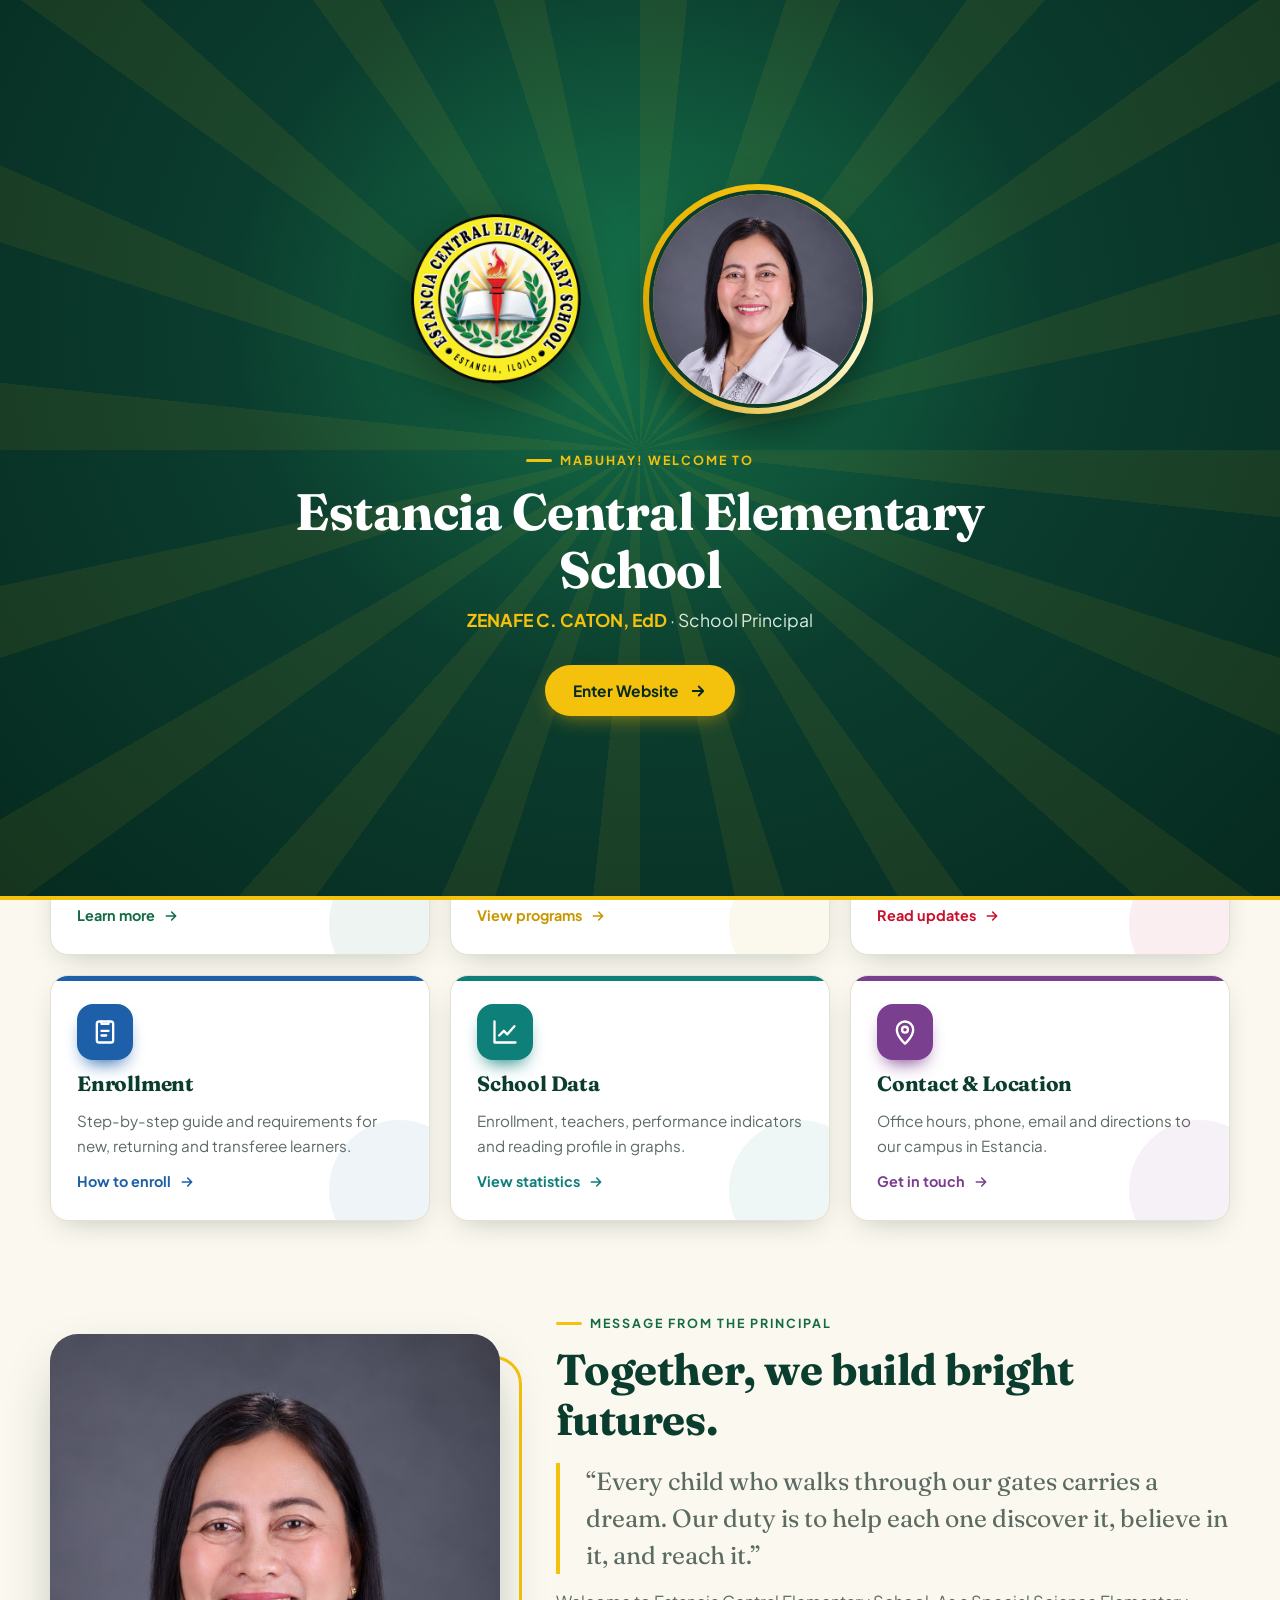
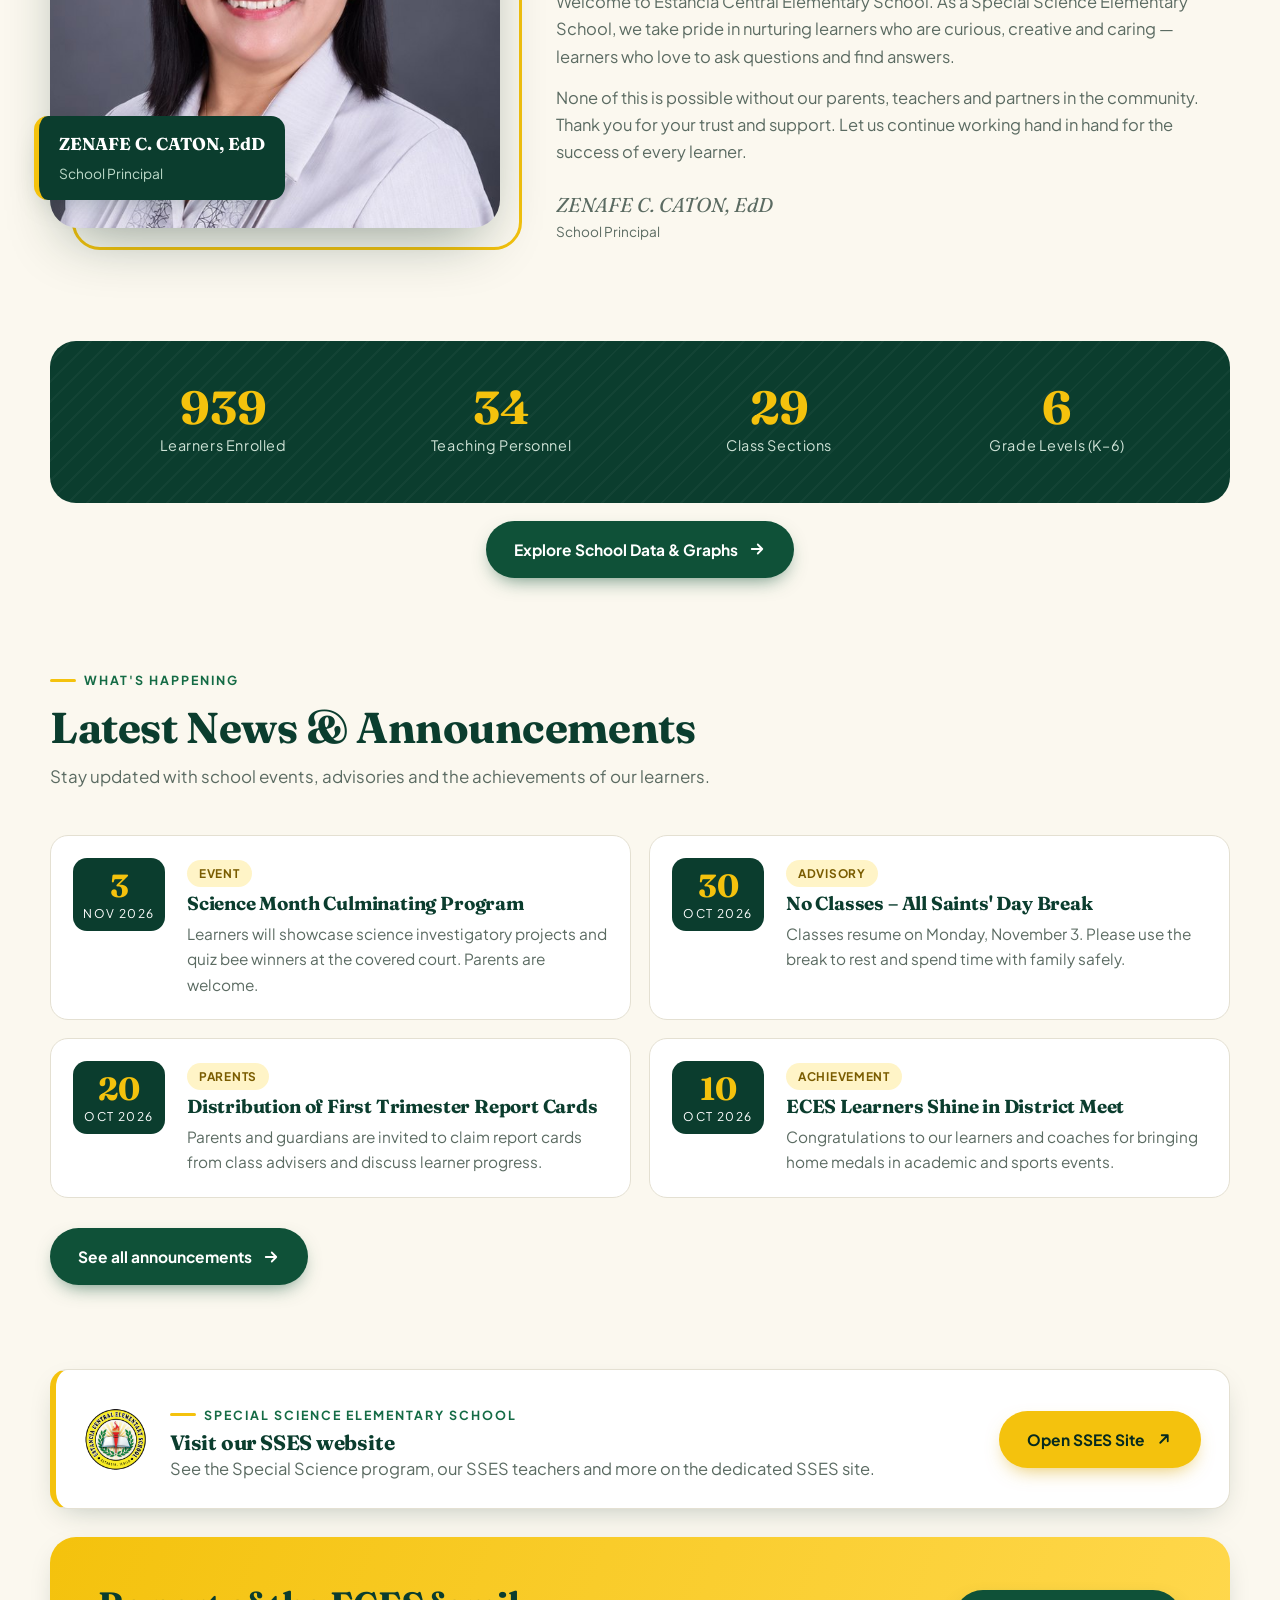
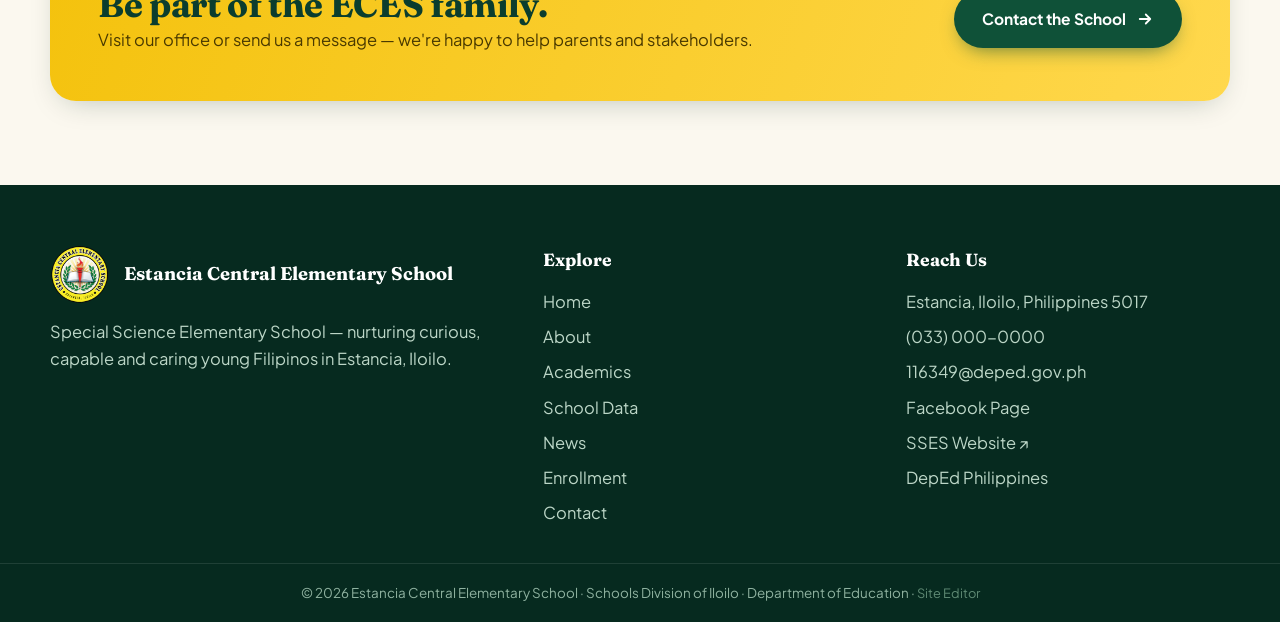
==== index.html @ 99c551a2 "Add files via upload" ====
<!doctype html>
<html lang="en">
<head>
<meta charset="utf-8">
<meta name="viewport" content="width=device-width,initial-scale=1">
<title>Estancia Central Elementary School | Official Infosite</title>
<meta name="description" content="Official information site of Estancia Central Elementary School (Special Science Elementary School), Estancia, Iloilo — for learners, parents and stakeholders.">
<link rel="icon" href="assets/img/favicon.png">
<link rel="preconnect" href="https://fonts.googleapis.com"><link rel="preconnect" href="https://fonts.gstatic.com" crossorigin>
<link href="https://fonts.googleapis.com/css2?family=Fraunces:ital,opsz,wght@0,9..144,600;0,9..144,700;1,9..144,600&family=Plus+Jakarta+Sans:wght@400;500;600;700&display=swap" rel="stylesheet">
<link rel="stylesheet" href="assets/css/style.css">
</head>
<body data-page="home">

<!-- WELCOME SCREEN: principal + ECES logo -->
<div class="splash" id="splash" role="dialog" aria-label="Welcome">
  <div class="rays"></div>
  <div class="splash-inner">
    <div class="splash-pair">
      <img class="splash-logo" src="assets/img/eces-logo.png" alt="Estancia Central Elementary School logo">
      <div class="splash-photo"><img src="assets/img/principal.jpg" alt="School Principal"></div>
    </div>
    <span class="eyebrow">Mabuhay! Welcome to</span>
    <h1 data-cfg="schoolName">Estancia Central Elementary School</h1>
    <p class="who"><b data-cfg="principalName">Principal's Name</b> · <span data-cfg="principalTitle">School Principal</span></p>
    <button class="btn" data-enter>Enter Website
      <svg viewBox="0 0 24 24" fill="none" stroke="currentColor" stroke-width="2.4" stroke-linecap="round" stroke-linejoin="round"><path d="M5 12h14M13 6l6 6-6 6"/></svg></button>
  </div>
  <div class="splash-bar"></div>
</div>

<div id="site-header"></div>

<main>
  <!-- HERO -->
  <section class="hero">
    <div class="wrap">
      <div>
        <span class="eyebrow" data-cfg="tagline">Special Science Elementary School</span>
        <h1>Where young minds <em>grow, discover</em> and shine.</h1>
        <p class="lead">Welcome to the official information site of Estancia Central Elementary School — your source of news, programs and services for learners, parents and partners in education.</p>
        <div class="actions">
          <a class="btn" href="enrollment.html">Enrollment Guide <svg viewBox="0 0 24 24" fill="none" stroke="currentColor" stroke-width="2.4" stroke-linecap="round" stroke-linejoin="round"><path d="M5 12h14M13 6l6 6-6 6"/></svg></a>
          <a class="btn ghost" href="about.html">Discover ECES</a>
        </div>
      </div>
      <div class="hero-card">
        <div class="hero-photo"><img src="assets/img/principal.jpg" alt="School Principal"></div>
        <div class="hero-name"><b data-cfg="principalName">Principal's Name</b><span data-cfg="principalTitle">School Principal</span></div>
      </div>
    </div>
    <svg class="wave" viewBox="0 0 1440 70" preserveAspectRatio="none"><path fill="#fbf8ef" d="M0 40c240 30 480 30 720 10s480-30 720 0v20H0z"/></svg>
  </section>

  <!-- PAGE BUTTONS -->
  <div class="wrap">
    <div class="tiles">
      <a class="tile t-green reveal" href="about.html">
        <span class="ico"><svg viewBox="0 0 24 24" fill="none" stroke="currentColor" stroke-width="2" stroke-linecap="round" stroke-linejoin="round"><path d="M3 21h18M5 21V9l7-5 7 5v12M9 21v-6h6v6"/></svg></span>
        <h3>About Us</h3><p>Our history, vision, mission and the DepEd core values we live by.</p>
        <span class="go">Learn more <svg viewBox="0 0 24 24" fill="none" stroke="currentColor" stroke-width="2.4" stroke-linecap="round" stroke-linejoin="round"><path d="M5 12h14M13 6l6 6-6 6"/></svg></span>
      </a>
      <a class="tile t-gold reveal" href="academics.html">
        <span class="ico"><svg viewBox="0 0 24 24" fill="none" stroke="currentColor" stroke-width="2" stroke-linecap="round" stroke-linejoin="round"><path d="M2 7l10-4 10 4-10 4L2 7z"/><path d="M6 9v5c0 1.7 2.7 3 6 3s6-1.3 6-3V9"/></svg></span>
        <h3>Academics</h3><p>Kindergarten to Grade 6, the MATATAG curriculum and our Special Science program.</p>
        <span class="go">View programs <svg viewBox="0 0 24 24" fill="none" stroke="currentColor" stroke-width="2.4" stroke-linecap="round" stroke-linejoin="round"><path d="M5 12h14M13 6l6 6-6 6"/></svg></span>
      </a>
      <a class="tile t-red reveal" href="news.html">
        <span class="ico"><svg viewBox="0 0 24 24" fill="none" stroke="currentColor" stroke-width="2" stroke-linecap="round" stroke-linejoin="round"><path d="M3 11l15-6v14L3 13z"/><path d="M7 12v6a2 2 0 0 0 4 0v-4"/></svg></span>
        <h3>News &amp; Announcements</h3><p>Advisories, events, achievements and school calendar updates.</p>
        <span class="go">Read updates <svg viewBox="0 0 24 24" fill="none" stroke="currentColor" stroke-width="2.4" stroke-linecap="round" stroke-linejoin="round"><path d="M5 12h14M13 6l6 6-6 6"/></svg></span>
      </a>
      <a class="tile t-blue reveal" href="enrollment.html">
        <span class="ico"><svg viewBox="0 0 24 24" fill="none" stroke="currentColor" stroke-width="2" stroke-linecap="round" stroke-linejoin="round"><rect x="5" y="3" width="14" height="18" rx="2"/><path d="M9 3v2h6V3M9 11h6M9 15h4"/></svg></span>
        <h3>Enrollment</h3><p>Step-by-step guide and requirements for new, returning and transferee learners.</p>
        <span class="go">How to enroll <svg viewBox="0 0 24 24" fill="none" stroke="currentColor" stroke-width="2.4" stroke-linecap="round" stroke-linejoin="round"><path d="M5 12h14M13 6l6 6-6 6"/></svg></span>
      </a>
      <a class="tile t-teal reveal" href="data.html">
        <span class="ico"><svg viewBox="0 0 24 24" fill="none" stroke="currentColor" stroke-width="2" stroke-linecap="round" stroke-linejoin="round"><path d="M3 3v18h18"/><path d="M7 15l4-4 3 3 6-7"/></svg></span>
        <h3>School Data</h3><p>Enrollment, teachers, performance indicators and reading profile in graphs.</p>
        <span class="go">View statistics <svg viewBox="0 0 24 24" fill="none" stroke="currentColor" stroke-width="2.4" stroke-linecap="round" stroke-linejoin="round"><path d="M5 12h14M13 6l6 6-6 6"/></svg></span>
      </a>
      <a class="tile t-plum reveal" href="contact.html">
        <span class="ico"><svg viewBox="0 0 24 24" fill="none" stroke="currentColor" stroke-width="2" stroke-linecap="round" stroke-linejoin="round"><path d="M12 22s7-6.2 7-12a7 7 0 1 0-14 0c0 5.8 7 12 7 12z"/><circle cx="12" cy="10" r="2.5"/></svg></span>
        <h3>Contact &amp; Location</h3><p>Office hours, phone, email and directions to our campus in Estancia.</p>
        <span class="go">Get in touch <svg viewBox="0 0 24 24" fill="none" stroke="currentColor" stroke-width="2.4" stroke-linecap="round" stroke-linejoin="round"><path d="M5 12h14M13 6l6 6-6 6"/></svg></span>
      </a>
    </div>
  </div>

  <!-- PRINCIPAL'S MESSAGE -->
  <section class="section" id="message">
    <div class="wrap principal">
      <div class="portrait reveal">
        <div class="frame"><img src="assets/img/principal.jpg" alt="School Principal"></div>
        <div class="badge"><b data-cfg="principalName">Principal's Name</b><small data-cfg="principalTitle">School Principal</small></div>
      </div>
      <div class="reveal">
        <span class="eyebrow">Message from the Principal</span>
        <h2 style="font-size:clamp(1.9rem,3.6vw,2.7rem);margin-top:12px">Together, we build bright futures.</h2>
        <p class="quote">“Every child who walks through our gates carries a dream. Our duty is to help each one discover it, believe in it, and reach it.”</p>
        <p>Welcome to Estancia Central Elementary School. As a Special Science Elementary School, we take pride in nurturing learners who are curious, creative and caring — learners who love to ask questions and find answers.</p>
        <p>None of this is possible without our parents, teachers and partners in the community. Thank you for your trust and support. Let us continue working hand in hand for the success of every learner.</p>
        <p class="sign"><span data-cfg="principalName">Principal's Name</span><small data-cfg="principalTitle">School Principal</small></p>
      </div>
    </div>
  </section>

  <!-- STATS -->
  <section>
    <div class="wrap"><div class="stats reveal" data-stats></div>
      <p style="text-align:center;margin-top:18px"><a class="btn green" href="data.html">Explore School Data &amp; Graphs <svg viewBox="0 0 24 24" fill="none" stroke="currentColor" stroke-width="2.4" stroke-linecap="round" stroke-linejoin="round"><path d="M5 12h14M13 6l6 6-6 6"/></svg></a></p></div>
  </section>

  <!-- LATEST NEWS -->
  <section class="section">
    <div class="wrap">
      <div class="section-head reveal">
        <span class="eyebrow">What's happening</span>
        <h2>Latest News &amp; Announcements</h2>
        <p>Stay updated with school events, advisories and the achievements of our learners.</p>
      </div>
      <div class="news-grid" data-news="4"></div>
      <div style="margin-top:30px"><a class="btn green" href="news.html">See all announcements <svg viewBox="0 0 24 24" fill="none" stroke="currentColor" stroke-width="2.4" stroke-linecap="round" stroke-linejoin="round"><path d="M5 12h14M13 6l6 6-6 6"/></svg></a></div>
    </div>
  </section>

  <!-- SSES LINK -->
  <section style="margin-bottom:28px">
    <div class="wrap">
      <div class="sses-band reveal" data-sses>
        <img src="assets/img/eces-logo.png" alt="">
        <div><span class="eyebrow">Special Science Elementary School</span><h3 style="margin-top:6px">Visit our SSES website</h3><p>See the Special Science program, our SSES teachers and more on the dedicated SSES site.</p></div>
        <a class="btn" href="#" target="_blank" rel="noopener">Open SSES Site <svg viewBox="0 0 24 24" fill="none" stroke="currentColor" stroke-width="2.4" stroke-linecap="round" stroke-linejoin="round"><path d="M7 17L17 7M9 7h8v8"/></svg></a>
      </div>
    </div>
  </section>

  <!-- CTA -->
  <section>
    <div class="wrap">
      <div class="cta reveal">
        <div><h2>Be part of the ECES family.</h2><p>Visit our office or send us a message — we're happy to help parents and stakeholders.</p></div>
        <a class="btn green" href="contact.html">Contact the School <svg viewBox="0 0 24 24" fill="none" stroke="currentColor" stroke-width="2.4" stroke-linecap="round" stroke-linejoin="round"><path d="M5 12h14M13 6l6 6-6 6"/></svg></a>
      </div>
    </div>
  </section>
</main>

<div id="site-footer"></div>
<script src="assets/js/config.js"></script>
<script src="assets/js/school-data.js"></script>
<script src="assets/js/main.js"></script>
</body>
</html>
---- assets/css/style.css ----
/* ===== ECES Infosite — styles ===== */
:root{
  --green-950:#062a1f; --green-900:#0b3d2e; --green-800:#0f5138; --green-700:#146b45; --green-100:#e3f1e8;
  --gold:#f4c20d; --gold-deep:#d9a400; --gold-soft:#fff4c7;
  --red:#c8102e; --cream:#fbf8ef; --paper:#ffffff;
  --ink:#14231c; --muted:#5b6b62; --line:#e4e0d2;
  --radius:18px; --shadow:0 10px 30px -12px rgba(6,42,31,.28); --shadow-lg:0 24px 60px -20px rgba(6,42,31,.45);
  --serif:"Fraunces",Georgia,serif; --sans:"Plus Jakarta Sans",system-ui,-apple-system,Segoe UI,Roboto,sans-serif;
  --wrap:1180px;
}
*{box-sizing:border-box;margin:0;padding:0}
html{scroll-behavior:smooth}
body{font-family:var(--sans);color:var(--ink);background:var(--cream);line-height:1.65;font-size:16.5px;-webkit-font-smoothing:antialiased}
img{max-width:100%;display:block}
a{color:var(--green-700);text-decoration:none}
.wrap{width:min(var(--wrap),100% - 32px);margin-inline:auto}
h1,h2,h3{font-family:var(--serif);line-height:1.15;color:var(--green-900);font-weight:700;letter-spacing:-.01em}
.eyebrow{display:inline-flex;align-items:center;gap:8px;font-size:.78rem;font-weight:700;letter-spacing:.16em;text-transform:uppercase;color:var(--green-700)}
.eyebrow::before{content:"";width:26px;height:3px;border-radius:3px;background:var(--gold)}
.section{padding:84px 0}
.section-head{max-width:720px;margin-bottom:44px}
.section-head h2{font-size:clamp(1.9rem,3.6vw,2.7rem);margin:12px 0 10px}
.section-head p{color:var(--muted);font-size:1.06rem}
.center{text-align:center;margin-inline:auto}
.center .eyebrow{justify-content:center}

/* ---------- Top bar & nav ---------- */
.topbar{background:var(--green-950);color:#cfe3d7;font-size:.82rem}
.topbar .wrap{display:flex;justify-content:space-between;gap:16px;padding:7px 0;flex-wrap:wrap}
.topbar span{display:inline-flex;gap:6px;align-items:center}
.topbar a{color:var(--gold)}
.nav{position:sticky;top:0;z-index:50;background:rgba(255,255,255,.92);backdrop-filter:saturate(1.4) blur(12px);border-bottom:1px solid var(--line);transition:box-shadow .3s}
.nav.scrolled{box-shadow:0 6px 24px -14px rgba(6,42,31,.4)}
.nav .wrap{display:flex;align-items:center;justify-content:space-between;height:76px;gap:16px}
.brand{display:flex;align-items:center;gap:12px;color:var(--green-900)}
.brand img{width:52px;height:52px;object-fit:contain;filter:drop-shadow(0 3px 6px rgba(0,0,0,.18))}
.brand b{font-family:var(--serif);font-size:1.12rem;line-height:1.1;display:block}
.brand small{font-size:.74rem;color:var(--muted);letter-spacing:.04em}
.menu{display:flex;gap:4px;list-style:none}
.menu a{display:block;white-space:nowrap;padding:9px 12px;border-radius:999px;font-weight:600;font-size:.93rem;color:var(--ink);transition:.2s}
.menu a:hover{background:var(--green-100);color:var(--green-800)}
.menu a.active{background:var(--green-800);color:#fff}
.burger{display:none;width:46px;height:46px;border-radius:12px;border:1px solid var(--line);background:#fff;cursor:pointer;align-items:center;justify-content:center}
.burger span,.burger span::before,.burger span::after{display:block;width:20px;height:2px;background:var(--green-900);position:relative;transition:.25s;content:""}
.burger span::before{position:absolute;top:-6px}.burger span::after{position:absolute;top:6px}
.nav.open .burger span{background:transparent}
.nav.open .burger span::before{top:0;transform:rotate(45deg)}.nav.open .burger span::after{top:0;transform:rotate(-45deg)}

/* ---------- Buttons ---------- */
.btn{--bg:var(--gold);--fg:var(--green-950);display:inline-flex;align-items:center;gap:10px;padding:14px 26px;border-radius:999px;font-weight:700;font-size:.97rem;background:var(--bg);color:var(--fg);border:2px solid transparent;cursor:pointer;transition:transform .2s,box-shadow .2s,background .2s;box-shadow:0 8px 20px -8px rgba(217,164,0,.7);font-family:var(--sans)}
.btn:hover{transform:translateY(-2px);box-shadow:0 14px 28px -10px rgba(217,164,0,.85)}
.btn svg{width:18px;height:18px;transition:transform .2s}
.btn:hover svg{transform:translateX(3px)}
.btn.ghost{--bg:transparent;--fg:#fff;border-color:rgba(255,255,255,.55);box-shadow:none}
.btn.ghost:hover{background:rgba(255,255,255,.12)}
.btn.green{--bg:var(--green-800);--fg:#fff;box-shadow:0 8px 20px -8px rgba(15,81,56,.7)}

/* ---------- Welcome splash ---------- */
.splash{position:fixed;inset:0;z-index:999;contain:paint;display:grid;place-items:center;overflow:hidden;color:#fff;
  background:radial-gradient(ellipse at 50% 35%,#16754c 0%,var(--green-900) 45%,var(--green-950) 100%);transition:opacity .7s ease,visibility .7s}
.splash.hide{opacity:0;visibility:hidden}
.splash .rays{position:absolute;inset:-50%;background:repeating-conic-gradient(from 0deg,rgba(244,194,13,.07) 0 6deg,transparent 6deg 18deg);animation:spin 80s linear infinite}
.splash-inner{position:relative;text-align:center;padding:24px;max-width:760px}
.splash-pair{display:flex;align-items:center;justify-content:center;gap:clamp(18px,5vw,56px);margin-bottom:28px}
.splash-logo{width:clamp(110px,22vw,180px);filter:drop-shadow(0 12px 28px rgba(0,0,0,.45));animation:popIn .9s cubic-bezier(.2,1.4,.4,1) both}
.splash-photo{width:clamp(140px,28vw,230px);aspect-ratio:1;border-radius:50%;padding:6px;background:conic-gradient(var(--gold),#fff6c9,var(--gold-deep),var(--gold));box-shadow:0 20px 50px -10px rgba(0,0,0,.6);animation:popIn .9s .25s cubic-bezier(.2,1.4,.4,1) both}
.splash-photo img{width:100%;height:100%;object-fit:cover;border-radius:50%;border:4px solid var(--green-900)}
.splash .eyebrow{color:var(--gold);animation:fadeUp .7s .6s both}
.splash .eyebrow::before{background:var(--gold)}
.splash h1{color:#fff;font-size:clamp(1.8rem,4.6vw,3.2rem);margin:12px 0 6px;animation:fadeUp .7s .75s both}
.splash .who{font-size:1.1rem;color:#d9ece1;animation:fadeUp .7s .9s both}
.splash .who b{color:var(--gold);font-weight:700}
.splash .btn{margin-top:30px;animation:fadeUp .7s 1.05s both}
.splash-bar{position:absolute;left:0;bottom:0;height:4px;background:var(--gold);width:0;animation:bar 9s linear forwards}
@keyframes spin{to{transform:rotate(360deg)}}
@keyframes popIn{from{opacity:0;transform:scale(.6) rotate(-8deg)}to{opacity:1;transform:none}}
@keyframes fadeUp{from{opacity:0;transform:translateY(18px)}to{opacity:1;transform:none}}
@keyframes bar{to{width:100%}}

/* ---------- Hero ---------- */
.hero{position:relative;color:#fff;overflow:hidden;background:linear-gradient(120deg,var(--green-950) 0%,var(--green-800) 60%,#1b7a50 100%)}
.hero::after{content:"";position:absolute;right:-120px;top:-120px;width:520px;height:520px;border-radius:50%;background:radial-gradient(circle,rgba(244,194,13,.28),transparent 65%)}
.hero .wrap{position:relative;z-index:1;display:grid;grid-template-columns:1.15fr .85fr;gap:48px;align-items:center;padding:86px 0 110px}
.hero .eyebrow{color:var(--gold)}
.hero h1{color:#fff;font-size:clamp(2.3rem,5.4vw,4rem);margin:16px 0 18px}
.hero h1 em{font-style:italic;color:var(--gold)}
.hero p.lead{font-size:1.15rem;color:#d4e8dc;max-width:560px}
.hero .actions{display:flex;gap:14px;flex-wrap:wrap;margin-top:32px}
.hero-card{position:relative;justify-self:center;width:min(380px,100%)}
.hero-card .seal{width:100%;aspect-ratio:1;border-radius:50%;background:radial-gradient(circle,#fffbe6 0%,#fff2b3 55%,rgba(244,194,13,.0) 72%);display:grid;place-items:center}
.hero-card .seal img{width:78%;filter:drop-shadow(0 18px 30px rgba(0,0,0,.35));animation:float 6s ease-in-out infinite}
@keyframes float{50%{transform:translateY(-10px)}}
.wave{position:absolute;bottom:-1px;left:0;width:100%;height:70px;z-index:1}

/* ---------- Page header (inner pages) ---------- */
.page-hero{background:linear-gradient(120deg,var(--green-950),var(--green-800));color:#fff;position:relative;overflow:hidden}
.page-hero::after{content:"";position:absolute;right:-80px;bottom:-140px;width:380px;height:380px;border-radius:50%;background:radial-gradient(circle,rgba(244,194,13,.25),transparent 65%)}
.page-hero .wrap{position:relative;padding:64px 0 72px;z-index:1}
.page-hero h1{color:#fff;font-size:clamp(2rem,4.6vw,3.2rem);margin:10px 0 8px}
.page-hero p{color:#d4e8dc;max-width:640px;font-size:1.08rem}
.page-hero .eyebrow{color:var(--gold)}
.crumbs{font-size:.85rem;color:#a9cbb8;margin-bottom:6px}
.crumbs a{color:#fff}

/* ---------- Quick page buttons (tiles) ---------- */
.tiles{display:grid;grid-template-columns:repeat(3,1fr);gap:20px;margin-top:-64px;position:relative;z-index:5}
.tile{--c:var(--green-700);position:relative;display:flex;flex-direction:column;gap:12px;padding:28px 26px 26px;background:var(--paper);border-radius:var(--radius);box-shadow:var(--shadow);border:1px solid var(--line);color:var(--ink);overflow:hidden;transition:transform .28s cubic-bezier(.2,.8,.2,1),box-shadow .28s}
.tile::before{content:"";position:absolute;inset:0 0 auto 0;height:5px;background:var(--c)}
.tile::after{content:"";position:absolute;right:-40px;bottom:-40px;width:140px;height:140px;border-radius:50%;background:var(--c);opacity:.07;transition:.35s}
.tile:hover{transform:translateY(-6px);box-shadow:var(--shadow-lg)}
.tile:hover::after{transform:scale(1.6);opacity:.12}
.tile .ico{width:56px;height:56px;border-radius:16px;display:grid;place-items:center;background:var(--c);color:#fff;box-shadow:0 10px 18px -8px var(--c)}
.tile .ico svg{width:28px;height:28px}
.tile h3{font-size:1.3rem}
.tile p{color:var(--muted);font-size:.95rem;flex:1}
.tile .go{display:inline-flex;align-items:center;gap:8px;font-weight:700;font-size:.9rem;color:var(--c)}
.tile .go svg{width:16px;height:16px;transition:transform .2s}
.tile:hover .go svg{transform:translateX(5px)}
.t-green{--c:#146b45}.t-gold{--c:#c99700}.t-red{--c:#c8102e}.t-blue{--c:#1d5fa8}.t-teal{--c:#0f7f7a}.t-plum{--c:#7a3f8f}

/* ---------- Principal message ---------- */
.principal{display:grid;grid-template-columns:.8fr 1.2fr;gap:56px;align-items:center}
.portrait{position:relative}
.portrait .frame{border-radius:28px;overflow:hidden;box-shadow:var(--shadow-lg);aspect-ratio:4/4.4;background:#ddd}
.portrait .frame img{width:100%;height:100%;object-fit:cover;object-position:center 20%}
.portrait::before{content:"";position:absolute;inset:22px -22px -22px 22px;border:3px solid var(--gold);border-radius:28px;z-index:-1}
.portrait .badge{position:absolute;left:-16px;bottom:28px;background:var(--green-900);color:#fff;padding:14px 20px;border-radius:14px;box-shadow:var(--shadow);border-left:5px solid var(--gold)}
.portrait .badge b{display:block;font-family:var(--serif);font-size:1.08rem}
.portrait .badge small{color:#bfdccb}
.quote{font-family:var(--serif);font-size:clamp(1.25rem,2.2vw,1.55rem);line-height:1.5;color:var(--green-900);position:relative;padding-left:26px;border-left:4px solid var(--gold);margin:18px 0 22px}
.principal p{color:var(--muted);margin-bottom:14px}
.sign{margin-top:22px;font-family:var(--serif);font-style:italic;font-size:1.25rem;color:var(--green-800)}
.sign small{display:block;font-family:var(--sans);font-style:normal;font-size:.85rem;color:var(--muted)}

/* ---------- Stats ---------- */
.stats{background:var(--green-900);color:#fff;border-radius:26px;padding:44px;display:grid;grid-template-columns:repeat(4,1fr);gap:20px;position:relative;overflow:hidden}
.stats::after{content:"";position:absolute;inset:0;background:repeating-linear-gradient(135deg,rgba(255,255,255,.03) 0 2px,transparent 2px 14px)}
.stat{position:relative;z-index:1;text-align:center}
.stat b{display:block;font-family:var(--serif);font-size:clamp(2rem,4vw,2.9rem);color:var(--gold);line-height:1}
.stat span{font-size:.9rem;color:#cfe3d7;letter-spacing:.04em}

/* ---------- Cards ---------- */
.grid-2{display:grid;grid-template-columns:repeat(2,1fr);gap:22px}
.grid-3{display:grid;grid-template-columns:repeat(3,1fr);gap:22px}
.grid-4{display:grid;grid-template-columns:repeat(4,1fr);gap:20px}
.card{background:var(--paper);border:1px solid var(--line);border-radius:var(--radius);padding:28px;box-shadow:0 4px 16px -10px rgba(6,42,31,.25);transition:.25s}
.card:hover{box-shadow:var(--shadow)}
.card h3{font-size:1.25rem;margin-bottom:8px}
.card p,.card li{color:var(--muted)}
.card ul{padding-left:20px;display:grid;gap:6px}
.card .ico{width:48px;height:48px;border-radius:14px;background:var(--green-100);color:var(--green-800);display:grid;place-items:center;margin-bottom:16px}
.card .ico svg{width:24px;height:24px}
.card.feature{background:linear-gradient(160deg,var(--green-900),var(--green-800));color:#fff;border:none}
.card.feature h3{color:var(--gold)}.card.feature p,.card.feature li{color:#d4e8dc}
.vm{border-top:5px solid var(--gold)}
.pill{display:inline-block;padding:4px 12px;border-radius:999px;font-size:.74rem;font-weight:700;letter-spacing:.06em;text-transform:uppercase;background:var(--gold-soft);color:#7a5c00}
.values{display:flex;flex-wrap:wrap;gap:12px;justify-content:center}
.values span{padding:12px 22px;border-radius:999px;background:var(--paper);border:2px solid var(--green-700);font-weight:700;color:var(--green-800)}

/* grade level cards */
.grade{text-align:center;padding:26px 18px}
.grade .num{width:64px;height:64px;margin:0 auto 12px;border-radius:50%;display:grid;place-items:center;font-family:var(--serif);font-size:1.6rem;font-weight:700;color:#fff;background:var(--green-700);box-shadow:0 0 0 6px var(--green-100)}
.grade:nth-child(even) .num{background:var(--gold-deep);box-shadow:0 0 0 6px var(--gold-soft)}

/* ---------- Announcements ---------- */
.news-list{display:grid;gap:18px}
.news{display:grid;grid-template-columns:92px 1fr;gap:22px;align-items:start;background:var(--paper);border:1px solid var(--line);border-radius:var(--radius);padding:22px;transition:.25s}
.news:hover{transform:translateX(4px);box-shadow:var(--shadow)}
.date{background:var(--green-900);color:#fff;border-radius:14px;text-align:center;padding:10px 6px;line-height:1.1}
.date b{display:block;font-family:var(--serif);font-size:2rem;color:var(--gold)}
.date small{font-size:.75rem;letter-spacing:.12em;text-transform:uppercase}
.news h3{font-size:1.18rem;margin:6px 0 6px}
.news p{color:var(--muted);font-size:.96rem}
.news-grid{display:grid;grid-template-columns:repeat(2,1fr);gap:18px}

/* ---------- Steps / checklist ---------- */
.steps{counter-reset:s;display:grid;gap:16px}
.step{counter-increment:s;display:grid;grid-template-columns:56px 1fr;gap:18px;align-items:start;background:var(--paper);border:1px solid var(--line);border-radius:var(--radius);padding:22px}
.step::before{content:counter(s);width:52px;height:52px;border-radius:14px;display:grid;place-items:center;background:var(--gold);color:var(--green-950);font-family:var(--serif);font-weight:700;font-size:1.4rem}
.step h3{font-size:1.12rem;margin-bottom:4px}
.step p{color:var(--muted)}
.check{list-style:none;display:grid;gap:10px}
.check li{display:flex;gap:12px;align-items:flex-start;color:var(--ink)}
.check li::before{content:"";flex:none;width:22px;height:22px;margin-top:2px;border-radius:50%;background:var(--green-700) url("data:image/svg+xml,%3Csvg xmlns='http://www.w3.org/2000/svg' viewBox='0 0 24 24' fill='none' stroke='white' stroke-width='3' stroke-linecap='round' stroke-linejoin='round'%3E%3Cpath d='M5 12l5 5L20 7'/%3E%3C/svg%3E") center/14px no-repeat}
.note{background:var(--gold-soft);border-left:5px solid var(--gold);border-radius:12px;padding:16px 20px;color:#5c4600;font-size:.95rem}

/* ---------- Contact ---------- */
.contact-list{display:grid;gap:14px}
.contact-item{display:flex;gap:16px;align-items:center;background:var(--paper);border:1px solid var(--line);border-radius:16px;padding:18px 20px;color:var(--ink);transition:.2s}
a.contact-item:hover{border-color:var(--green-700);transform:translateY(-2px);box-shadow:var(--shadow)}
.contact-item .ico{flex:none;width:48px;height:48px;border-radius:14px;display:grid;place-items:center;background:var(--green-800);color:var(--gold)}
.contact-item .ico svg{width:22px;height:22px}
.contact-item small{display:block;color:var(--muted);font-size:.8rem;text-transform:uppercase;letter-spacing:.08em;font-weight:700}
.contact-item b{font-weight:600;word-break:break-word}
.map{border-radius:var(--radius);overflow:hidden;box-shadow:var(--shadow);min-height:380px;border:1px solid var(--line)}
.map iframe{width:100%;height:100%;min-height:380px;border:0;display:block}

/* ---------- CTA band ---------- */
.cta{background:linear-gradient(110deg,var(--gold) 0%,#ffd84d 100%);border-radius:26px;padding:48px;display:flex;align-items:center;justify-content:space-between;gap:24px;flex-wrap:wrap;box-shadow:var(--shadow)}
.cta h2{font-size:clamp(1.6rem,3vw,2.2rem)}
.cta p{color:#4a3a00}

/* ---------- Footer ---------- */
footer{background:var(--green-950);color:#bcd6c7;margin-top:84px}
footer .wrap{display:grid;grid-template-columns:1.4fr 1fr 1fr;gap:40px;padding:60px 0 36px}
footer h4{color:#fff;font-family:var(--serif);font-size:1.1rem;margin-bottom:14px}
footer ul{list-style:none;display:grid;gap:8px}
footer a{color:#bcd6c7}footer a:hover{color:var(--gold)}
.f-brand{display:flex;gap:14px;align-items:center;margin-bottom:14px}
.f-brand img{width:60px}
.f-brand b{color:#fff;font-family:var(--serif);font-size:1.15rem;line-height:1.2}
.copy{border-top:1px solid rgba(255,255,255,.1);text-align:center;font-size:.84rem;padding:18px 16px;color:#8fb2a0}

/* ---------- Reveal on scroll ---------- */
.reveal{opacity:0;transform:translateY(24px);transition:opacity .7s ease,transform .7s ease}
.reveal.in{opacity:1;transform:none}
.to-top{position:fixed;right:18px;bottom:18px;width:48px;height:48px;border-radius:50%;border:none;background:var(--green-800);color:var(--gold);box-shadow:var(--shadow);cursor:pointer;opacity:0;pointer-events:none;transition:.3s;z-index:40;display:grid;place-items:center}
.to-top.show{opacity:1;pointer-events:auto}
.to-top svg{width:22px;height:22px}

/* split layouts */
.principal.split-wide{grid-template-columns:1.12fr .88fr}
.principal.split-wide.top{align-items:start}
.principal.split-map{grid-template-columns:.9fr 1.1fr;align-items:stretch}
.grid-2>*,.grid-3>*,.grid-4>*,.principal>*,.tiles>*{min-width:0}
body{overflow-x:clip}

/* ---------- Responsive ---------- */
@media (max-width:1400px){.nav .brand small{display:none}}
@media (max-width:980px){
  .hero .wrap,.principal,.principal.split-wide,.principal.split-map{grid-template-columns:1fr}
  .hero-card{width:min(280px,80%)}
  .tiles,.grid-3{grid-template-columns:repeat(2,1fr)}
  .grid-4,.stats{grid-template-columns:repeat(2,1fr)}
  footer .wrap{grid-template-columns:1fr 1fr}
  .portrait{max-width:420px;margin-inline:auto}
}
@media (max-width:1240px){
  .burger{display:flex}
  .menu{position:absolute;top:76px;left:0;right:0;flex-direction:column;background:#fff;padding:12px 16px 18px;border-bottom:1px solid var(--line);box-shadow:0 20px 30px -20px rgba(0,0,0,.3);display:none}
  .nav.open .menu{display:flex}
  .menu a{padding:13px 16px;border-radius:12px}
}
@media (max-width:640px){
  .section{padding:60px 0}
  .tiles,.grid-2,.grid-3,.news-grid{grid-template-columns:1fr}
  .grid-4{gap:12px}.grade{padding:20px 10px}.card{padding:22px}
  .stats{padding:30px 18px}
  .news{grid-template-columns:70px 1fr;gap:14px;padding:18px}
  .date b{font-size:1.6rem}
  footer .wrap{grid-template-columns:1fr}
  .cta{padding:32px 24px}
  .topbar .hide-sm{display:none}
  .brand small{display:none}
  .portrait .badge{left:8px}
  .portrait::before{inset:14px -10px -10px 14px}
}
@media (prefers-reduced-motion:reduce){*{animation:none!important;transition:none!important}.reveal{opacity:1;transform:none}}

/* ---------- School Data page ---------- */
.data-meta{display:flex;flex-wrap:wrap;gap:10px 22px;margin-bottom:22px;color:var(--muted);font-size:.92rem}
.data-meta b{color:var(--green-900)}
.kpis{display:grid;grid-template-columns:repeat(5,1fr);gap:16px}
.kpi{--c:var(--green-700);background:var(--paper);border:1px solid var(--line);border-radius:var(--radius);padding:22px 20px;position:relative;overflow:hidden;box-shadow:0 4px 16px -10px rgba(6,42,31,.25)}
.kpi::before{content:"";position:absolute;left:0;top:0;bottom:0;width:5px;background:var(--c)}
.kpi small{display:block;font-size:.74rem;font-weight:700;letter-spacing:.1em;text-transform:uppercase;color:var(--muted)}
.kpi b{display:block;font-family:var(--serif);font-size:clamp(1.8rem,3vw,2.3rem);color:var(--c);line-height:1.15;margin:6px 0 4px}
.kpi span{font-size:.85rem;color:var(--muted)}
.chart-grid{display:grid;grid-template-columns:1.6fr 1fr;gap:22px}
.chart-grid>*{min-width:0}
.chart-card{background:var(--paper);border:1px solid var(--line);border-radius:var(--radius);padding:24px;box-shadow:0 4px 16px -10px rgba(6,42,31,.25)}
.chart-card h3{font-size:1.15rem}
.chart-card .sub{color:var(--muted);font-size:.88rem;margin-top:2px}
.chart-box{position:relative;height:280px;margin-top:14px}
.chart-box.tall{height:320px}
.chart-off{display:grid;place-items:center;height:100%;text-align:center;color:var(--muted);background:var(--cream);border-radius:12px;padding:20px;font-size:.92rem}
.table-wrap{overflow-x:auto;margin-top:12px}
.dtable{width:100%;border-collapse:collapse;font-size:.92rem}
.dtable th{background:var(--green-900);color:#fff;text-align:left;padding:9px 10px;font-weight:600}
.dtable th:first-child{border-radius:8px 0 0 8px}.dtable th:last-child{border-radius:0 8px 8px 0}
.dtable td{padding:8px 10px;border-bottom:1px solid var(--line)}
.dtable th:not(:first-child),.dtable td:not(:first-child){text-align:right}
.dtable tbody tr:nth-child(even){background:#faf8f0}
.dtable tfoot td{font-weight:700;color:var(--green-900);border-top:2px solid var(--gold);border-bottom:none}
.perf-list{display:grid;grid-template-columns:1fr 1fr;gap:22px 28px;margin-top:20px}
.perf-top{display:flex;justify-content:space-between;align-items:baseline;font-weight:600}
.perf-top b{font-family:var(--serif);font-size:1.6rem}
.perf-track{height:12px;background:#eee9da;border-radius:999px;overflow:hidden;margin:8px 0 6px}
.perf-track i{display:block;height:100%;width:0;border-radius:999px;transition:width 1.4s cubic-bezier(.2,.8,.2,1)}
.perf.in .perf-track i{width:var(--w)}
.perf small{color:var(--muted);font-size:.8rem}
@media (max-width:1100px){.kpis{grid-template-columns:repeat(3,1fr)}}
@media (max-width:980px){.chart-grid{grid-template-columns:1fr}}
@media (max-width:640px){.kpis{grid-template-columns:1fr 1fr}.kpis .kpi:last-child{grid-column:1/-1}.perf-list{grid-template-columns:1fr}.chart-card{padding:18px}.chart-box.tall{height:290px}}

/* ---------- SSES link in nav ---------- */
.menu a.ext{border:2px solid var(--gold);color:var(--green-900);margin-left:6px;padding:7px 14px}
.menu a.ext:hover{background:var(--gold);color:var(--green-950)}
.sses-band{display:flex;align-items:center;gap:22px;background:var(--paper);border:1px solid var(--line);border-left:6px solid var(--gold);border-radius:var(--radius);padding:26px 28px;box-shadow:var(--shadow);flex-wrap:wrap}
.sses-band img{width:64px;height:64px;object-fit:contain}
.sses-band div{flex:1;min-width:220px}
.sses-band h3{font-size:1.3rem}
.sses-band p{color:var(--muted)}
.foot-admin{color:#5f8a74!important;font-size:.8rem}

/* ---------- Site Editor ---------- */
.btn.sm{padding:9px 18px;font-size:.88rem}
body.editor{background:#f3f1ea}
.ed-head{background:linear-gradient(120deg,var(--green-950),var(--green-800));color:#fff}
.ed-head .wrap{display:flex;justify-content:space-between;align-items:center;gap:14px;padding:16px 0}
.ed-head .brand{color:#fff}.ed-head .brand b{color:#fff}.ed-head .brand small{color:#bcd6c7}
.ed-bar{position:sticky;top:0;z-index:20;background:#fff;border-bottom:1px solid var(--line);box-shadow:0 6px 18px -14px rgba(0,0,0,.4)}
.ed-bar .wrap{display:flex;justify-content:space-between;align-items:center;gap:12px;padding:10px 0}
.ed-status{font-weight:700;font-size:.9rem;display:inline-flex;align-items:center;gap:8px}
.ed-status::before{content:"";width:10px;height:10px;border-radius:50%;background:currentColor}
.ed-status.ok{color:var(--green-700)}.ed-status.warn{color:#c97a00}
.ed-main{display:grid;grid-template-columns:230px minmax(0,1fr);gap:24px;padding:28px 0 60px;align-items:start}
.ed-tabs{display:grid;gap:6px;position:sticky;top:72px}
.ed-tab{text-align:left;padding:12px 14px;border-radius:12px;border:1px solid var(--line);background:#fff;font:600 .93rem var(--sans);color:var(--ink);cursor:pointer;transition:.2s}
.ed-tab:hover{border-color:var(--green-700)}
.ed-tab.on{background:var(--green-800);color:#fff;border-color:var(--green-800)}
.ed-panels{display:grid;grid-template-columns:minmax(0,1fr);gap:24px;min-width:0}
.ed-panel h2,.ed-save h2{font-size:1.5rem}
.ed-help{color:var(--muted);font-size:.93rem;margin:4px 0 18px}
.ed-sub{font-family:var(--serif);color:var(--green-900);margin:22px 0 10px;font-size:1.1rem}
.ed-grid{display:grid;grid-template-columns:repeat(2,1fr);gap:14px 18px;margin-bottom:12px}
.ed-field{display:grid;gap:5px}
.ed-field span{font-weight:600;font-size:.88rem;color:var(--green-900)}
.ed-field small{color:var(--muted);font-size:.78rem}
.editor input:not([type=checkbox]),.editor select,.editor textarea{width:100%;padding:10px 12px;border:1.5px solid #d8d3c3;border-radius:10px;font:500 .95rem var(--sans);color:var(--ink);background:#fff;transition:border .15s,box-shadow .15s}
.editor textarea{resize:vertical;min-height:44px}
.editor input:focus,.editor select:focus,.editor textarea:focus{outline:none;border-color:var(--green-700);box-shadow:0 0 0 3px rgba(20,107,69,.15)}
.ed-check{display:flex;gap:10px;align-items:flex-start;padding:12px 14px;background:var(--gold-soft);border-radius:12px;margin:6px 0 14px;font-weight:600;font-size:.92rem;cursor:pointer}
.ed-check input{width:18px;height:18px;margin-top:2px;accent-color:var(--green-700)}
.ed-table-wrap{overflow-x:auto;border:1px solid var(--line);border-radius:12px}
.ed-table{width:100%;border-collapse:collapse;min-width:520px}
.ed-table th{background:var(--green-900);color:#fff;text-align:left;font-size:.82rem;padding:10px;font-weight:600}
.ed-table td{padding:7px 8px;border-bottom:1px solid var(--line);vertical-align:top}
.ed-table tbody tr:nth-child(even){background:#faf8f0}
.ed-table input[type=checkbox]{width:20px;height:20px;margin:9px;accent-color:var(--green-700)}
.ed-table input,.ed-table select,.ed-table textarea{padding:8px 10px!important}
.ed-tot{font-weight:700;color:var(--green-900);padding-top:16px!important}
.ed-table tfoot td{font-weight:700;color:var(--green-900);border-top:2px solid var(--gold);padding:12px 10px;border-bottom:none}
.ed-del{width:34px;height:34px;border-radius:9px;border:1px solid #f0c9cf;background:#fff5f6;color:var(--red);cursor:pointer;font-weight:700}
.ed-del:hover{background:var(--red);color:#fff}
.ed-add{margin-top:12px;padding:10px 18px;border-radius:999px;border:2px dashed var(--green-700);background:transparent;color:var(--green-800);font:700 .9rem var(--sans);cursor:pointer}
.ed-add:hover{background:var(--green-100)}
.ed-save{border-top:5px solid var(--gold);scroll-margin-top:80px}
.ed-save-grid{display:grid;grid-template-columns:1.3fr 1fr;gap:22px;margin-top:16px}
.ed-save-opt{background:#faf8f0;border:1px solid var(--line);border-radius:16px;padding:22px}
.ed-save-opt h3{margin:10px 0 2px;font-size:1.2rem}
.ed-msg{margin-top:12px;font-weight:600;font-size:.92rem}
.ed-msg.ok{color:var(--green-700)}.ed-msg.err{color:var(--red)}
.ed-details{margin-top:16px;font-size:.9rem;color:var(--muted)}
.ed-details summary{cursor:pointer;font-weight:700;color:var(--green-800)}
.ed-details ol{padding-left:20px;margin-top:8px;display:grid;gap:5px}
.btn[disabled]{opacity:.6;cursor:wait}
@media (max-width:900px){
  .ed-main{grid-template-columns:minmax(0,1fr)}
  .ed-head .btn{display:none}
  .ed-tabs{position:static;display:flex;overflow-x:auto;gap:8px;padding-bottom:4px}
  .ed-tab{white-space:nowrap}
  .ed-panel[hidden]{display:block!important}
  .ed-save-grid,.ed-grid{grid-template-columns:1fr}
}
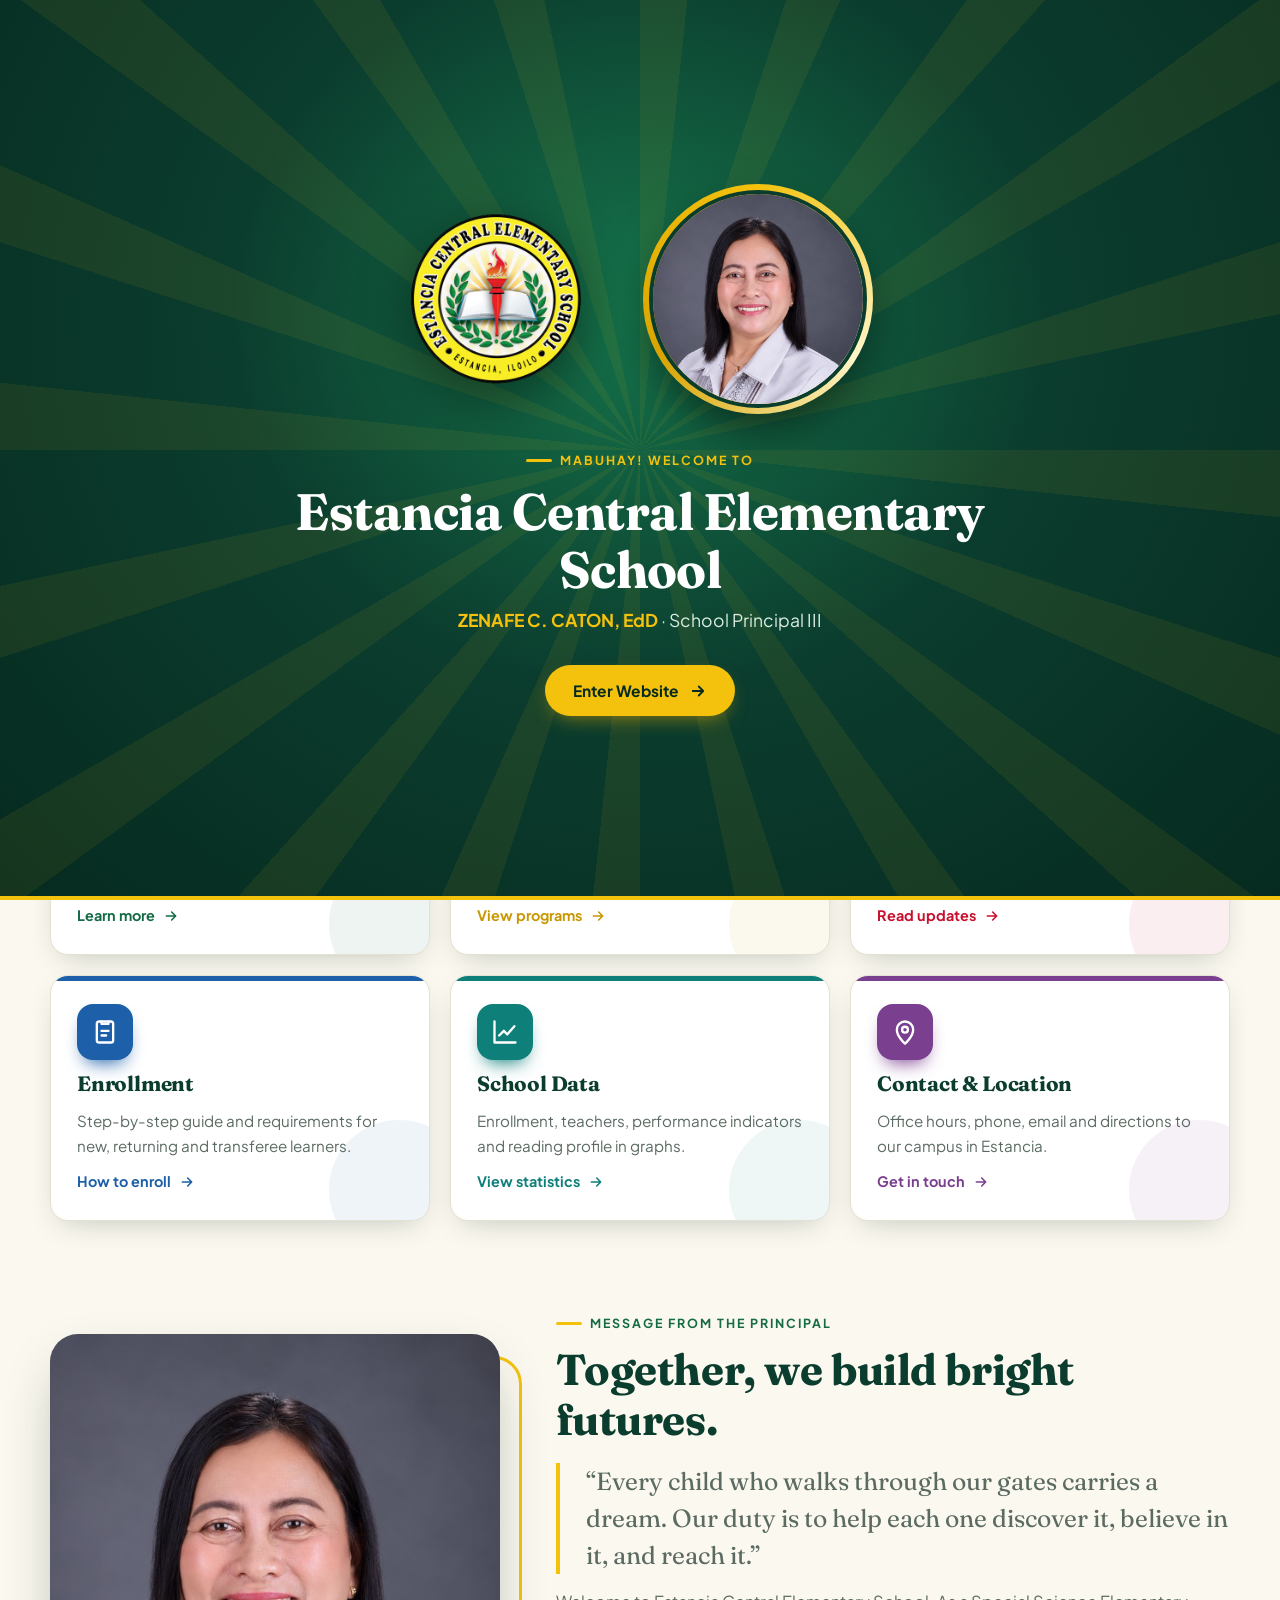
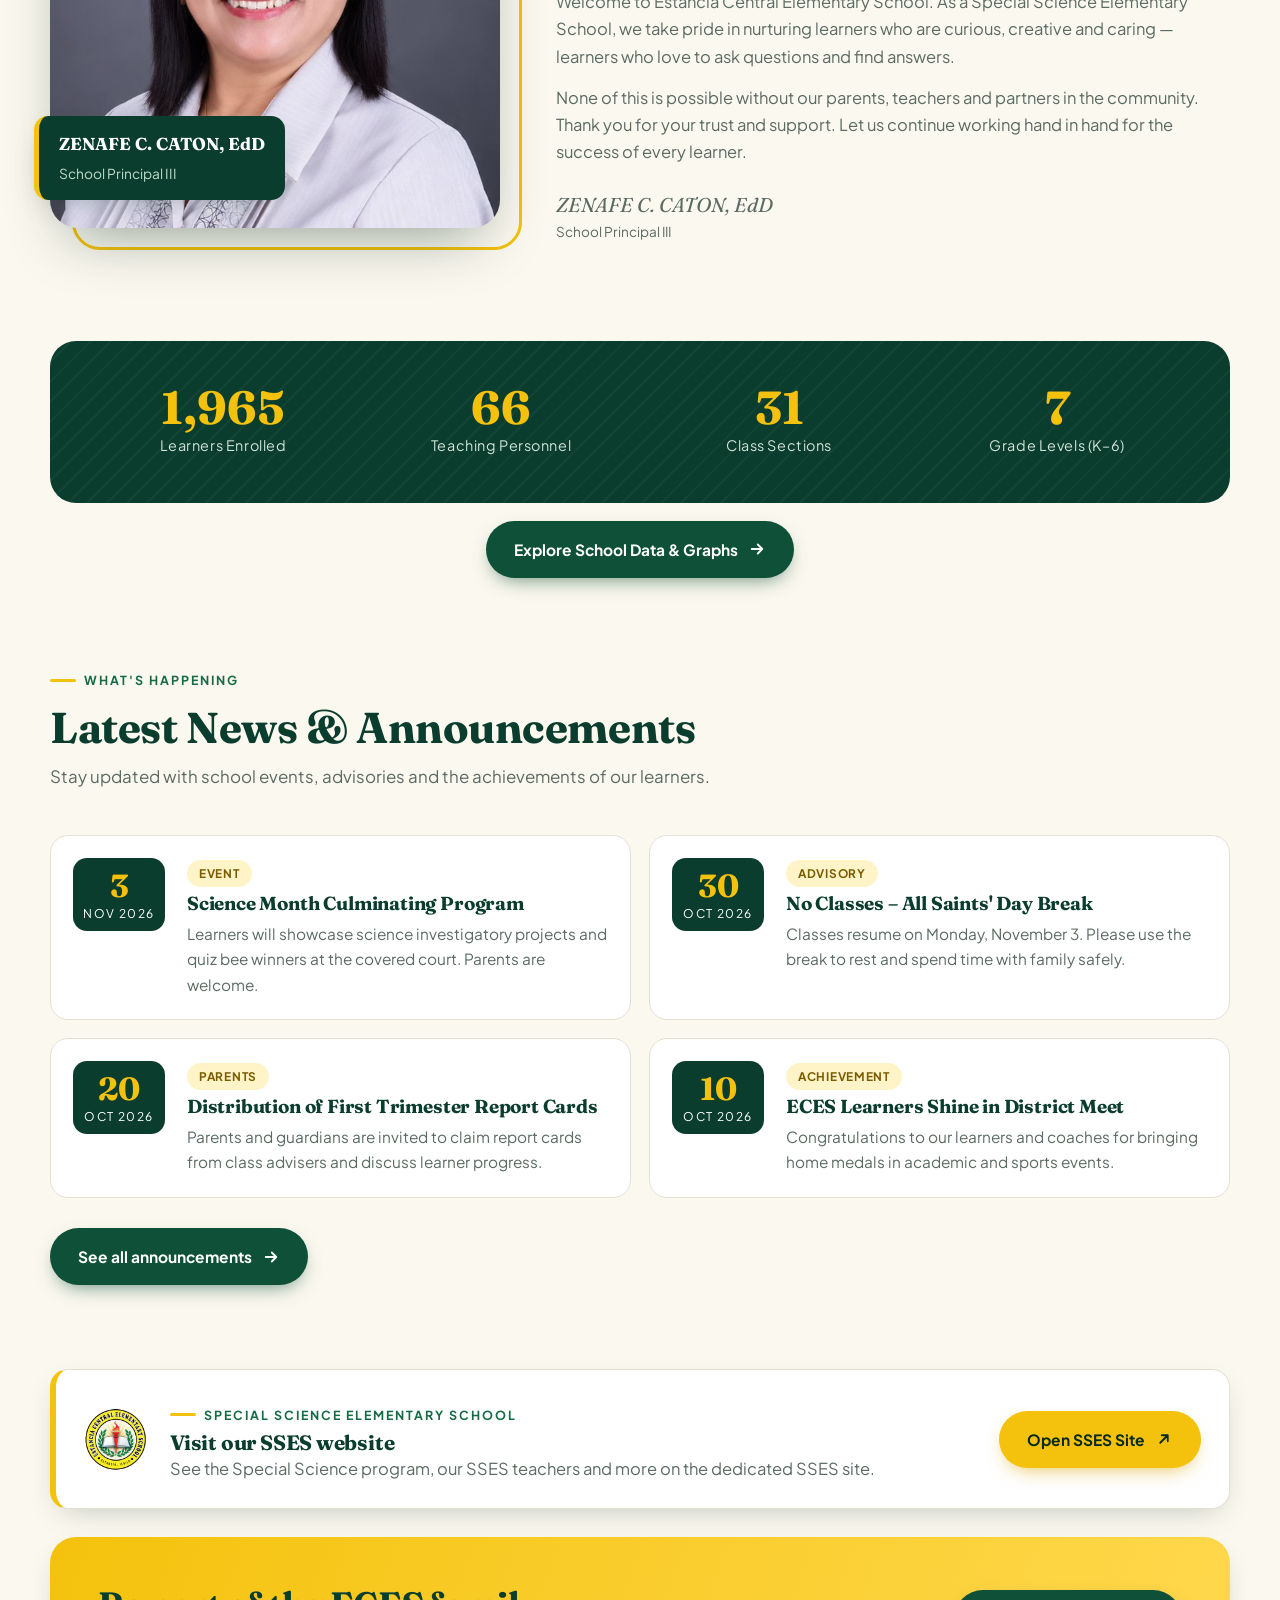
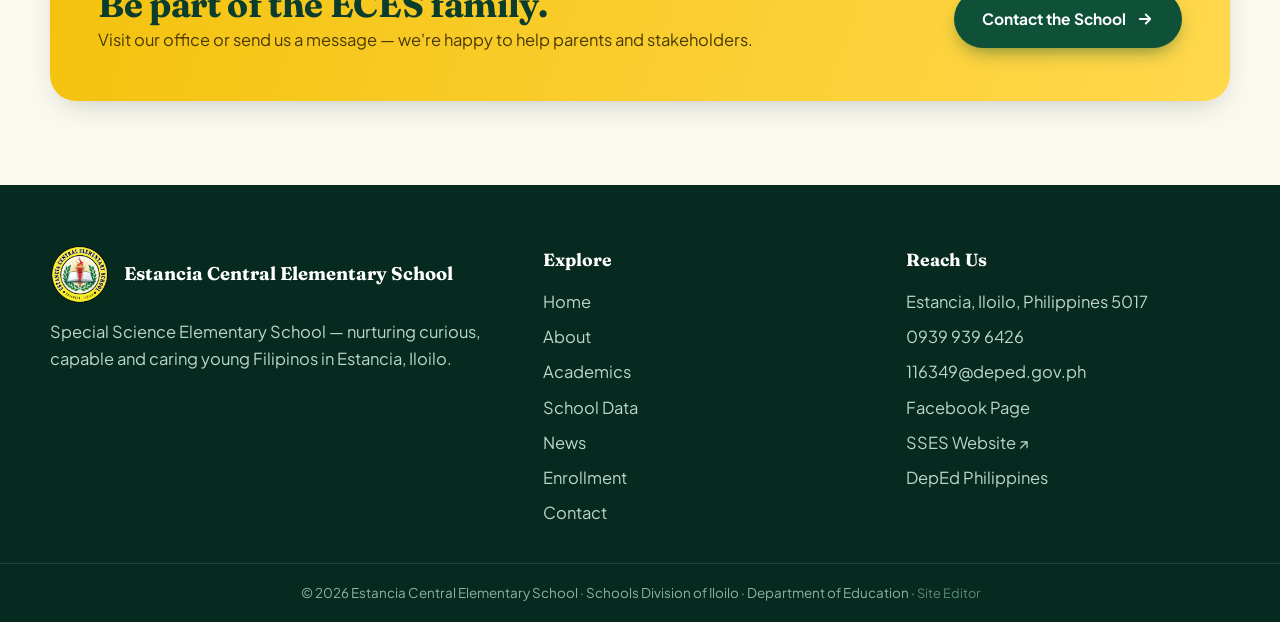
==== commit 0014c097: "Add files via upload" ====
--- a/index.html
+++ b/index.html
@@ -148,8 +148,7 @@
 </main>
 
 <div id="site-footer"></div>
-<script src="assets/js/config.js"></script>
-<script src="assets/js/school-data.js"></script>
+<script>/* always load the newest settings */(function(v){document.write('<script src="assets/js/config.js?v='+v+'"><\/script>');document.write('<script src="assets/js/school-data.js?v='+v+'"><\/script>');})(Date.now());</script>
 <script src="assets/js/main.js"></script>
 </body>
 </html>
--- a/assets/css/style.css
+++ b/assets/css/style.css
@@ -87,8 +87,11 @@
 .hero p.lead{font-size:1.15rem;color:#d4e8dc;max-width:560px}
 .hero .actions{display:flex;gap:14px;flex-wrap:wrap;margin-top:32px}
 .hero-card{position:relative;justify-self:center;width:min(380px,100%)}
-.hero-card .seal{width:100%;aspect-ratio:1;border-radius:50%;background:radial-gradient(circle,#fffbe6 0%,#fff2b3 55%,rgba(244,194,13,.0) 72%);display:grid;place-items:center}
-.hero-card .seal img{width:78%;filter:drop-shadow(0 18px 30px rgba(0,0,0,.35));animation:float 6s ease-in-out infinite}
+.hero-photo{position:relative;width:100%;aspect-ratio:1;border-radius:50%;padding:8px;background:conic-gradient(var(--gold),#fff6c9,var(--gold-deep),var(--gold));box-shadow:0 30px 60px -18px rgba(0,0,0,.6),0 0 0 14px rgba(244,194,13,.12);animation:float 6s ease-in-out infinite}
+.hero-photo img{width:100%;height:100%;object-fit:cover;object-position:center 22%;border-radius:50%;border:5px solid var(--green-900)}
+.hero-name{position:relative;margin:-26px auto 0;width:max-content;max-width:100%;text-align:center;background:var(--green-950);border:2px solid var(--gold);border-radius:16px;padding:10px 22px;box-shadow:0 12px 26px -10px rgba(0,0,0,.6);z-index:2}
+.hero-name b{display:block;font-family:var(--serif);font-size:1.15rem;color:#fff;line-height:1.25}
+.hero-name span{font-size:.78rem;letter-spacing:.14em;text-transform:uppercase;color:var(--gold);font-weight:700}
 @keyframes float{50%{transform:translateY(-10px)}}
 .wave{position:absolute;bottom:-1px;left:0;width:100%;height:70px;z-index:1}
 
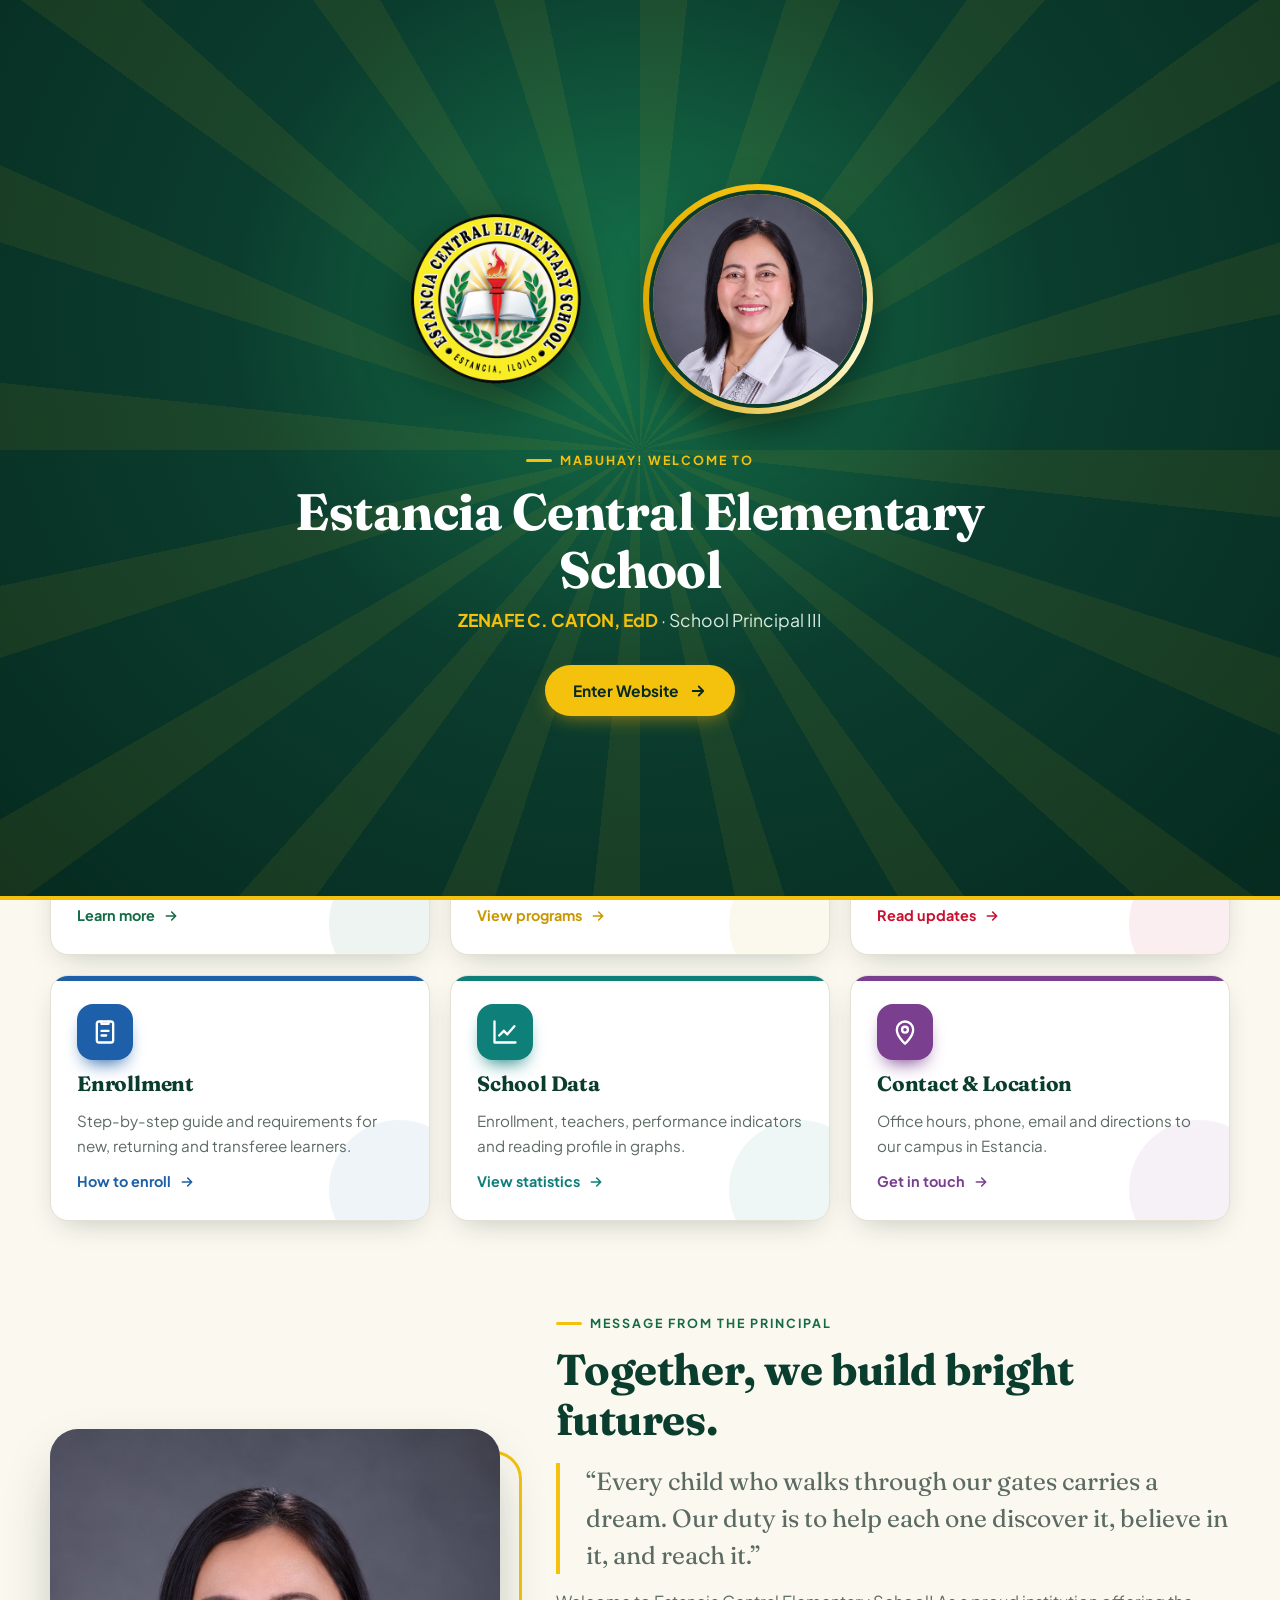
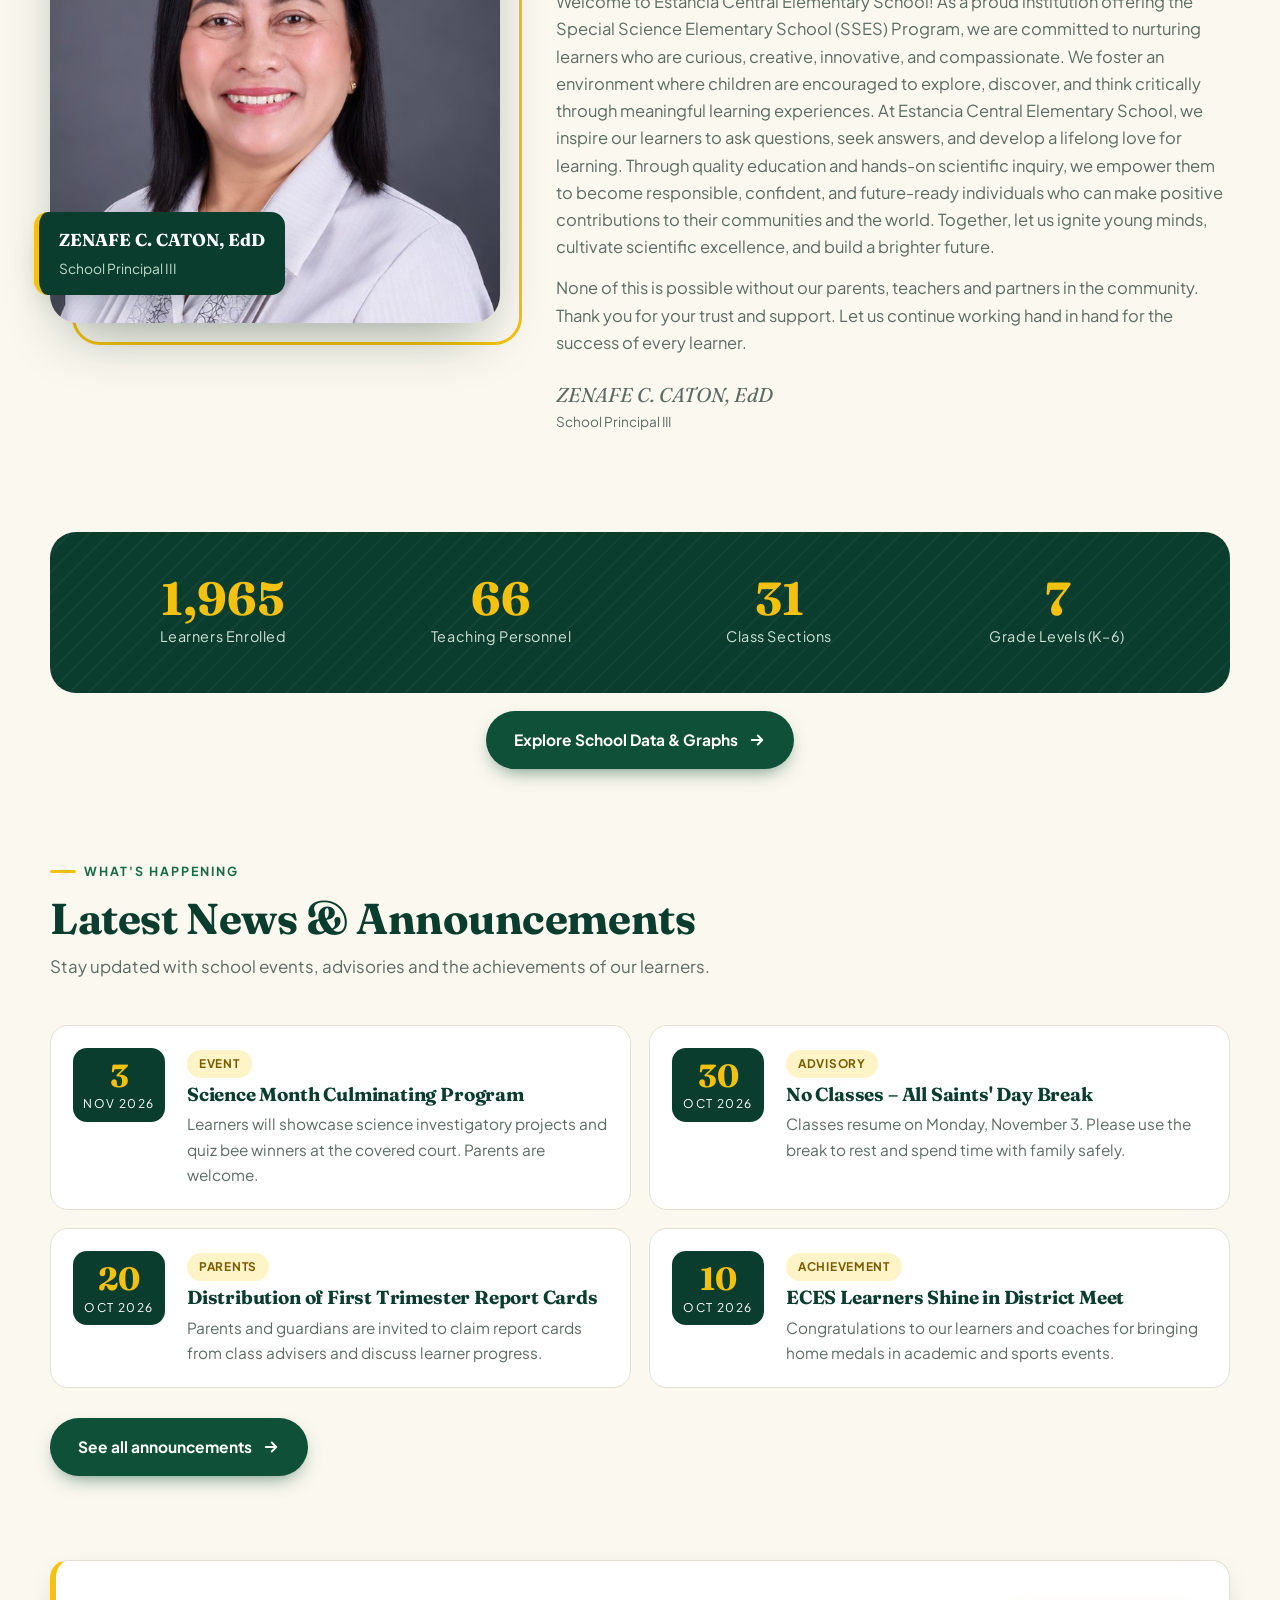
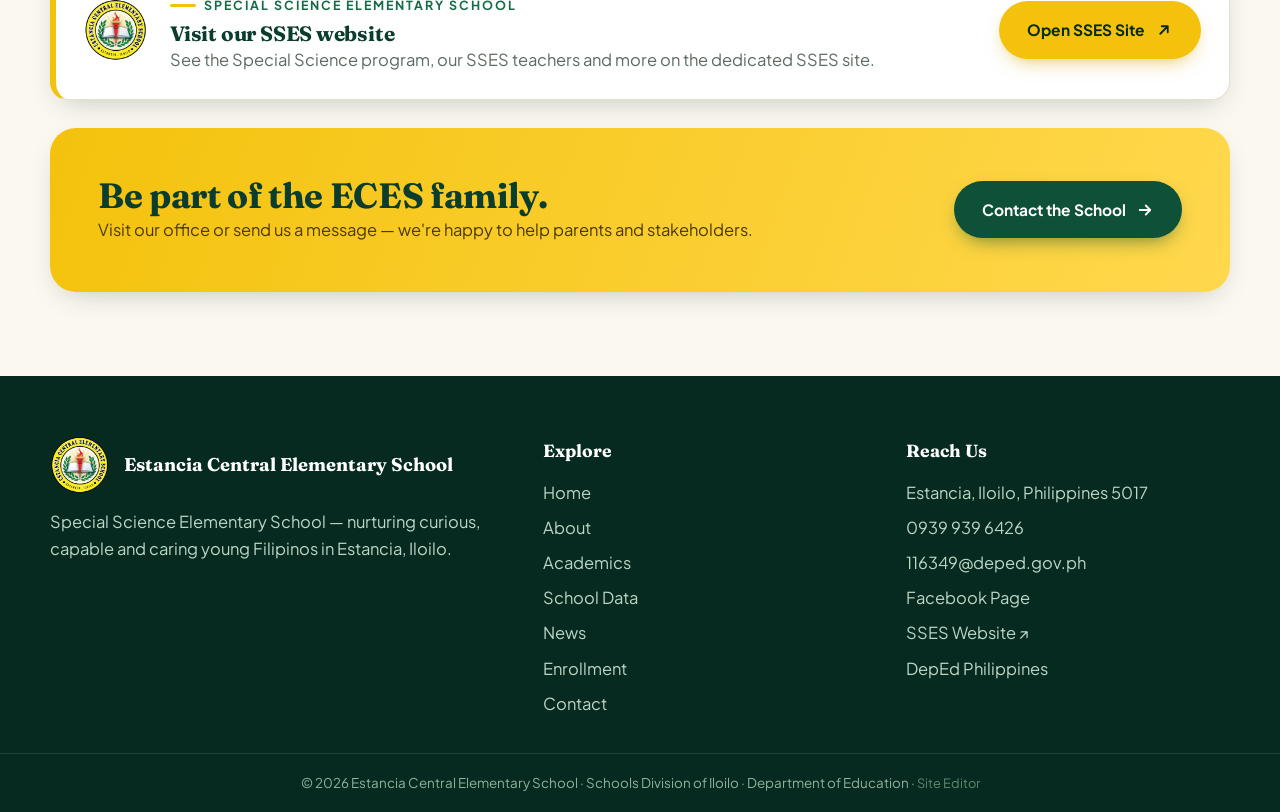
==== commit d59ab44e: "Update index.html" ====
--- a/index.html
+++ b/index.html
@@ -99,7 +99,13 @@
         <span class="eyebrow">Message from the Principal</span>
         <h2 style="font-size:clamp(1.9rem,3.6vw,2.7rem);margin-top:12px">Together, we build bright futures.</h2>
         <p class="quote">“Every child who walks through our gates carries a dream. Our duty is to help each one discover it, believe in it, and reach it.”</p>
-        <p>Welcome to Estancia Central Elementary School. As a Special Science Elementary School, we take pride in nurturing learners who are curious, creative and caring — learners who love to ask questions and find answers.</p>
+        <p>Welcome to Estancia Central Elementary School!
+
+As a proud institution offering the Special Science Elementary School (SSES) Program, we are committed to nurturing learners who are curious, creative, innovative, and compassionate. We foster an environment where children are encouraged to explore, discover, and think critically through meaningful learning experiences.
+
+At Estancia Central Elementary School, we inspire our learners to ask questions, seek answers, and develop a lifelong love for learning. Through quality education and hands-on scientific inquiry, we empower them to become responsible, confident, and future-ready individuals who can make positive contributions to their communities and the world.
+
+Together, let us ignite young minds, cultivate scientific excellence, and build a brighter future.</p>
         <p>None of this is possible without our parents, teachers and partners in the community. Thank you for your trust and support. Let us continue working hand in hand for the success of every learner.</p>
         <p class="sign"><span data-cfg="principalName">Principal's Name</span><small data-cfg="principalTitle">School Principal</small></p>
       </div>
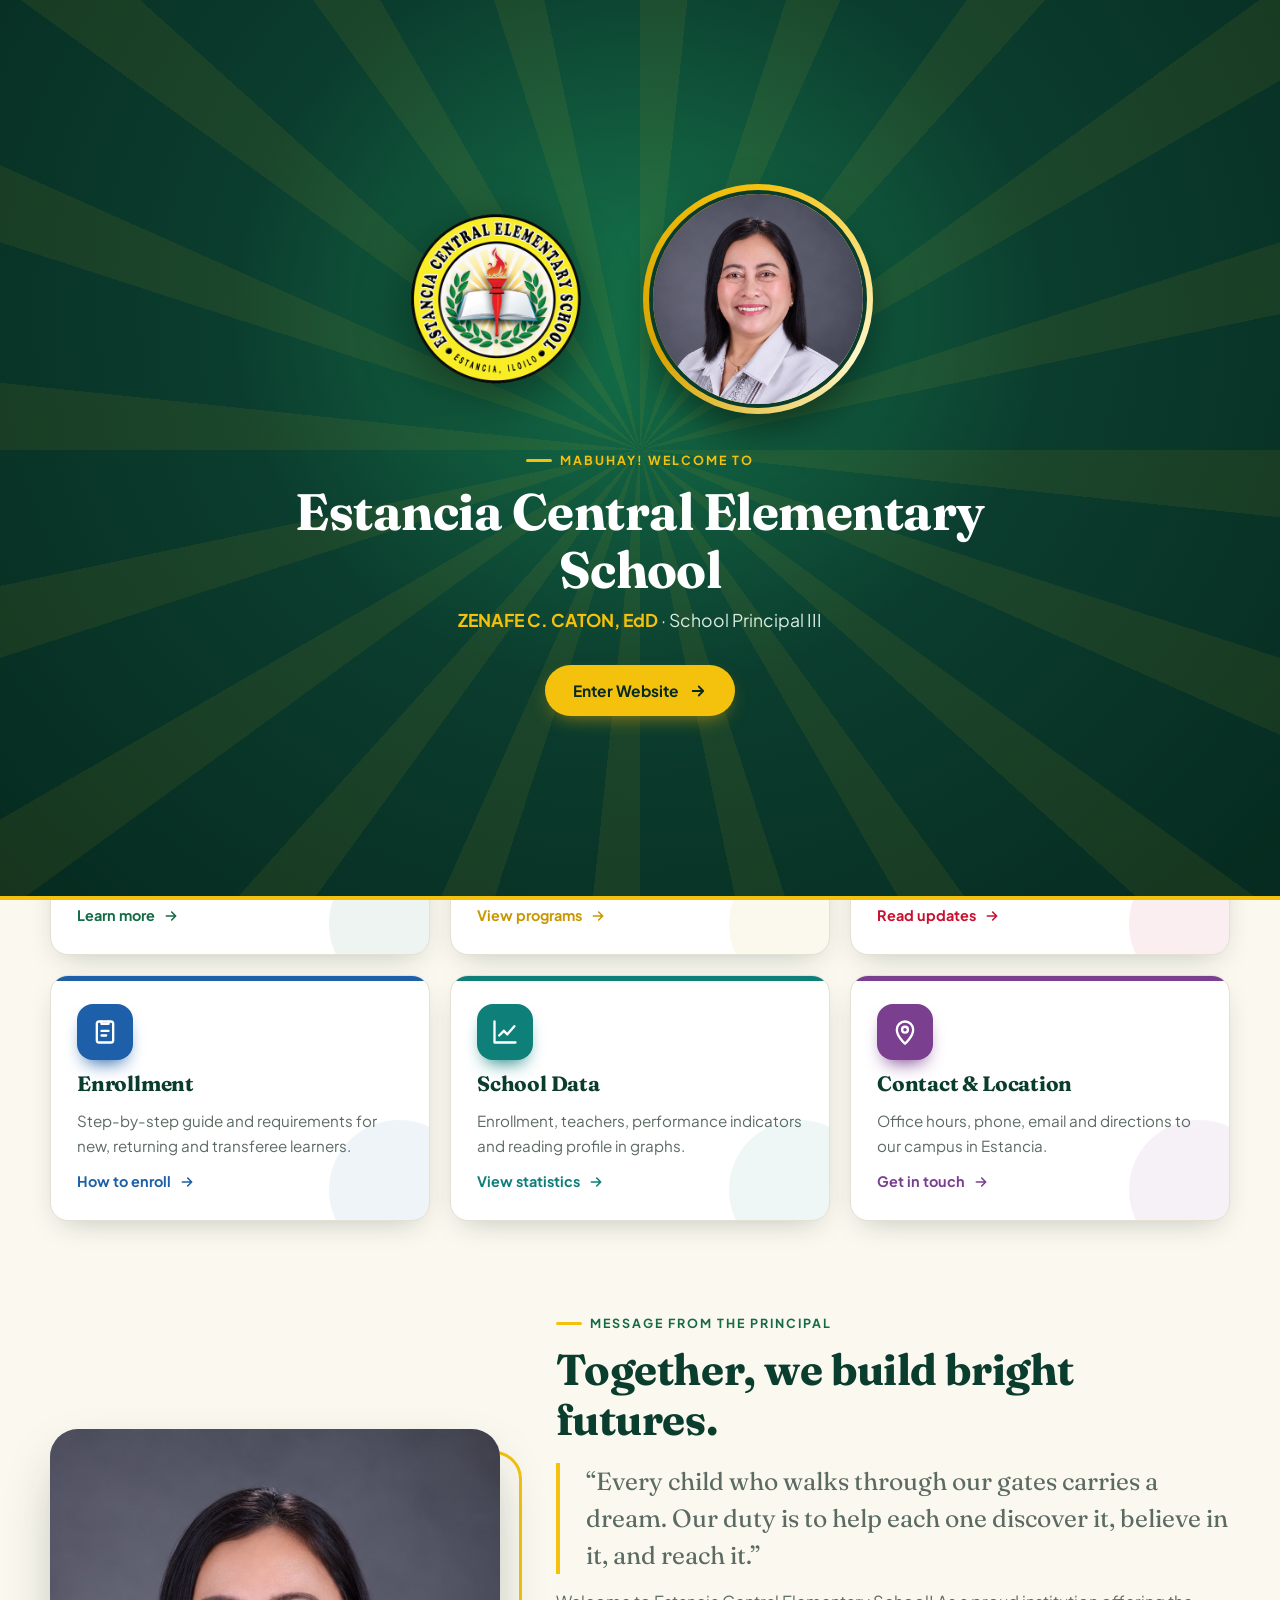
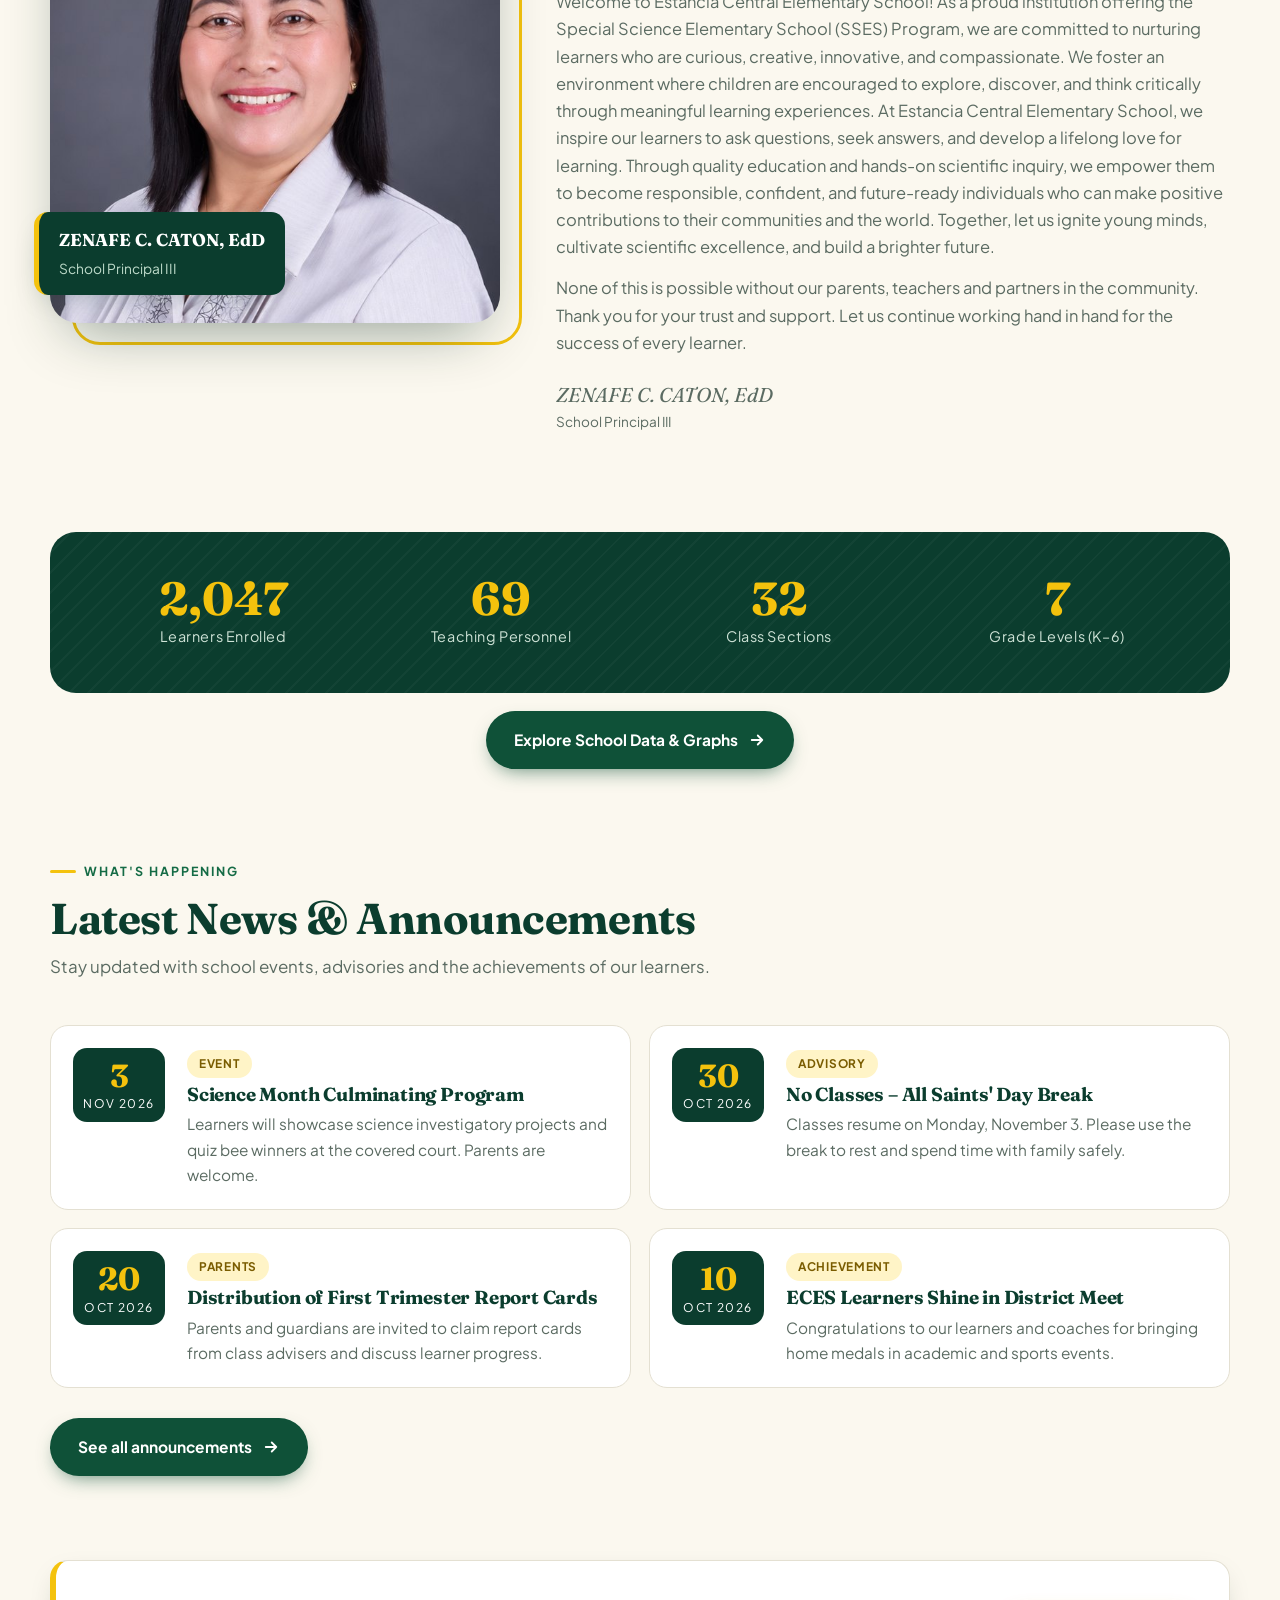
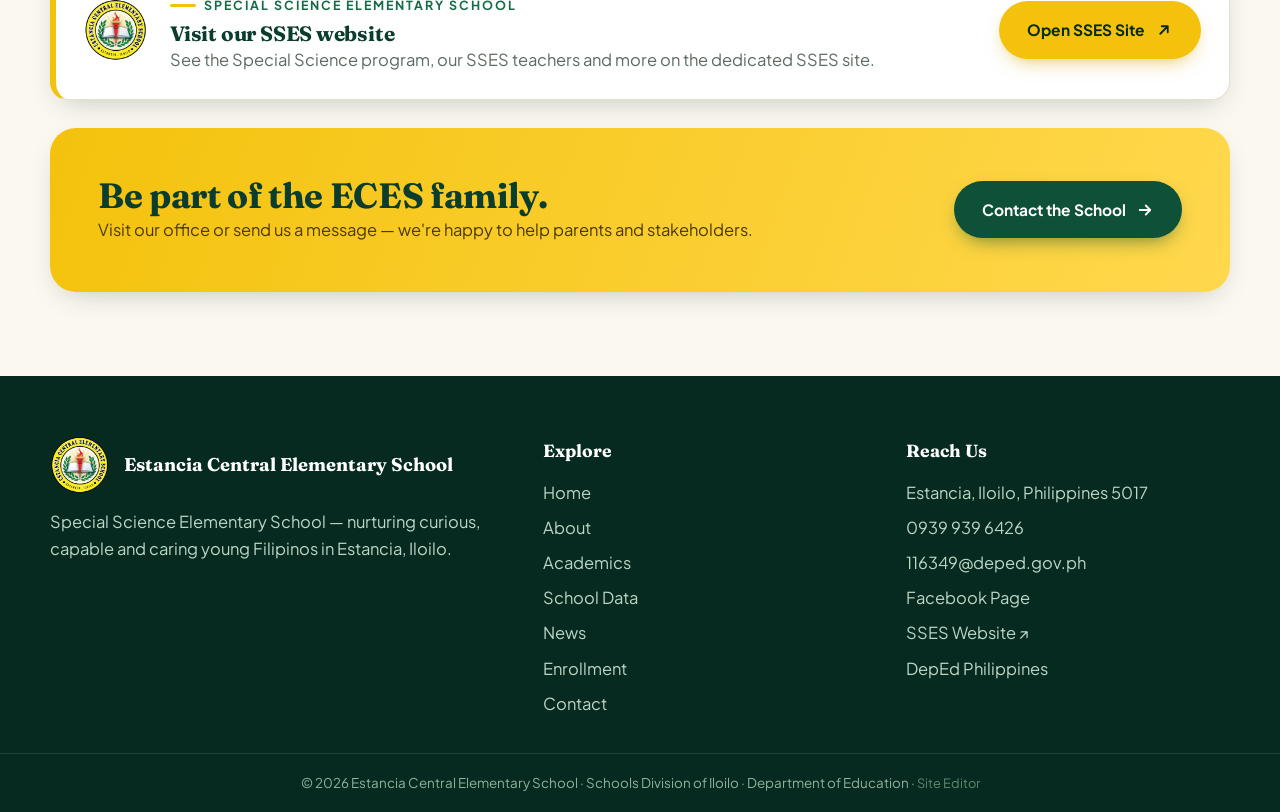
==== commit e4949450: "Update index.html" ====
--- a/index.html
+++ b/index.html
@@ -100,12 +100,9 @@
         <h2 style="font-size:clamp(1.9rem,3.6vw,2.7rem);margin-top:12px">Together, we build bright futures.</h2>
         <p class="quote">“Every child who walks through our gates carries a dream. Our duty is to help each one discover it, believe in it, and reach it.”</p>
         <p>Welcome to Estancia Central Elementary School!
-
-As a proud institution offering the Special Science Elementary School (SSES) Program, we are committed to nurturing learners who are curious, creative, innovative, and compassionate. We foster an environment where children are encouraged to explore, discover, and think critically through meaningful learning experiences.
-
-At Estancia Central Elementary School, we inspire our learners to ask questions, seek answers, and develop a lifelong love for learning. Through quality education and hands-on scientific inquiry, we empower them to become responsible, confident, and future-ready individuals who can make positive contributions to their communities and the world.
-
-Together, let us ignite young minds, cultivate scientific excellence, and build a brighter future.</p>
+                As a proud institution offering the Special Science Elementary School (SSES) Program, we are committed to nurturing learners who are curious, creative, innovative, and compassionate. We foster an environment where children are encouraged to explore, discover, and think critically through meaningful learning experiences.
+          At Estancia Central Elementary School, we inspire our learners to ask questions, seek answers, and develop a lifelong love for learning. Through quality education and hands-on scientific inquiry, we empower them to become responsible, confident, and future-ready individuals who can make positive contributions to their communities and the world.
+          Together, let us ignite young minds, cultivate scientific excellence, and build a brighter future.</p>
         <p>None of this is possible without our parents, teachers and partners in the community. Thank you for your trust and support. Let us continue working hand in hand for the success of every learner.</p>
         <p class="sign"><span data-cfg="principalName">Principal's Name</span><small data-cfg="principalTitle">School Principal</small></p>
       </div>
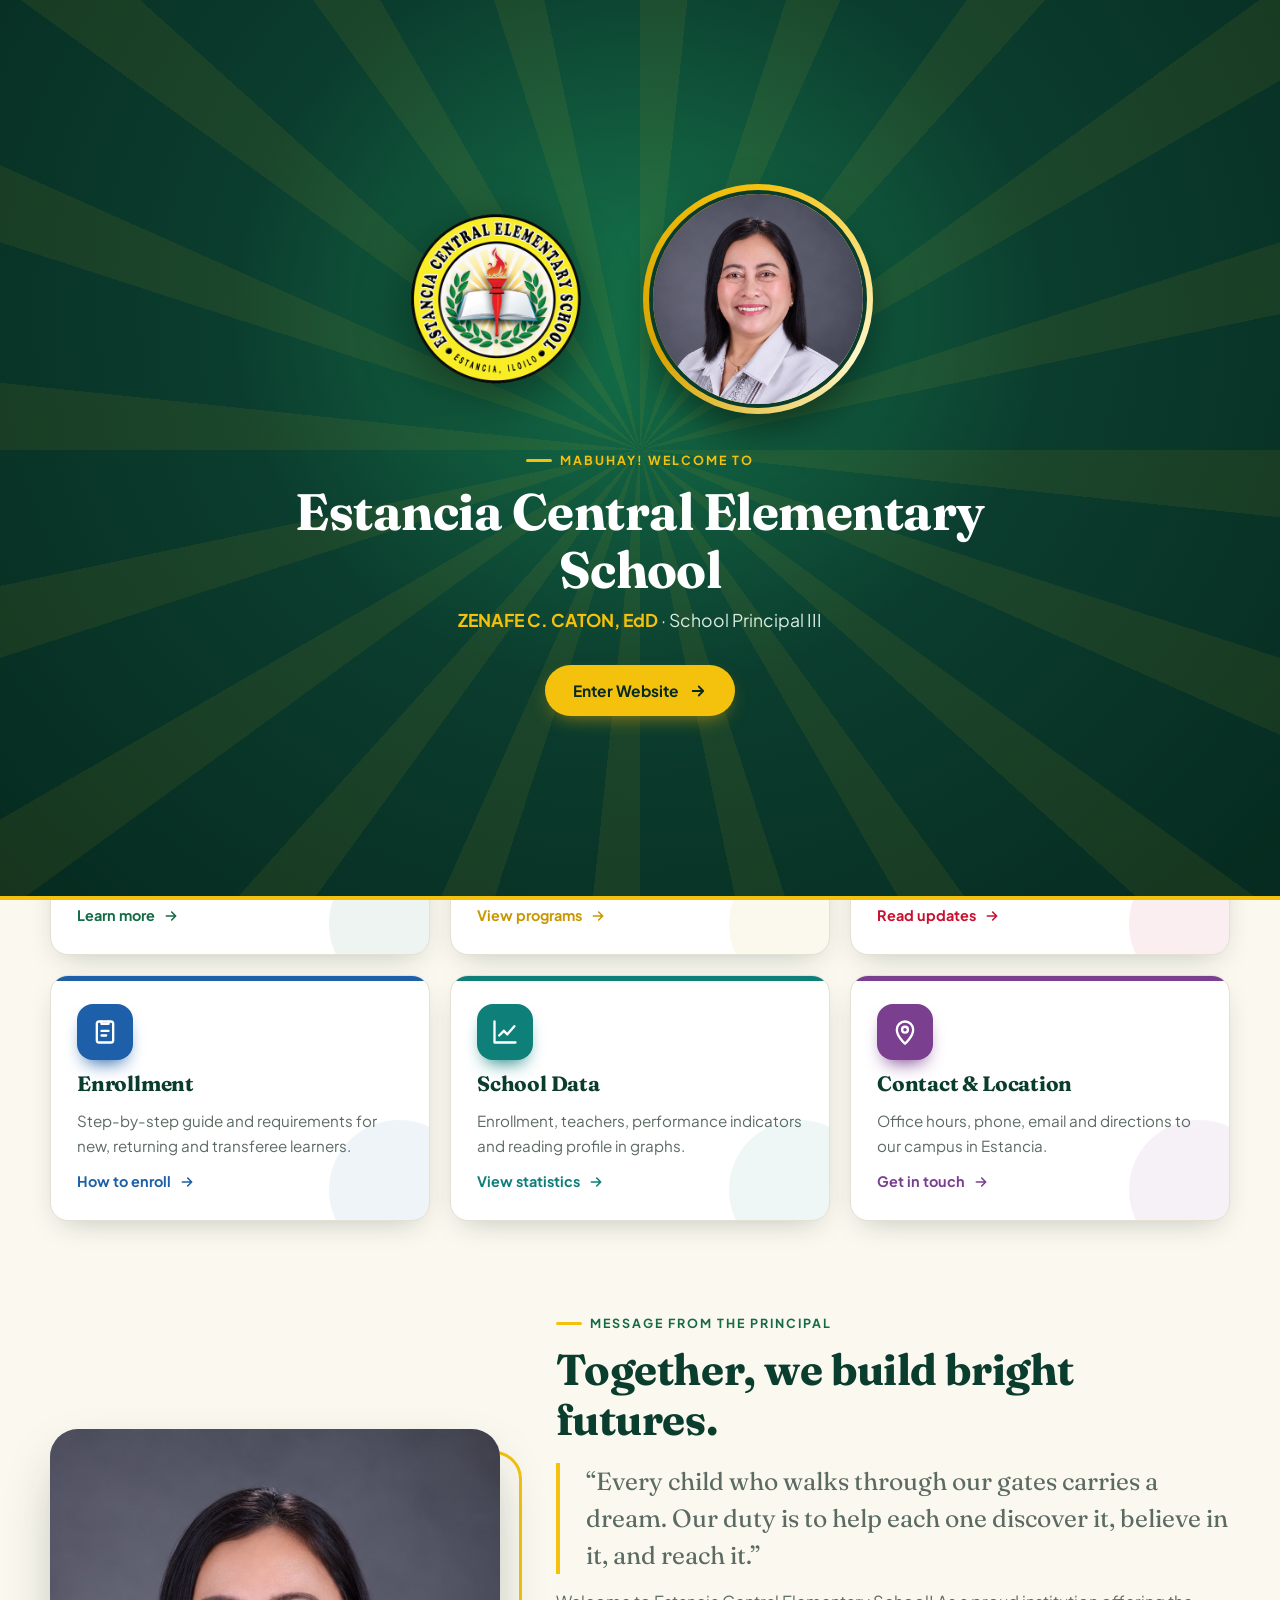
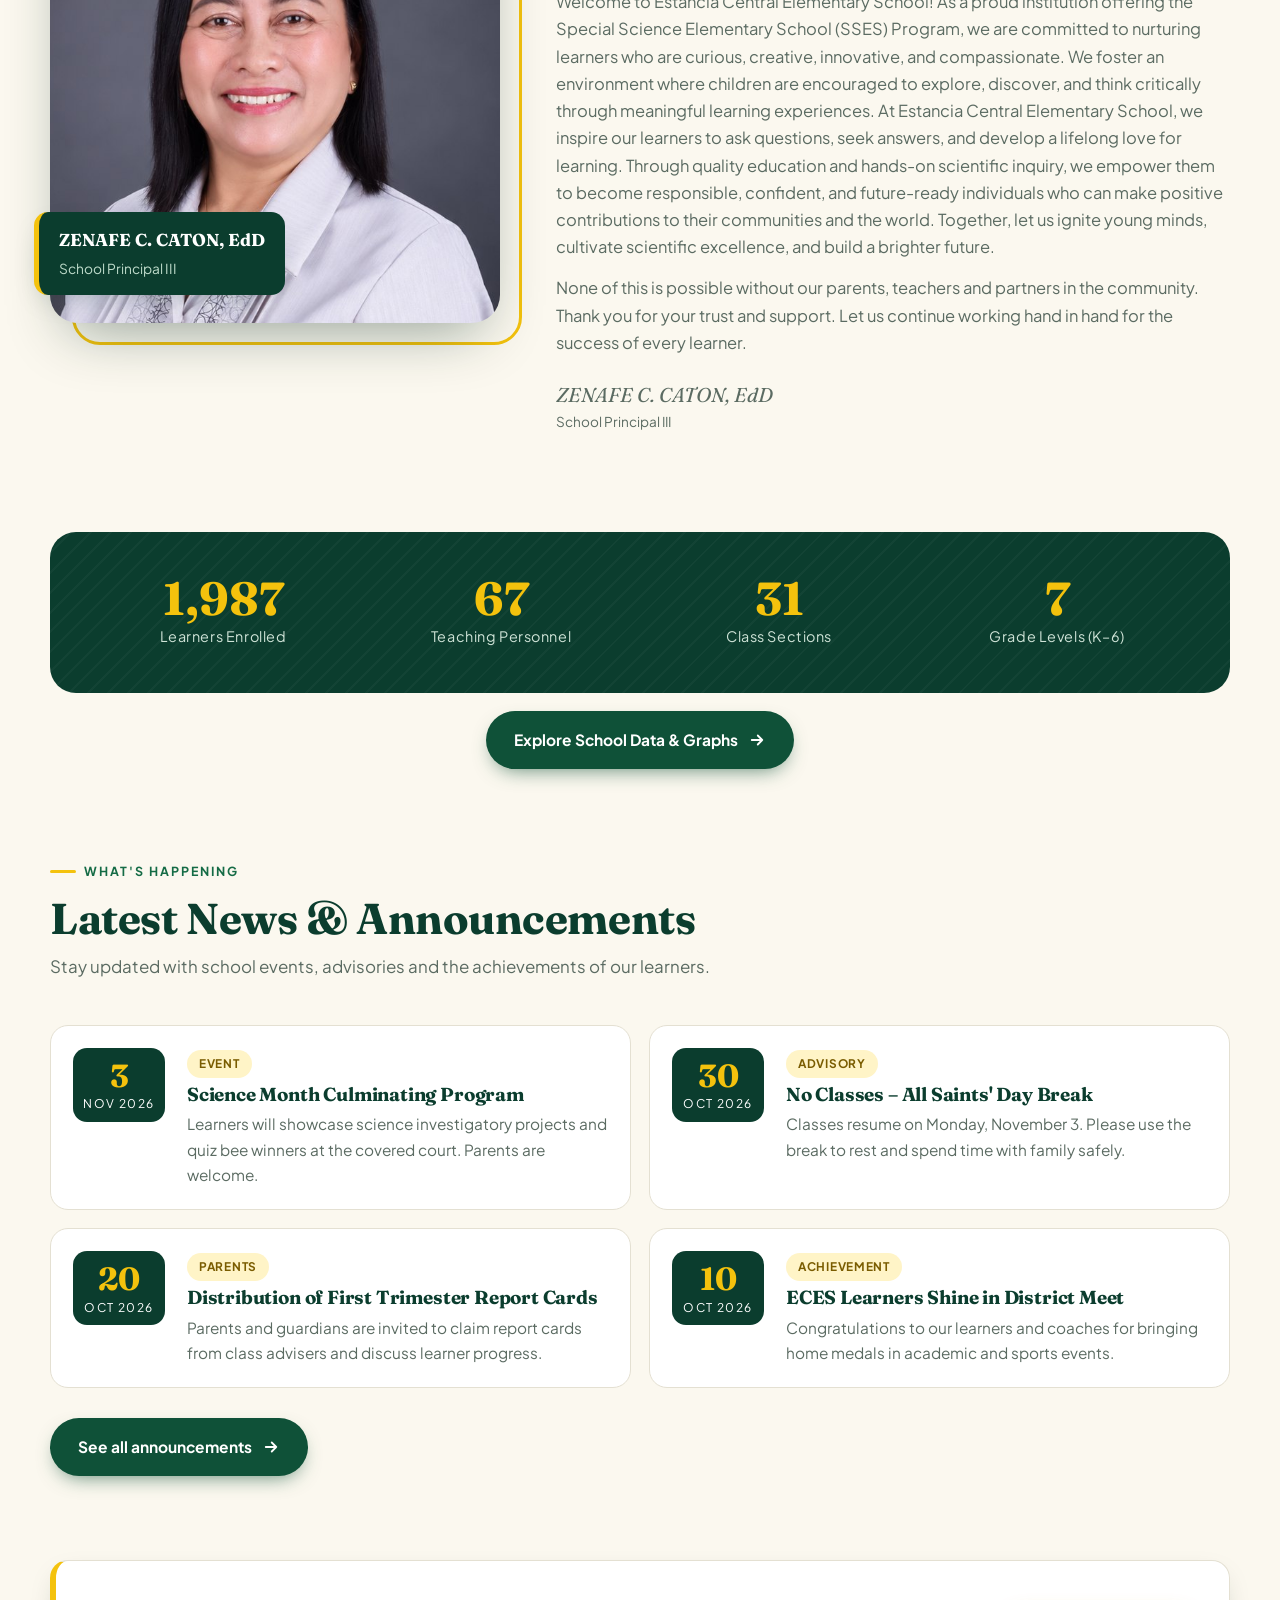
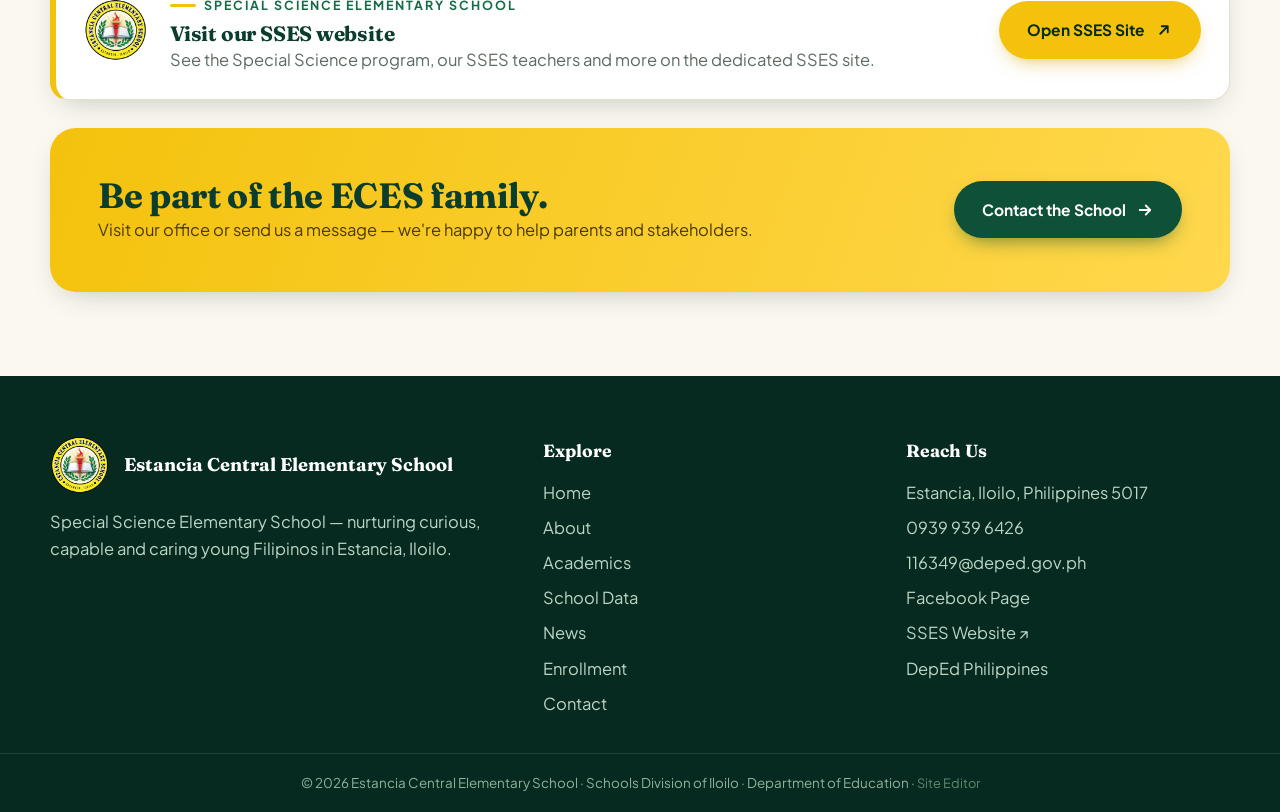
==== commit c09b40d8: "Update index.html" ====
--- a/index.html
+++ b/index.html
@@ -99,8 +99,7 @@
         <span class="eyebrow">Message from the Principal</span>
         <h2 style="font-size:clamp(1.9rem,3.6vw,2.7rem);margin-top:12px">Together, we build bright futures.</h2>
         <p class="quote">“Every child who walks through our gates carries a dream. Our duty is to help each one discover it, believe in it, and reach it.”</p>
-        <p>Welcome to Estancia Central Elementary School!
-                As a proud institution offering the Special Science Elementary School (SSES) Program, we are committed to nurturing learners who are curious, creative, innovative, and compassionate. We foster an environment where children are encouraged to explore, discover, and think critically through meaningful learning experiences.
+        <p>Welcome to Estancia Central Elementary School! As a proud institution offering the Special Science Elementary School (SSES) Program, we are committed to nurturing learners who are curious, creative, innovative, and compassionate. We foster an environment where children are encouraged to explore, discover, and think critically through meaningful learning experiences.
           At Estancia Central Elementary School, we inspire our learners to ask questions, seek answers, and develop a lifelong love for learning. Through quality education and hands-on scientific inquiry, we empower them to become responsible, confident, and future-ready individuals who can make positive contributions to their communities and the world.
           Together, let us ignite young minds, cultivate scientific excellence, and build a brighter future.</p>
         <p>None of this is possible without our parents, teachers and partners in the community. Thank you for your trust and support. Let us continue working hand in hand for the success of every learner.</p>
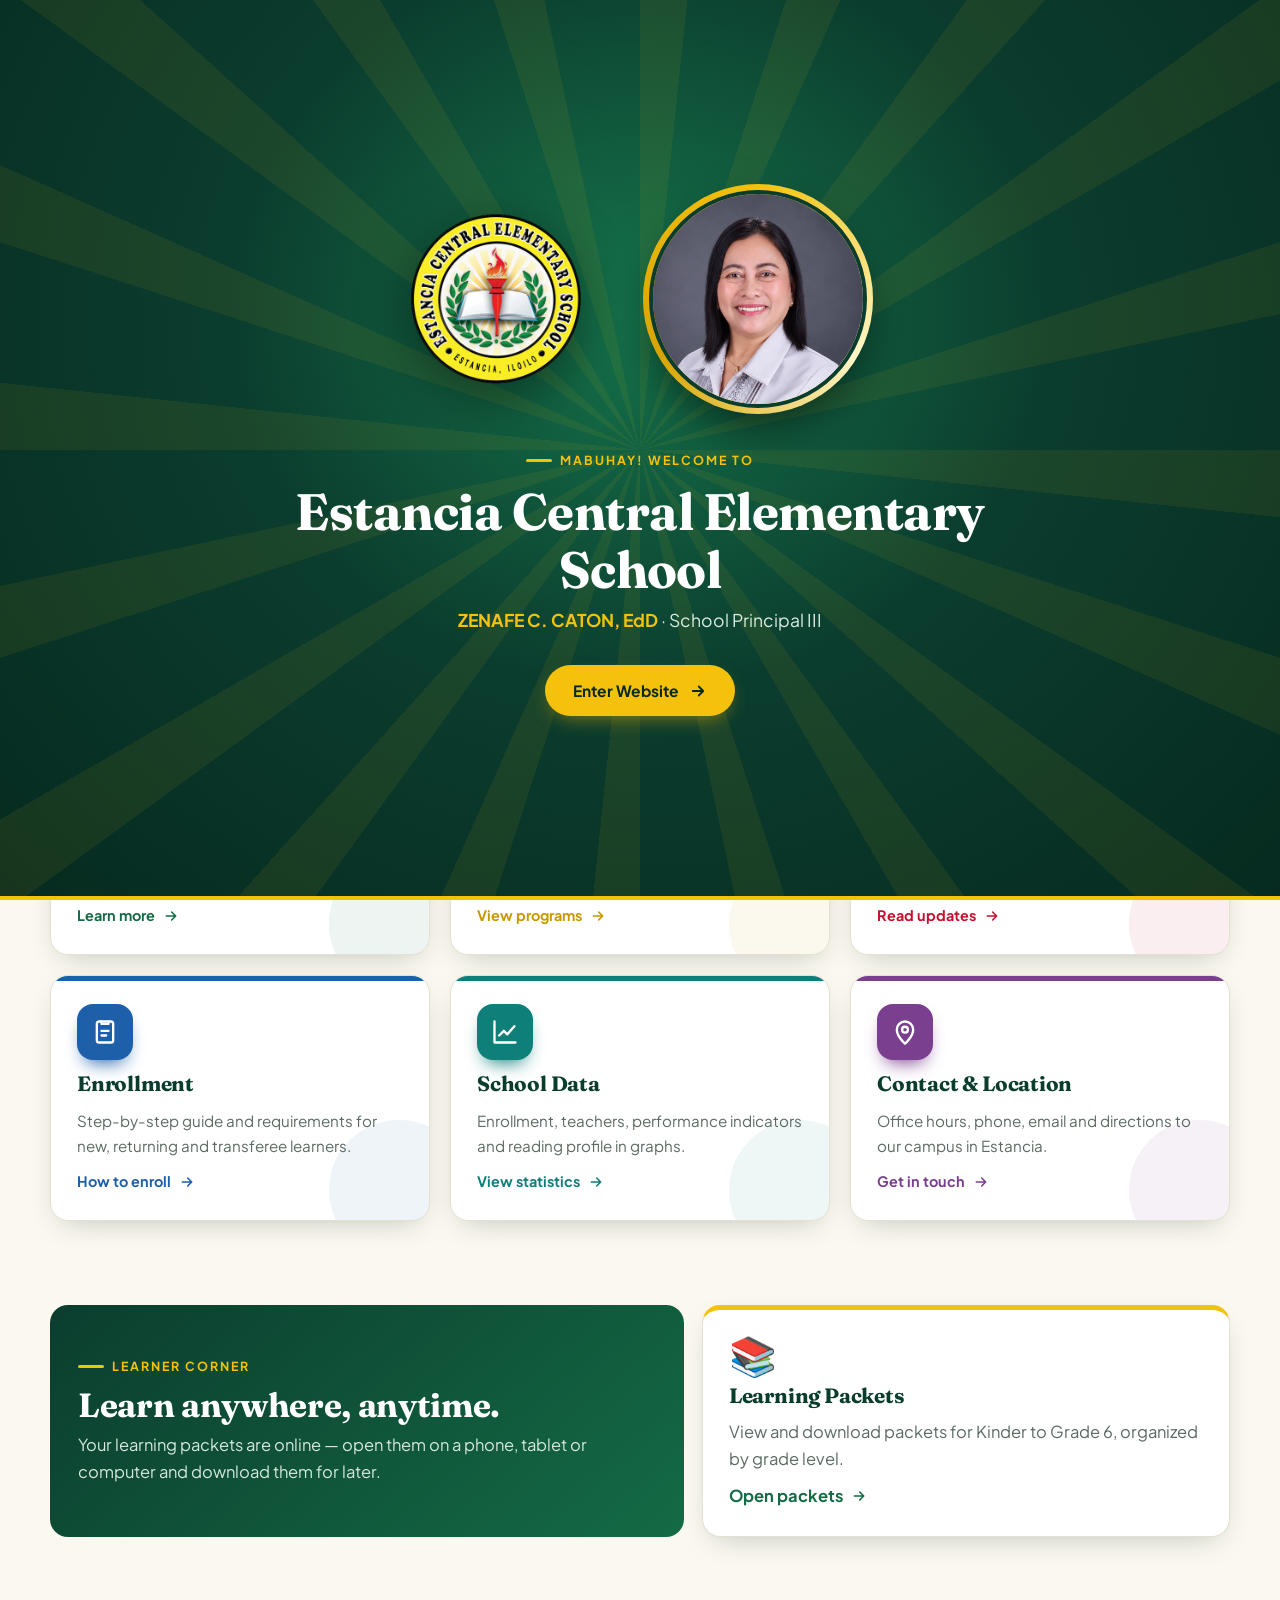
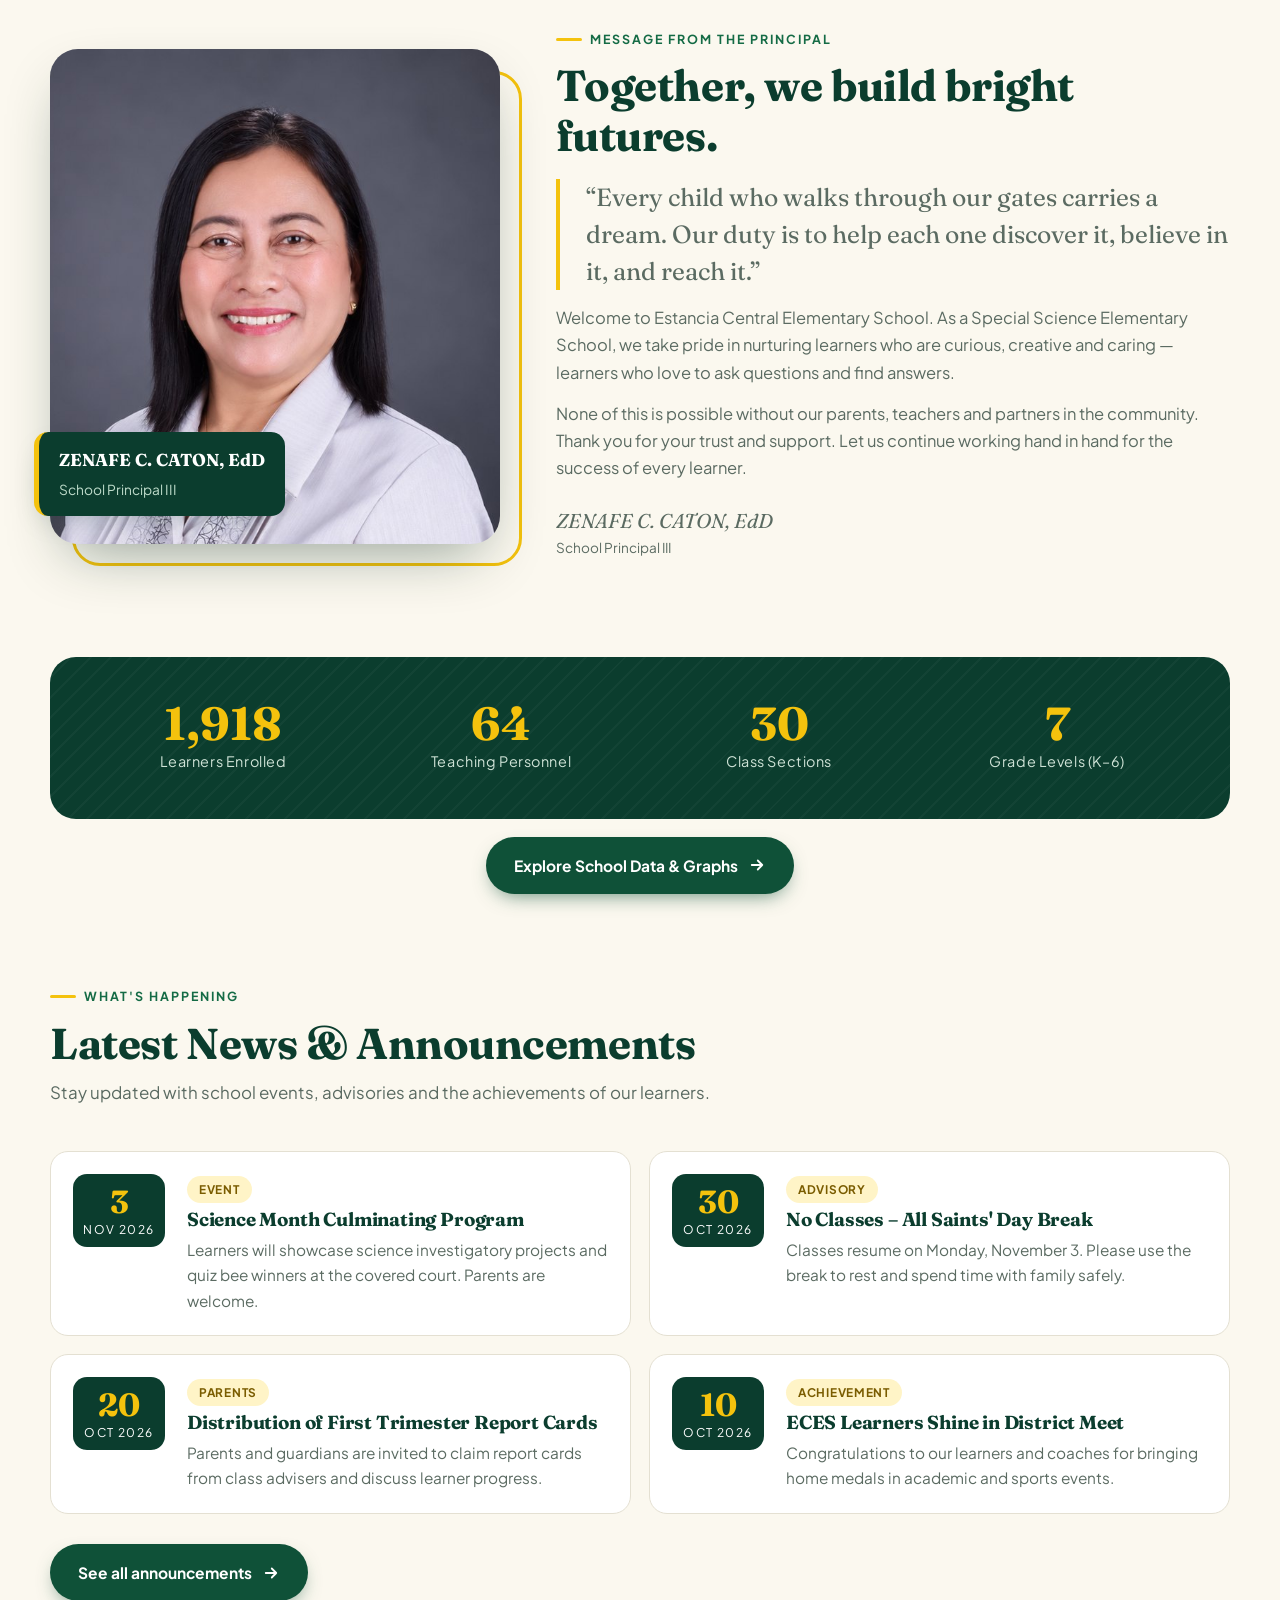
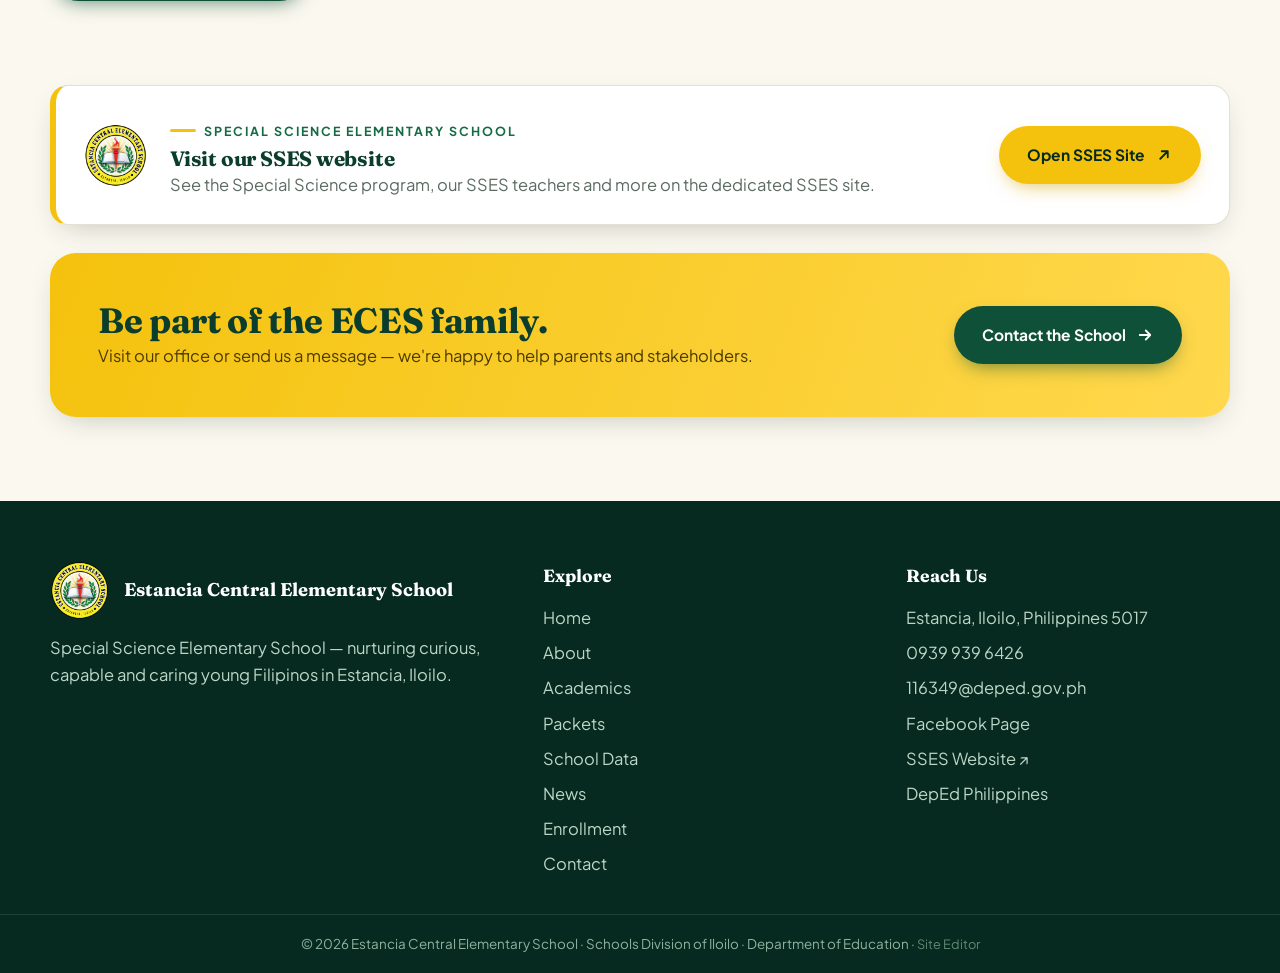
==== commit 3f9560c2: "Add files via upload" ====
--- a/index.html
+++ b/index.html
@@ -88,6 +88,22 @@
     </div>
   </div>
 
+  <!-- LEARNER CORNER -->
+  <section class="section" style="padding-bottom:0">
+    <div class="wrap lc-home two">
+      <div class="lc-home-intro reveal">
+        <span class="eyebrow">Learner Corner</span>
+        <h2>Learn anywhere, anytime.</h2>
+        <p>Your learning packets are online — open them on a phone, tablet or computer and download them for later.</p>
+      </div>
+      <a class="lc-card gold reveal" href="packets.html">
+        <span class="big">📚</span><h3>Learning Packets</h3><p>View and download packets for Kinder to Grade 6, organized by grade level.</p>
+        <span class="go">Open packets <svg viewBox="0 0 24 24" fill="none" stroke="currentColor" stroke-width="2.4" stroke-linecap="round" stroke-linejoin="round"><path d="M5 12h14M13 6l6 6-6 6"/></svg></span>
+      </a>
+
+    </div>
+  </section>
+
   <!-- PRINCIPAL'S MESSAGE -->
   <section class="section" id="message">
     <div class="wrap principal">
@@ -99,9 +115,7 @@
         <span class="eyebrow">Message from the Principal</span>
         <h2 style="font-size:clamp(1.9rem,3.6vw,2.7rem);margin-top:12px">Together, we build bright futures.</h2>
         <p class="quote">“Every child who walks through our gates carries a dream. Our duty is to help each one discover it, believe in it, and reach it.”</p>
-        <p>Welcome to Estancia Central Elementary School! As a proud institution offering the Special Science Elementary School (SSES) Program, we are committed to nurturing learners who are curious, creative, innovative, and compassionate. We foster an environment where children are encouraged to explore, discover, and think critically through meaningful learning experiences.
-          At Estancia Central Elementary School, we inspire our learners to ask questions, seek answers, and develop a lifelong love for learning. Through quality education and hands-on scientific inquiry, we empower them to become responsible, confident, and future-ready individuals who can make positive contributions to their communities and the world.
-          Together, let us ignite young minds, cultivate scientific excellence, and build a brighter future.</p>
+        <p>Welcome to Estancia Central Elementary School. As a Special Science Elementary School, we take pride in nurturing learners who are curious, creative and caring — learners who love to ask questions and find answers.</p>
         <p>None of this is possible without our parents, teachers and partners in the community. Thank you for your trust and support. Let us continue working hand in hand for the success of every learner.</p>
         <p class="sign"><span data-cfg="principalName">Principal's Name</span><small data-cfg="principalTitle">School Principal</small></p>
       </div>
--- a/assets/css/style.css
+++ b/assets/css/style.css
@@ -12,6 +12,7 @@
 html{scroll-behavior:smooth}
 body{font-family:var(--sans);color:var(--ink);background:var(--cream);line-height:1.65;font-size:16.5px;-webkit-font-smoothing:antialiased}
 img{max-width:100%;display:block}
+[hidden]{display:none!important}
 a{color:var(--green-700);text-decoration:none}
 .wrap{width:min(var(--wrap),100% - 32px);margin-inline:auto}
 h1,h2,h3{font-family:var(--serif);line-height:1.15;color:var(--green-900);font-weight:700;letter-spacing:-.01em}
@@ -238,7 +239,7 @@
   footer .wrap{grid-template-columns:1fr 1fr}
   .portrait{max-width:420px;margin-inline:auto}
 }
-@media (max-width:1240px){
+@media (max-width:1320px){
   .burger{display:flex}
   .menu{position:absolute;top:76px;left:0;right:0;flex-direction:column;background:#fff;padding:12px 16px 18px;border-bottom:1px solid var(--line);box-shadow:0 20px 30px -20px rgba(0,0,0,.3);display:none}
   .nav.open .menu{display:flex}
@@ -366,3 +367,160 @@
   .ed-panel[hidden]{display:block!important}
   .ed-save-grid,.ed-grid{grid-template-columns:1fr}
 }
+
+/* ---------- Learner Corner (Packets + Submit) ---------- */
+.btn.ghost-dark{--bg:transparent;--fg:var(--green-800);border-color:var(--green-700);box-shadow:none}
+.btn.ghost-dark:hover{background:var(--green-100)}
+.lc-switch{display:inline-flex;gap:6px;padding:6px;background:#fff;border:1px solid var(--line);border-radius:999px;margin-bottom:28px;box-shadow:0 4px 14px -10px rgba(6,42,31,.3);max-width:100%;flex-wrap:wrap}
+.lc-pill{padding:10px 20px;border-radius:999px;font-weight:700;font-size:.95rem;color:var(--green-800);transition:.2s}
+.lc-pill:hover{background:var(--green-100)}
+.lc-pill.on{background:var(--green-800);color:#fff}
+.pk-top{display:flex;justify-content:space-between;align-items:flex-end;gap:18px;flex-wrap:wrap;margin-bottom:16px}
+.pk-title{font-size:clamp(1.5rem,3vw,2rem)}
+.pk-sub{color:var(--muted);margin-top:4px}
+.pk-sub span{font-size:.85rem;color:#8a978f}
+.pk-tools{display:flex;gap:10px;align-items:center;flex:1;max-width:420px;min-width:240px}
+.pk-search{flex:1;display:flex;align-items:center;gap:8px;background:#fff;border:1.5px solid #d8d3c3;border-radius:999px;padding:0 16px;transition:.2s}
+.pk-search:focus-within{border-color:var(--green-700);box-shadow:0 0 0 3px rgba(20,107,69,.15)}
+.pk-search svg{width:18px;height:18px;color:var(--muted);flex:none}
+.pk-search input{border:none;outline:none;background:none;padding:12px 0;font:500 .95rem var(--sans);width:100%;color:var(--ink)}
+.pk-refresh{width:46px;height:46px;border-radius:50%;border:1.5px solid #d8d3c3;background:#fff;font-size:1.25rem;color:var(--green-800);cursor:pointer;flex:none;transition:.2s}
+.pk-refresh:hover{border-color:var(--green-700);transform:rotate(90deg)}
+.pk-grades{display:flex;gap:10px;flex-wrap:wrap;margin-bottom:22px}
+.pk-tab{display:inline-flex;align-items:center;gap:8px;padding:11px 18px;border-radius:14px;border:1.5px solid var(--line);background:#fff;font:700 .95rem var(--sans);color:var(--ink);cursor:pointer;transition:.2s}
+.pk-tab span{min-width:24px;padding:2px 7px;border-radius:999px;background:var(--green-100);color:var(--green-800);font-size:.75rem}
+.pk-tab:hover{border-color:var(--green-700);transform:translateY(-2px)}
+.pk-tab.on{background:var(--green-800);border-color:var(--green-800);color:#fff;box-shadow:0 10px 20px -10px rgba(15,81,56,.8)}
+.pk-tab.on span{background:var(--gold);color:var(--green-950)}
+.pk-body{display:grid;gap:18px;min-height:200px}
+.pk-group{background:#fff;border:1px solid var(--line);border-radius:var(--radius);overflow:hidden;box-shadow:0 4px 16px -12px rgba(6,42,31,.3)}
+.pk-group h3{display:flex;align-items:center;gap:10px;flex-wrap:wrap;font-size:1.08rem;padding:16px 20px;background:linear-gradient(90deg,#f7f3e4,#fff);border-bottom:1px solid var(--line)}
+.pk-group h3 i{font-style:normal;color:var(--gold-deep)}
+.pk-group h3 em{margin-left:auto;font-style:normal;font-family:var(--sans);font-size:.78rem;font-weight:700;color:var(--muted);background:#fff;border:1px solid var(--line);padding:3px 10px;border-radius:999px}
+.pk-group ul{list-style:none}
+.pk-file{display:grid;grid-template-columns:52px 1fr auto;gap:14px;align-items:center;padding:14px 20px;border-bottom:1px solid #f0ece0}
+.pk-file:last-child{border-bottom:none}
+.pk-file:hover{background:#fcfbf6}
+.pk-kind{width:52px;height:58px;border-radius:10px;display:grid;place-items:center;font-weight:800;font-size:.72rem;letter-spacing:.06em;color:#fff;position:relative;clip-path:polygon(0 0,72% 0,100% 22%,100% 100%,0 100%)}
+.k-pdf{background:#c8102e}.k-doc{background:#1d5fa8}.k-ppt{background:#d24726}.k-xls{background:#146b45}.k-img{background:#7a3f8f}.k-vid{background:#0f7f7a}.k-file{background:#6b7a72}
+.pk-meta{min-width:0}
+.pk-meta b{display:block;font-weight:600;line-height:1.35;word-break:break-word}
+.pk-meta small{color:var(--muted);font-size:.82rem}
+.pk-btns{display:flex;gap:8px}
+.pk-btn{padding:9px 16px;border-radius:999px;font-weight:700;font-size:.86rem;transition:.2s;white-space:nowrap}
+.pk-btn.view{border:1.5px solid var(--green-700);color:var(--green-800)}
+.pk-btn.view:hover{background:var(--green-100)}
+.pk-btn.dl{background:var(--gold);color:var(--green-950);box-shadow:0 6px 14px -8px rgba(217,164,0,.9)}
+.pk-btn.dl:hover{transform:translateY(-1px)}
+.pk-empty{text-align:center;padding:52px 20px;background:#fff;border:2px dashed #ddd6c2;border-radius:var(--radius)}
+.pk-empty-ico{font-size:2.6rem}
+.pk-empty h3{margin:8px 0 6px}
+.pk-empty p{color:var(--muted);max-width:440px;margin:0 auto 14px}
+.pk-loading{display:grid;gap:12px}
+.pk-skel{height:74px;border-radius:14px;background:linear-gradient(90deg,#efebdd 25%,#f8f5ea 50%,#efebdd 75%);background-size:200% 100%;animation:skel 1.2s infinite}
+@keyframes skel{to{background-position:-200% 0}}
+.lc-cta{margin-top:34px;display:flex;align-items:center;gap:20px;flex-wrap:wrap;background:linear-gradient(120deg,var(--green-900),var(--green-700));color:#fff;border-radius:22px;padding:28px 30px;box-shadow:var(--shadow)}
+.lc-cta-ico{font-size:2.4rem;width:68px;height:68px;border-radius:18px;background:rgba(255,255,255,.12);display:grid;place-items:center;flex:none}
+.lc-cta div:nth-child(2){flex:1;min-width:220px}
+.lc-cta h3{color:var(--gold);font-size:1.35rem}
+.lc-cta p{color:#d4e8dc}
+
+/* submit form */
+.sb-wrap{max-width:820px}
+.sb-form{display:grid;gap:18px}
+.sb-step{padding:26px}
+.sb-step-head{display:flex;gap:14px;align-items:flex-start;margin-bottom:18px}
+.sb-num{flex:none;width:40px;height:40px;border-radius:12px;background:var(--gold);color:var(--green-950);display:grid;place-items:center;font-family:var(--serif);font-weight:700;font-size:1.2rem}
+.sb-step-head h2{font-size:1.3rem}
+.sb-step-head p{color:var(--muted);font-size:.93rem}
+.sb-grid{display:grid;grid-template-columns:1fr 1fr;gap:16px}
+.sb-grid>*{min-width:0}
+.sb-field{display:grid;gap:6px}
+.sb-field.full{grid-column:1/-1}
+.sb-field span{font-weight:700;font-size:.9rem;color:var(--green-900)}
+.sb-field small{font-weight:500;color:var(--muted)}
+.sb-form input:not([type=file]),.sb-form select,.sb-form textarea{width:100%;padding:13px 14px;border:1.5px solid #d8d3c3;border-radius:12px;font:500 1rem var(--sans);color:var(--ink);background:#fff;transition:.15s}
+.sb-form input:focus,.sb-form select:focus,.sb-form textarea:focus{outline:none;border-color:var(--green-700);box-shadow:0 0 0 3px rgba(20,107,69,.15)}
+.sb-form input:disabled{background:#f4f2ea}
+.sb-pick{display:grid;grid-template-columns:1fr 1fr;gap:14px}
+.sb-big{display:grid;justify-items:center;gap:4px;padding:26px 14px;border-radius:18px;cursor:pointer;font-family:var(--sans);transition:.2s;border:2px solid transparent}
+.sb-big span{font-size:2.3rem;line-height:1}
+.sb-big b{font-size:1.08rem}
+.sb-big small{font-size:.82rem;opacity:.8}
+.sb-big.cam{background:var(--green-800);color:#fff;box-shadow:0 12px 24px -12px rgba(15,81,56,.9)}
+.sb-big.gal{background:#fff;color:var(--green-900);border-color:var(--green-700)}
+.sb-big:hover{transform:translateY(-3px)}
+.sb-photos{margin-top:16px;display:grid;grid-template-columns:repeat(auto-fill,minmax(130px,1fr));gap:12px}
+.sb-photos:empty{display:none}
+.sb-thumb{position:relative;margin:0;border-radius:14px;overflow:hidden;background:#f4f2ea;border:1px solid var(--line);aspect-ratio:3/4}
+.sb-thumb img{width:100%;height:100%;object-fit:cover}
+.sb-thumb figcaption{position:absolute;left:8px;bottom:8px;background:rgba(6,42,31,.85);color:#fff;font-size:.75rem;font-weight:700;padding:3px 9px;border-radius:999px}
+.sb-remove{position:absolute;top:8px;right:8px;width:32px;height:32px;border-radius:50%;border:none;background:#fff;color:var(--red);font-weight:800;cursor:pointer;box-shadow:0 4px 10px rgba(0,0,0,.25)}
+.sb-pdf{height:100%;display:grid;place-content:center;text-align:center;font:800 1.4rem var(--sans);color:#c8102e;padding:10px}
+.sb-pdf small{font-size:.72rem;color:var(--muted);font-weight:600;word-break:break-all}
+.sb-add-more{aspect-ratio:3/4;border-radius:14px;border:2px dashed var(--green-700);background:var(--green-100);color:var(--green-800);font:700 .95rem var(--sans);cursor:pointer;display:grid;place-content:center;gap:4px}
+.sb-add-more span{font-size:2rem;line-height:1}
+.sb-count{margin-top:12px;font-weight:600;color:var(--green-800);font-size:.92rem}
+.sb-photo-err{color:var(--red);font-weight:600;font-size:.9rem}
+.sb-photo-err:empty{display:none}
+.sb-tips{margin-top:12px;padding:14px 16px 14px 34px;background:var(--gold-soft);border-radius:12px;color:#5c4600;font-size:.88rem;display:grid;gap:3px}
+.sb-final{display:grid;gap:12px}
+.sb-hp{position:absolute!important;left:-9999px;width:1px;height:1px;opacity:0}
+.sb-send{justify-content:center;font-size:1.08rem;padding:17px}
+.sb-send[disabled]{opacity:.7;cursor:wait}
+.sb-bar{height:10px;background:#eee9da;border-radius:999px;overflow:hidden}
+.sb-bar i{display:block;height:100%;width:0;background:linear-gradient(90deg,var(--green-700),var(--gold));border-radius:999px;transition:width .3s}
+.sb-status{font-weight:600;font-size:.95rem}
+.sb-status:empty{display:none}
+.sb-status.err{color:var(--red);background:#fff1f3;border:1px solid #f4c7cf;padding:12px 14px;border-radius:12px}
+.sb-privacy{text-align:center;color:var(--muted);font-size:.85rem}
+.sb-done{text-align:center;background:#fff;border:1px solid var(--line);border-radius:24px;padding:44px 24px;box-shadow:var(--shadow)}
+.sb-check{width:84px;height:84px;margin:0 auto 14px;border-radius:50%;background:var(--green-700);color:#fff;font-size:2.6rem;display:grid;place-items:center;box-shadow:0 0 0 10px var(--green-100);animation:popIn .6s cubic-bezier(.2,1.4,.4,1) both}
+.sb-done h2{font-size:clamp(1.6rem,4vw,2.2rem)}
+.sb-done p{color:var(--muted);max-width:480px;margin:8px auto}
+.sb-ref{display:inline-grid;gap:2px;margin:16px auto 6px;padding:16px 30px;border-radius:16px;background:var(--gold-soft);border:2px dashed var(--gold-deep)}
+.sb-ref small{font-size:.75rem;font-weight:700;letter-spacing:.12em;text-transform:uppercase;color:#7a5c00}
+.sb-ref b{font-family:var(--serif);font-size:1.6rem;color:var(--green-900);letter-spacing:.04em}
+.sb-ref span{font-size:.85rem;color:#5c4600}
+.sb-tip{font-size:.88rem}
+.sb-done-btns{display:flex;gap:12px;justify-content:center;flex-wrap:wrap;margin-top:18px}
+
+/* home learner band */
+.lc-home{display:grid;grid-template-columns:1.1fr 1fr 1fr;gap:18px;align-items:stretch}
+.lc-home>*{min-width:0}
+.lc-home-intro{background:linear-gradient(140deg,var(--green-900),var(--green-700));color:#fff;border-radius:var(--radius);padding:28px;display:flex;flex-direction:column;justify-content:center}
+.lc-home-intro .eyebrow{color:var(--gold)}
+.lc-home-intro h2{color:#fff;font-size:clamp(1.6rem,3vw,2.1rem);margin:10px 0 6px}
+.lc-home-intro p{color:#d4e8dc}
+.lc-card{display:flex;flex-direction:column;gap:10px;background:#fff;border:1px solid var(--line);border-radius:var(--radius);padding:26px;color:var(--ink);box-shadow:var(--shadow);transition:transform .25s,box-shadow .25s;position:relative;overflow:hidden}
+.lc-card:hover{transform:translateY(-6px);box-shadow:var(--shadow-lg)}
+.lc-card .big{font-size:2.4rem;line-height:1}
+.lc-card h3{font-size:1.3rem}
+.lc-card p{color:var(--muted);flex:1}
+.lc-card .go{display:inline-flex;gap:8px;align-items:center;font-weight:700;color:var(--green-700)}
+.lc-card .go svg{width:16px;height:16px;transition:transform .2s}
+.lc-card:hover .go svg{transform:translateX(5px)}
+.lc-home.two{grid-template-columns:1.2fr 1fr}
+.lc-card.gold{border-top:5px solid var(--gold)}.lc-card.green{border-top:5px solid var(--green-700)}
+
+@media (max-width:980px){.lc-home,.lc-home.two{grid-template-columns:1fr 1fr}.lc-home-intro{grid-column:1/-1}.lc-home.two .lc-card{grid-column:1/-1}}
+@media (max-width:640px){
+  .lc-home{grid-template-columns:1fr}
+  .sb-grid,.sb-pick{grid-template-columns:1fr}
+  .sb-step{padding:20px}
+  .pk-file{grid-template-columns:44px 1fr;padding:14px 16px}
+  .pk-kind{width:44px;height:50px;font-size:.66rem}
+  .pk-btns{grid-column:1/-1}
+  .pk-btn{flex:1;text-align:center;padding:11px}
+  .pk-tools{max-width:none}
+  .pk-grades{flex-wrap:nowrap;overflow-x:auto;padding-bottom:6px;margin-inline:-16px;padding-inline:16px}
+  .pk-tab{flex:none}
+  .lc-cta{padding:24px}
+  .lc-switch{display:flex;flex-wrap:nowrap}.lc-pill{flex:1;text-align:center;padding:10px 8px;font-size:.86rem;white-space:nowrap}
+}
+.lc-test{display:flex;align-items:center;gap:12px;flex-wrap:wrap;margin:12px 0 4px}
+.lc-test .ed-msg{margin:0}
+.lc-guide ol{line-height:1.6}.lc-guide p{margin-top:10px}
+.lc-guide code,.lc-how code{background:#eee9da;padding:1px 6px;border-radius:6px;font-size:.85em}
+.lc-how{padding-left:20px;display:grid;gap:8px;color:var(--muted);font-size:.93rem}
+#lc-subjects{font-family:var(--sans)}
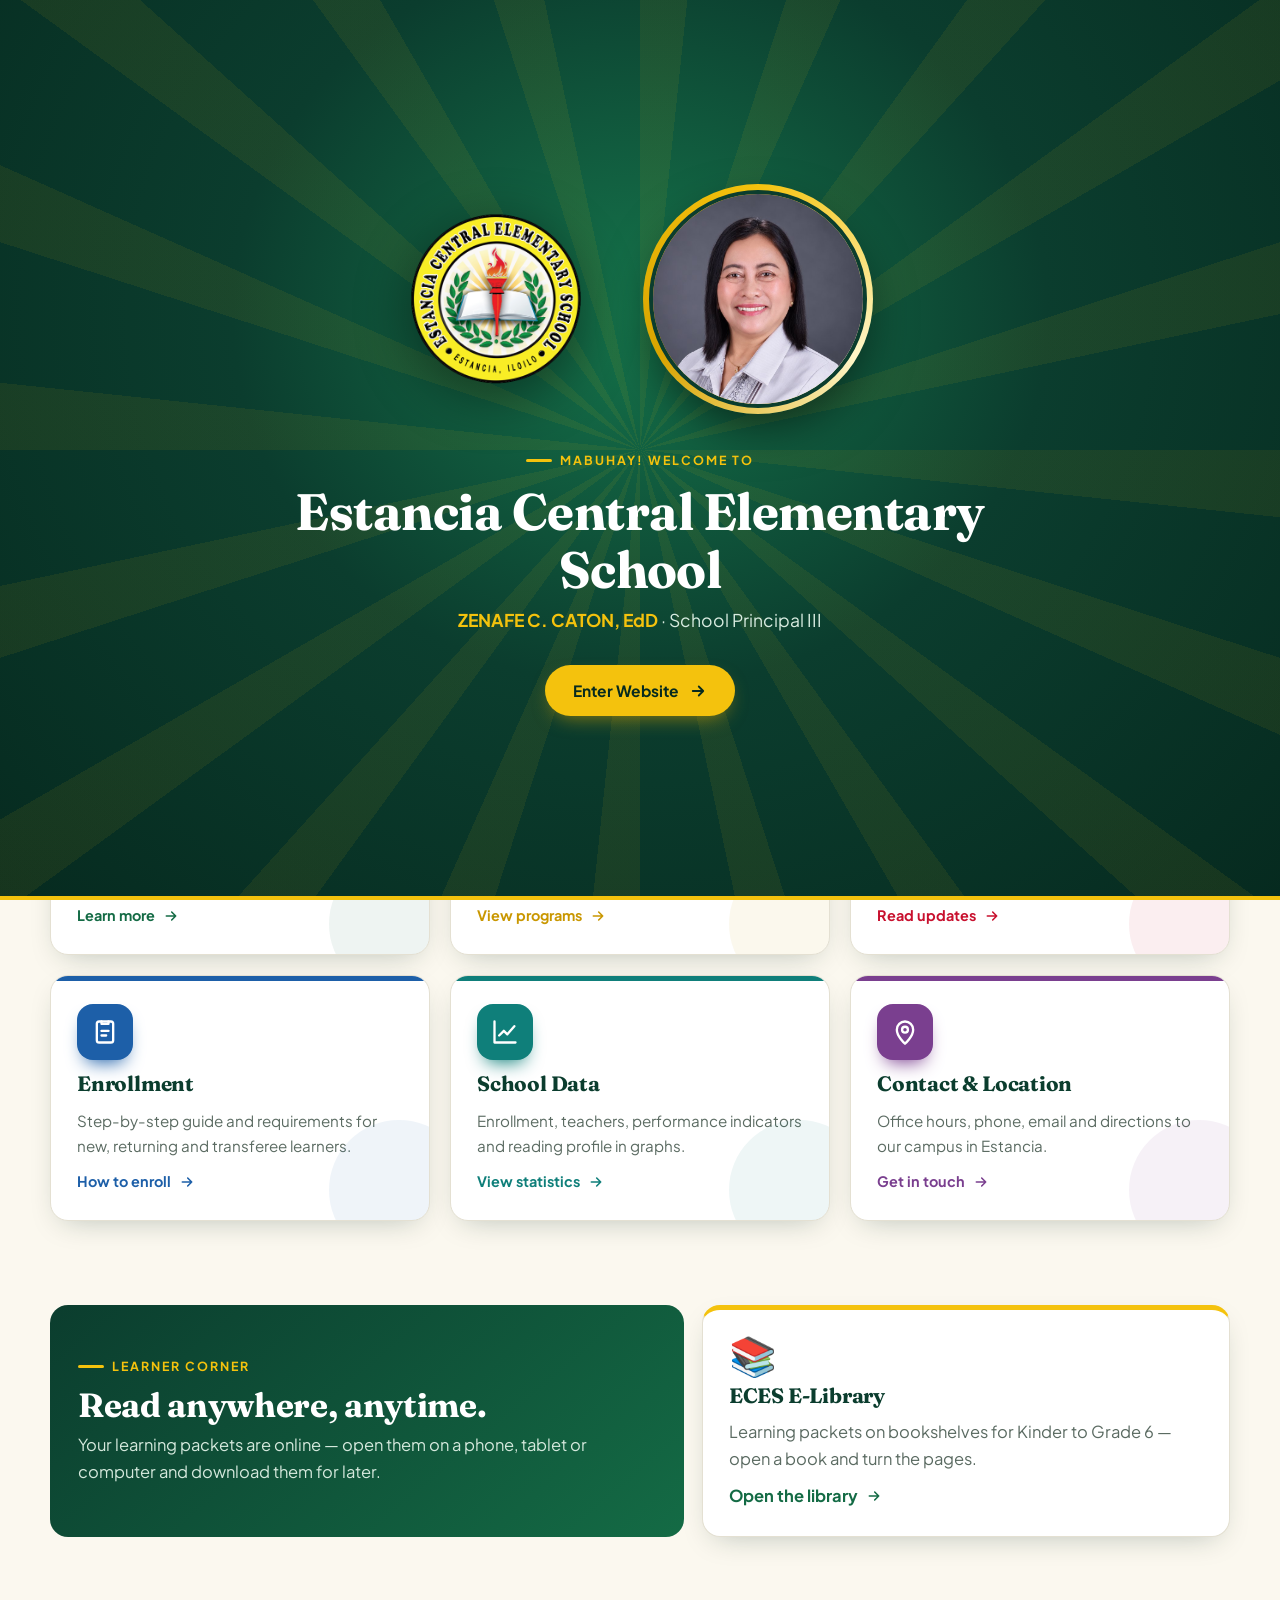
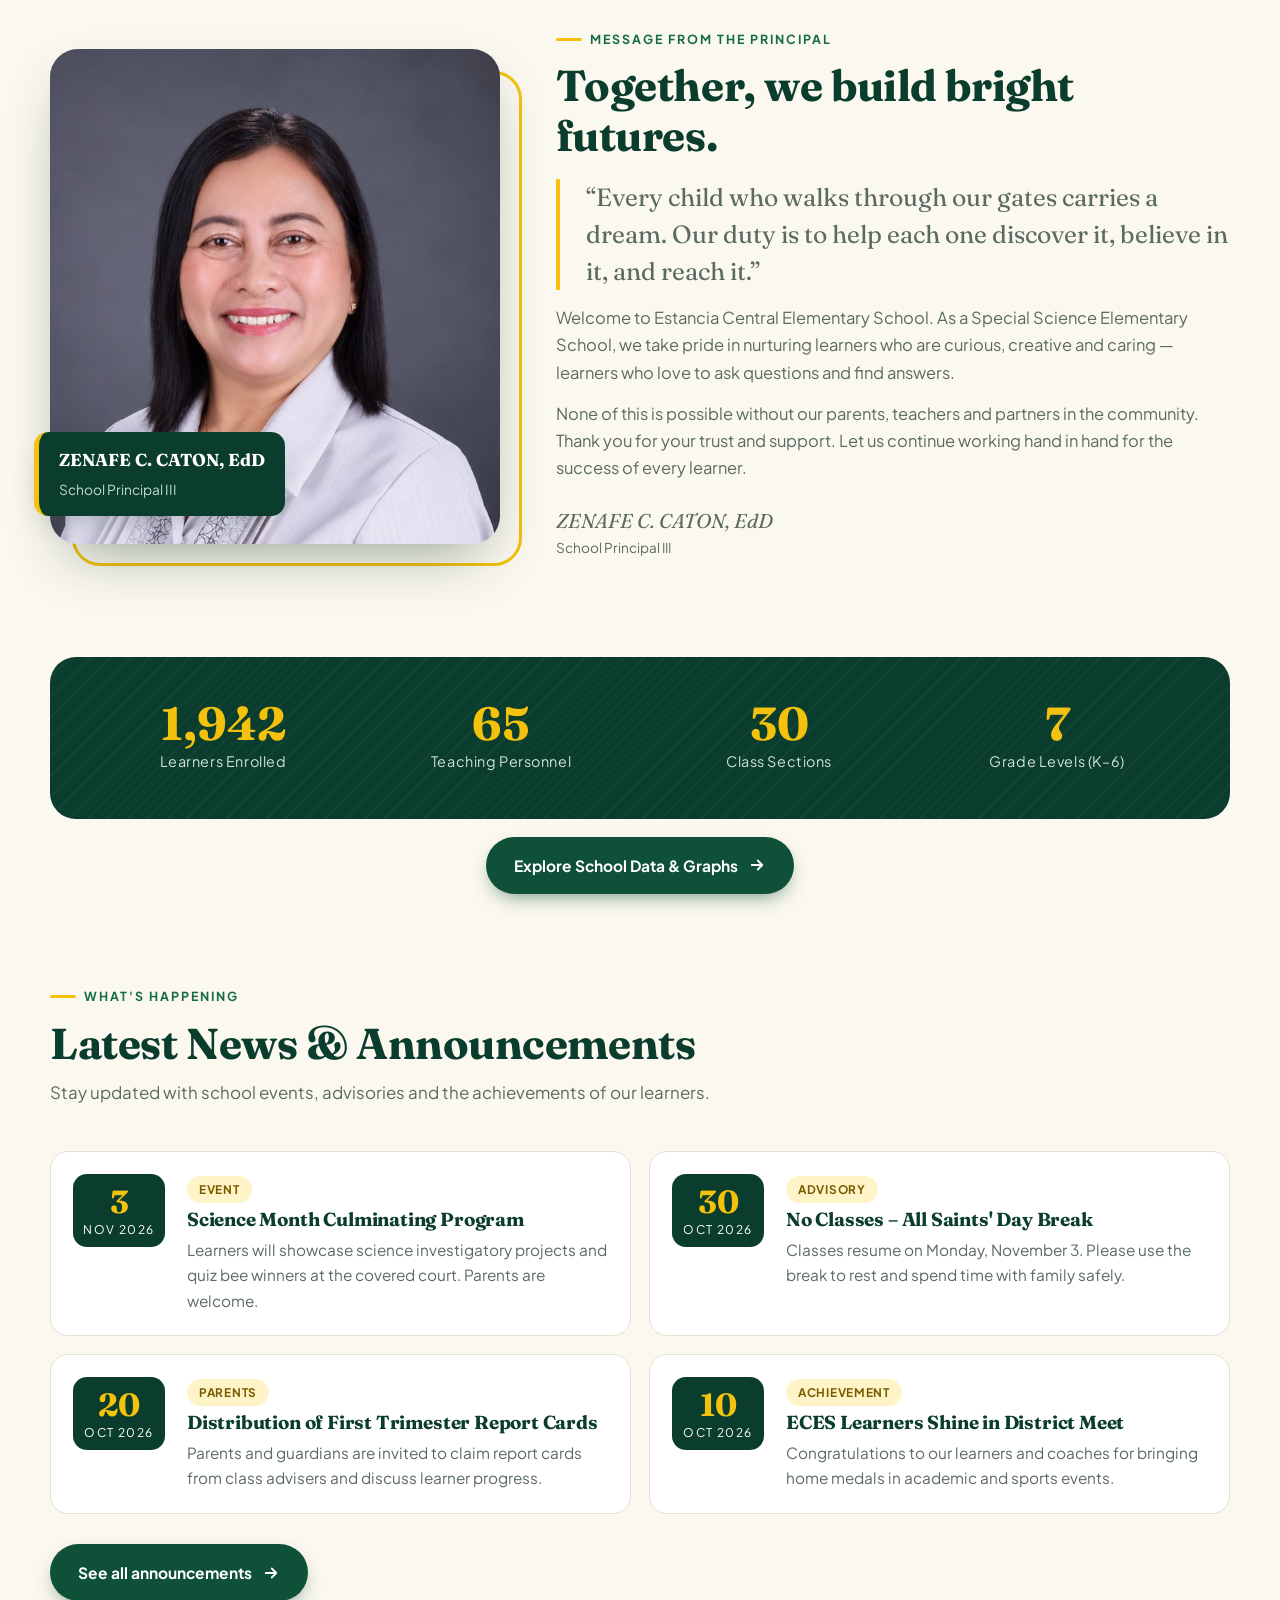
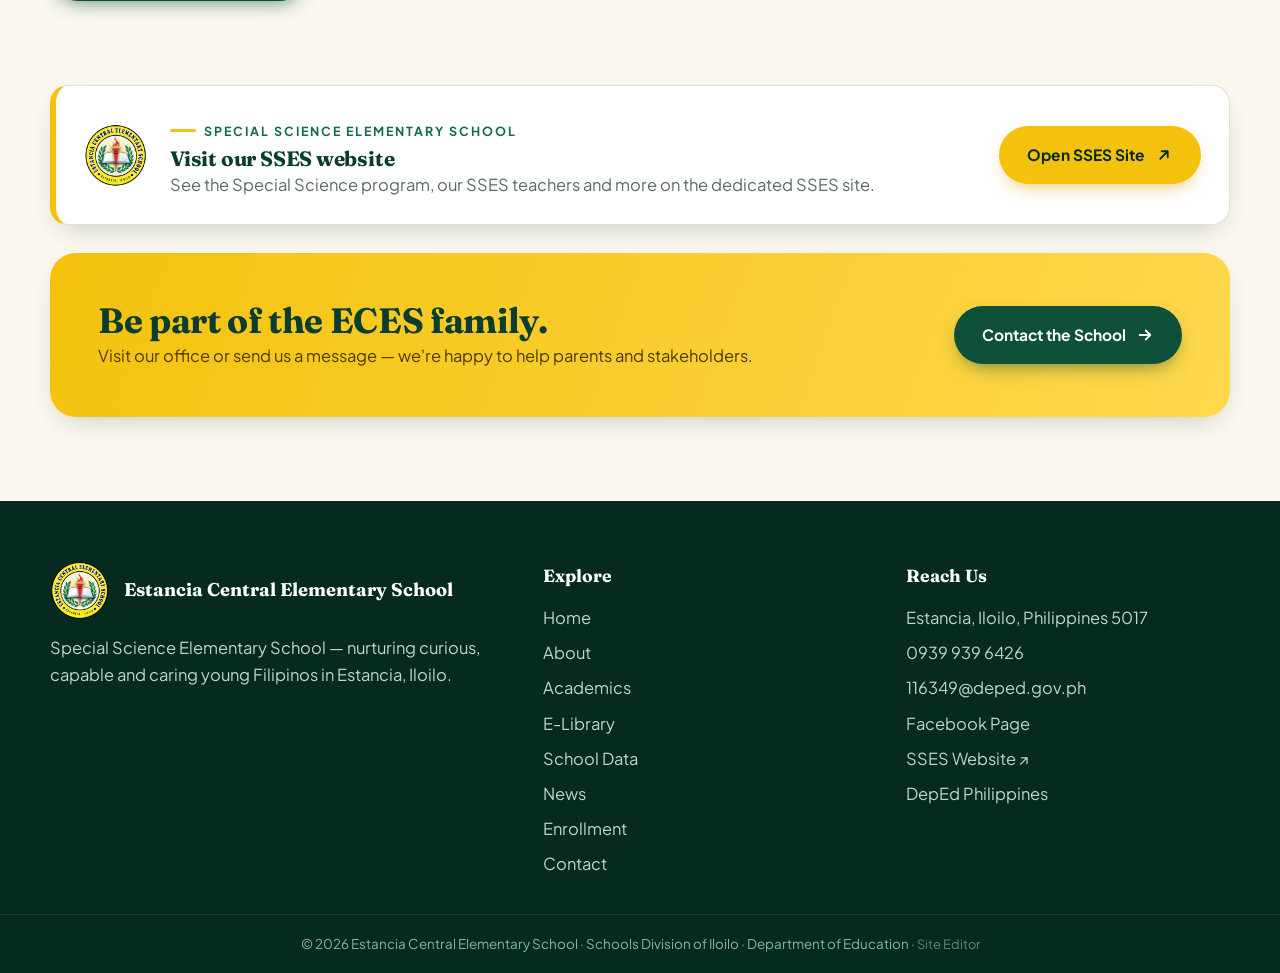
==== commit 6ba0038e: "Add files via upload" ====
--- a/index.html
+++ b/index.html
@@ -93,14 +93,25 @@
     <div class="wrap lc-home two">
       <div class="lc-home-intro reveal">
         <span class="eyebrow">Learner Corner</span>
-        <h2>Learn anywhere, anytime.</h2>
+        <h2>Read anywhere, anytime.</h2>
         <p>Your learning packets are online — open them on a phone, tablet or computer and download them for later.</p>
       </div>
       <a class="lc-card gold reveal" href="packets.html">
-        <span class="big">📚</span><h3>Learning Packets</h3><p>View and download packets for Kinder to Grade 6, organized by grade level.</p>
-        <span class="go">Open packets <svg viewBox="0 0 24 24" fill="none" stroke="currentColor" stroke-width="2.4" stroke-linecap="round" stroke-linejoin="round"><path d="M5 12h14M13 6l6 6-6 6"/></svg></span>
+        <span class="big">📚</span><h3>ECES E-Library</h3><p>Learning packets on bookshelves for Kinder to Grade 6 — open a book and turn the pages.</p>
+        <span class="go">Open the library <svg viewBox="0 0 24 24" fill="none" stroke="currentColor" stroke-width="2.4" stroke-linecap="round" stroke-linejoin="round"><path d="M5 12h14M13 6l6 6-6 6"/></svg></span>
       </a>
 
+    </div>
+  </section>
+
+  <!-- NEW IN THE LIBRARY -->
+  <section class="section home-shelf" id="home-shelf" hidden style="padding-bottom:0">
+    <div class="wrap">
+      <div class="home-shelf-head reveal">
+        <div><span class="eyebrow">New in the E-Library</span><h2>Pick a book and start reading!</h2></div>
+        <a class="btn green" href="packets.html">See all books <svg viewBox="0 0 24 24" fill="none" stroke="currentColor" stroke-width="2.4" stroke-linecap="round" stroke-linejoin="round"><path d="M5 12h14M13 6l6 6-6 6"/></svg></a>
+      </div>
+      <div class="shelf"><div class="shelf-books" id="home-books"></div></div>
     </div>
   </section>
 
@@ -165,6 +176,8 @@
 
 <div id="site-footer"></div>
 <script>/* always load the newest settings */(function(v){document.write('<script src="assets/js/config.js?v='+v+'"><\/script>');document.write('<script src="assets/js/school-data.js?v='+v+'"><\/script>');})(Date.now());</script>
+<script src="assets/js/library.js"></script>
+<script src="assets/js/library-home.js"></script>
 <script src="assets/js/main.js"></script>
 </body>
 </html>
--- a/assets/css/style.css
+++ b/assets/css/style.css
@@ -37,6 +37,7 @@
 .brand img{width:52px;height:52px;object-fit:contain;filter:drop-shadow(0 3px 6px rgba(0,0,0,.18))}
 .brand b{font-family:var(--serif);font-size:1.12rem;line-height:1.1;display:block}
 .brand small{font-size:.74rem;color:var(--muted);letter-spacing:.04em}
+.brand .b-short{display:none}
 .menu{display:flex;gap:4px;list-style:none}
 .menu a{display:block;white-space:nowrap;padding:9px 12px;border-radius:999px;font-weight:600;font-size:.93rem;color:var(--ink);transition:.2s}
 .menu a:hover{background:var(--green-100);color:var(--green-800)}
@@ -231,6 +232,8 @@
 
 /* ---------- Responsive ---------- */
 @media (max-width:1400px){.nav .brand small{display:none}}
+@media (max-width:1320px){.menu a{padding:8px 10px;font-size:.9rem}.menu a.ext{margin-left:2px;padding:6px 12px}}
+@media (max-width:1199px){.nav .brand .b-long{display:none}.nav .brand .b-short{display:block;font-size:1.35rem}}
 @media (max-width:980px){
   .hero .wrap,.principal,.principal.split-wide,.principal.split-map{grid-template-columns:1fr}
   .hero-card{width:min(280px,80%)}
@@ -239,7 +242,7 @@
   footer .wrap{grid-template-columns:1fr 1fr}
   .portrait{max-width:420px;margin-inline:auto}
 }
-@media (max-width:1320px){
+@media (max-width:1060px){
   .burger{display:flex}
   .menu{position:absolute;top:76px;left:0;right:0;flex-direction:column;background:#fff;padding:12px 16px 18px;border-bottom:1px solid var(--line);box-shadow:0 20px 30px -20px rgba(0,0,0,.3);display:none}
   .nav.open .menu{display:flex}
@@ -524,3 +527,93 @@
 .lc-guide code,.lc-how code{background:#eee9da;padding:1px 6px;border-radius:6px;font-size:.85em}
 .lc-how{padding-left:20px;display:grid;gap:8px;color:var(--muted);font-size:.93rem}
 #lc-subjects{font-family:var(--sans)}
+
+/* ---------- ECES E-Library: bookshelves ---------- */
+.lib-badge{display:flex;gap:16px;align-items:center;background:linear-gradient(120deg,#fff8dc,#fff);border:1px solid #f0dc8a;border-radius:18px;padding:16px 20px;margin-bottom:26px;box-shadow:0 6px 18px -14px rgba(120,90,0,.5)}
+.lib-badge:empty{display:none}
+.lib-badge-ico{font-size:2.4rem;width:64px;height:64px;flex:none;border-radius:50%;display:grid;place-items:center;background:#fff;box-shadow:0 0 0 4px var(--gold)}
+.lib-badge-txt{flex:1;min-width:0}
+.lib-badge-txt b{font-family:var(--serif);font-size:1.2rem;color:var(--green-900);display:block}
+.lib-badge-txt span{color:#5c4600;font-size:.93rem}
+.lib-badge-bar{height:8px;background:#f1e6bd;border-radius:99px;overflow:hidden;margin-top:8px;max-width:420px}
+.lib-badge-bar i{display:block;height:100%;background:linear-gradient(90deg,var(--gold),var(--green-700));border-radius:99px;transition:width .6s}
+.shelf-group{margin-bottom:34px}
+.shelf-group h3{display:flex;align-items:center;gap:10px;flex-wrap:wrap;font-size:1.2rem;margin-bottom:6px}
+.shelf-group h3 i{font-style:normal;color:var(--gold-deep)}
+.shelf-group h3 em{font-style:normal;font-family:var(--sans);font-size:.78rem;font-weight:700;color:var(--muted);background:#fff;border:1px solid var(--line);padding:3px 10px;border-radius:999px}
+.shelf{position:relative;padding:22px 18px 0;border-radius:16px;background:linear-gradient(#f3ead6,#efe2c4);box-shadow:inset 0 10px 18px -12px rgba(80,50,10,.35)}
+.shelf::after{content:"";display:block;height:20px;margin:0 -18px;border-radius:0 0 16px 16px;background:linear-gradient(#a8743d,#8a5a2b 55%,#6e4520);box-shadow:0 10px 16px -8px rgba(60,35,10,.55)}
+.shelf-books{display:flex;gap:22px;overflow-x:auto;padding:6px 4px 0;scroll-snap-type:x proximity;align-items:flex-end;scrollbar-width:thin}
+.bk{flex:none;width:150px;border:0;background:none;padding:0;cursor:pointer;text-align:left;font-family:var(--sans);scroll-snap-align:start;display:flex;flex-direction:column;gap:8px;padding-bottom:10px}
+.bk-cover{position:relative;display:block;width:150px;height:208px;border-radius:4px 10px 10px 4px;overflow:hidden;background:linear-gradient(150deg,var(--c),color-mix(in srgb,var(--c) 55%,#000));
+  box-shadow:4px 6px 0 -1px #fff,4px 6px 0 0 #d9cfb8,8px 12px 18px -6px rgba(0,0,0,.45);transition:transform .25s cubic-bezier(.2,.8,.2,1),box-shadow .25s;transform-origin:left bottom}
+.bk:hover .bk-cover,.bk:focus-visible .bk-cover{transform:translateY(-8px) rotate(-2deg);box-shadow:4px 6px 0 -1px #fff,4px 6px 0 0 #d9cfb8,14px 22px 26px -8px rgba(0,0,0,.5)}
+.bk-gen{position:absolute;inset:0;display:flex;flex-direction:column;align-items:center;justify-content:center;gap:10px;padding:18px 14px 30px 20px;color:#fff;text-align:center}
+.bk-emoji{font-size:2.6rem;filter:drop-shadow(0 4px 8px rgba(0,0,0,.3))}
+.bk-gen-title{font-family:var(--serif);font-size:.95rem;line-height:1.25;display:-webkit-box;-webkit-line-clamp:4;-webkit-box-orient:vertical;overflow:hidden;text-shadow:0 2px 6px rgba(0,0,0,.35)}
+.bk-thumb{position:absolute;inset:0;width:100%;height:100%;object-fit:cover;object-position:top;background:#fff}
+.bk-spine{position:absolute;left:0;top:0;bottom:0;width:10px;background:linear-gradient(90deg,rgba(0,0,0,.35),rgba(255,255,255,.25),rgba(0,0,0,.12))}
+.bk-type{position:absolute;right:6px;top:6px;background:rgba(6,42,31,.85);color:var(--gold);font-size:.62rem;font-weight:800;letter-spacing:.08em;padding:3px 7px;border-radius:6px}
+.bk-chip{position:absolute;left:14px;top:6px;background:var(--gold);color:var(--green-950);font-size:.66rem;font-weight:800;padding:3px 8px;border-radius:6px}
+.bk-read{position:absolute;left:10px;bottom:10px;background:var(--green-700);color:#fff;font-size:.7rem;font-weight:800;padding:3px 8px;border-radius:99px;box-shadow:0 2px 6px rgba(0,0,0,.3)}
+.bk-open{position:absolute;inset:auto 0 0 0;padding:9px;text-align:center;background:linear-gradient(transparent,rgba(0,0,0,.75));color:#fff;font-weight:700;font-size:.85rem;opacity:0;transform:translateY(10px);transition:.25s}
+.bk:hover .bk-open,.bk:focus-visible .bk-open{opacity:1;transform:none}
+.bk-title{font-weight:700;font-size:.9rem;line-height:1.3;color:var(--ink);display:-webkit-box;-webkit-line-clamp:2;-webkit-box-orient:vertical;overflow:hidden;min-height:2.6em}
+.lib-skel{display:flex;gap:22px;overflow:hidden;padding:22px 18px;border-radius:16px;background:#f3ead6}
+.lib-skel-book{flex:none;width:150px;height:208px;border-radius:4px 10px 10px 4px;background:linear-gradient(90deg,#e6dcc5 25%,#f4ecd9 50%,#e6dcc5 75%);background-size:200% 100%;animation:skel 1.2s infinite}
+.home-shelf-head{display:flex;justify-content:space-between;align-items:flex-end;gap:16px;flex-wrap:wrap;margin-bottom:18px}
+.home-shelf-head h2{font-size:clamp(1.6rem,3vw,2.2rem);margin-top:10px}
+
+/* ---------- ECES E-Library: reader ---------- */
+.rd{position:fixed;inset:0;z-index:500;display:flex;flex-direction:column;background:radial-gradient(ellipse at 50% 30%,#1b5a40,#062a1f 75%);color:#fff;animation:rdIn .25s ease}
+@keyframes rdIn{from{opacity:0}}
+.rd-bar{display:flex;align-items:center;gap:12px;padding:10px 14px;background:rgba(0,0,0,.25)}
+.rd-title{font-family:var(--serif);font-weight:700;flex:1;min-width:0;white-space:nowrap;overflow:hidden;text-overflow:ellipsis}
+.rd-count{font-size:.85rem;color:#cfe3d7;white-space:nowrap}
+.rd-tools{display:flex;gap:8px}
+.rd-tool{display:inline-flex;align-items:center;gap:4px;padding:8px 14px;border-radius:999px;border:1px solid rgba(255,255,255,.3);background:rgba(255,255,255,.08);color:#fff;font:700 .88rem var(--sans);cursor:pointer}
+.rd-tool:hover{background:rgba(255,255,255,.18)}
+.rd-close{background:var(--gold);color:var(--green-950);border-color:var(--gold)}
+.rd-zoom.on{background:#fff;color:var(--green-900)}
+.rd-stage.zoomed{place-items:start center}
+.rd-stage.zoomed .rd-book{height:auto;min-height:100%}
+.rd-stage.zoomed .rd-sheet{cursor:grab}
+.rd-stage{flex:1;min-height:0;position:relative;display:grid;place-items:center;overflow:auto;perspective:2000px}
+.rd-loading{text-align:center;color:#cfe3d7}
+.rd-spin{width:54px;height:54px;margin:0 auto 12px;border-radius:50%;border:5px solid rgba(255,255,255,.2);border-top-color:var(--gold);animation:spin .9s linear infinite}
+@keyframes spin{to{transform:rotate(360deg)}}
+.rd-book{display:grid;place-items:center;width:100%;height:100%;padding:12px}
+.rd-sheet{display:flex;cursor:pointer;filter:drop-shadow(0 26px 40px rgba(0,0,0,.55));transform-origin:center}
+.rd-page{display:block;background:#fff}
+.rd-sheet.two .rd-page:first-child{border-radius:6px 0 0 6px;box-shadow:inset -18px 0 22px -18px rgba(0,0,0,.4)}
+.rd-sheet.two .rd-page:last-child{border-radius:0 6px 6px 0}
+.rd-sheet.two{position:relative}
+.rd-sheet.two::after{content:"";position:absolute;left:50%;top:0;bottom:0;width:30px;transform:translateX(-50%);background:linear-gradient(90deg,transparent,rgba(0,0,0,.18),transparent);pointer-events:none}
+.rd-sheet:not(.two) .rd-page{border-radius:4px 8px 8px 4px}
+.rd-sheet.flip-next{animation:flipNext .5s cubic-bezier(.2,.7,.2,1)}
+.rd-sheet.flip-prev{animation:flipPrev .5s cubic-bezier(.2,.7,.2,1)}
+@keyframes flipNext{from{transform:rotateY(-35deg) translateX(40px);opacity:.3}}
+@keyframes flipPrev{from{transform:rotateY(35deg) translateX(-40px);opacity:.3}}
+.rd-frame{width:100%;height:100%;border:0;background:#fff}
+.rd-img{max-width:96%;max-height:96%;border-radius:8px;box-shadow:0 20px 40px rgba(0,0,0,.5)}
+.rd-nav{display:grid;grid-template-columns:auto 1fr auto;gap:14px;align-items:center;padding:12px 16px;background:rgba(0,0,0,.25)}
+.rd-btn{width:54px;height:54px;border-radius:50%;border:0;background:var(--gold);color:var(--green-950);font-size:2rem;line-height:1;cursor:pointer;box-shadow:0 6px 14px rgba(0,0,0,.35)}
+.rd-btn.prev{background:#fff}
+.rd-btn:disabled{opacity:.3;cursor:default}
+.rd-prog{height:8px;background:rgba(255,255,255,.2);border-radius:99px;overflow:hidden}
+.rd-prog i{display:block;height:100%;width:0;background:linear-gradient(90deg,var(--gold),#ffe27a);transition:width .4s}
+.rd-done{position:absolute;left:50%;bottom:90px;transform:translate(-50%,30px);opacity:0;background:#fff;color:var(--green-900);padding:14px 22px;border-radius:16px;box-shadow:0 14px 30px rgba(0,0,0,.4);display:grid;gap:2px;text-align:center;transition:.4s;pointer-events:none}
+.rd-done.show{opacity:1;transform:translate(-50%,0)}
+.rd-done b{font-family:var(--serif);font-size:1.2rem}
+.rd-done span{color:var(--muted);font-size:.9rem}
+@media (max-width:640px){
+  .bk,.bk-cover,.lib-skel-book{width:118px}.bk-cover,.lib-skel-book{height:164px}
+  .bk-emoji{font-size:2rem}.bk-gen-title{font-size:.82rem}
+  .shelf-books{gap:16px}
+  .rd-tool span{display:none}
+  .rd-count{font-size:.75rem}
+  .rd-title{font-size:.9rem}
+  .rd-bar{padding:8px 10px}
+  .rd-btn{width:48px;height:48px}
+  .lib-badge{padding:14px}.lib-badge-ico{width:52px;height:52px;font-size:1.9rem}
+}
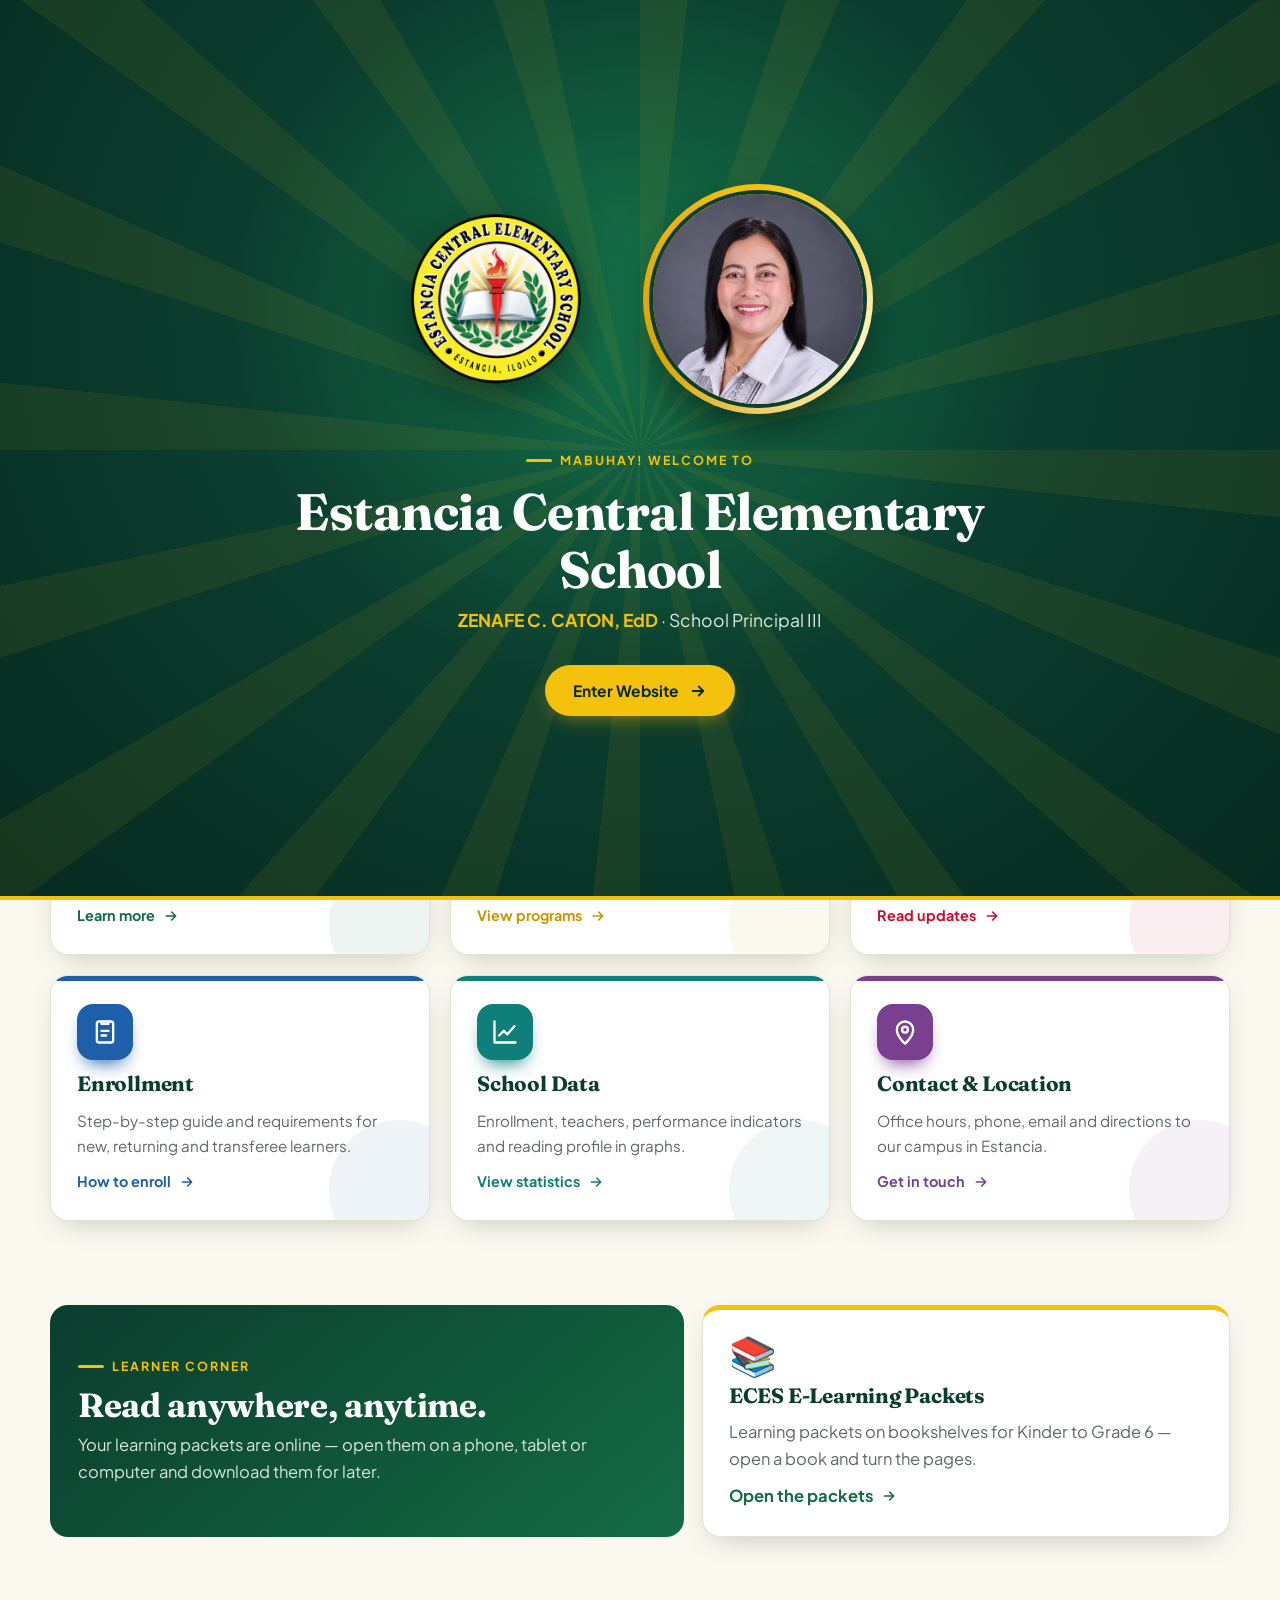
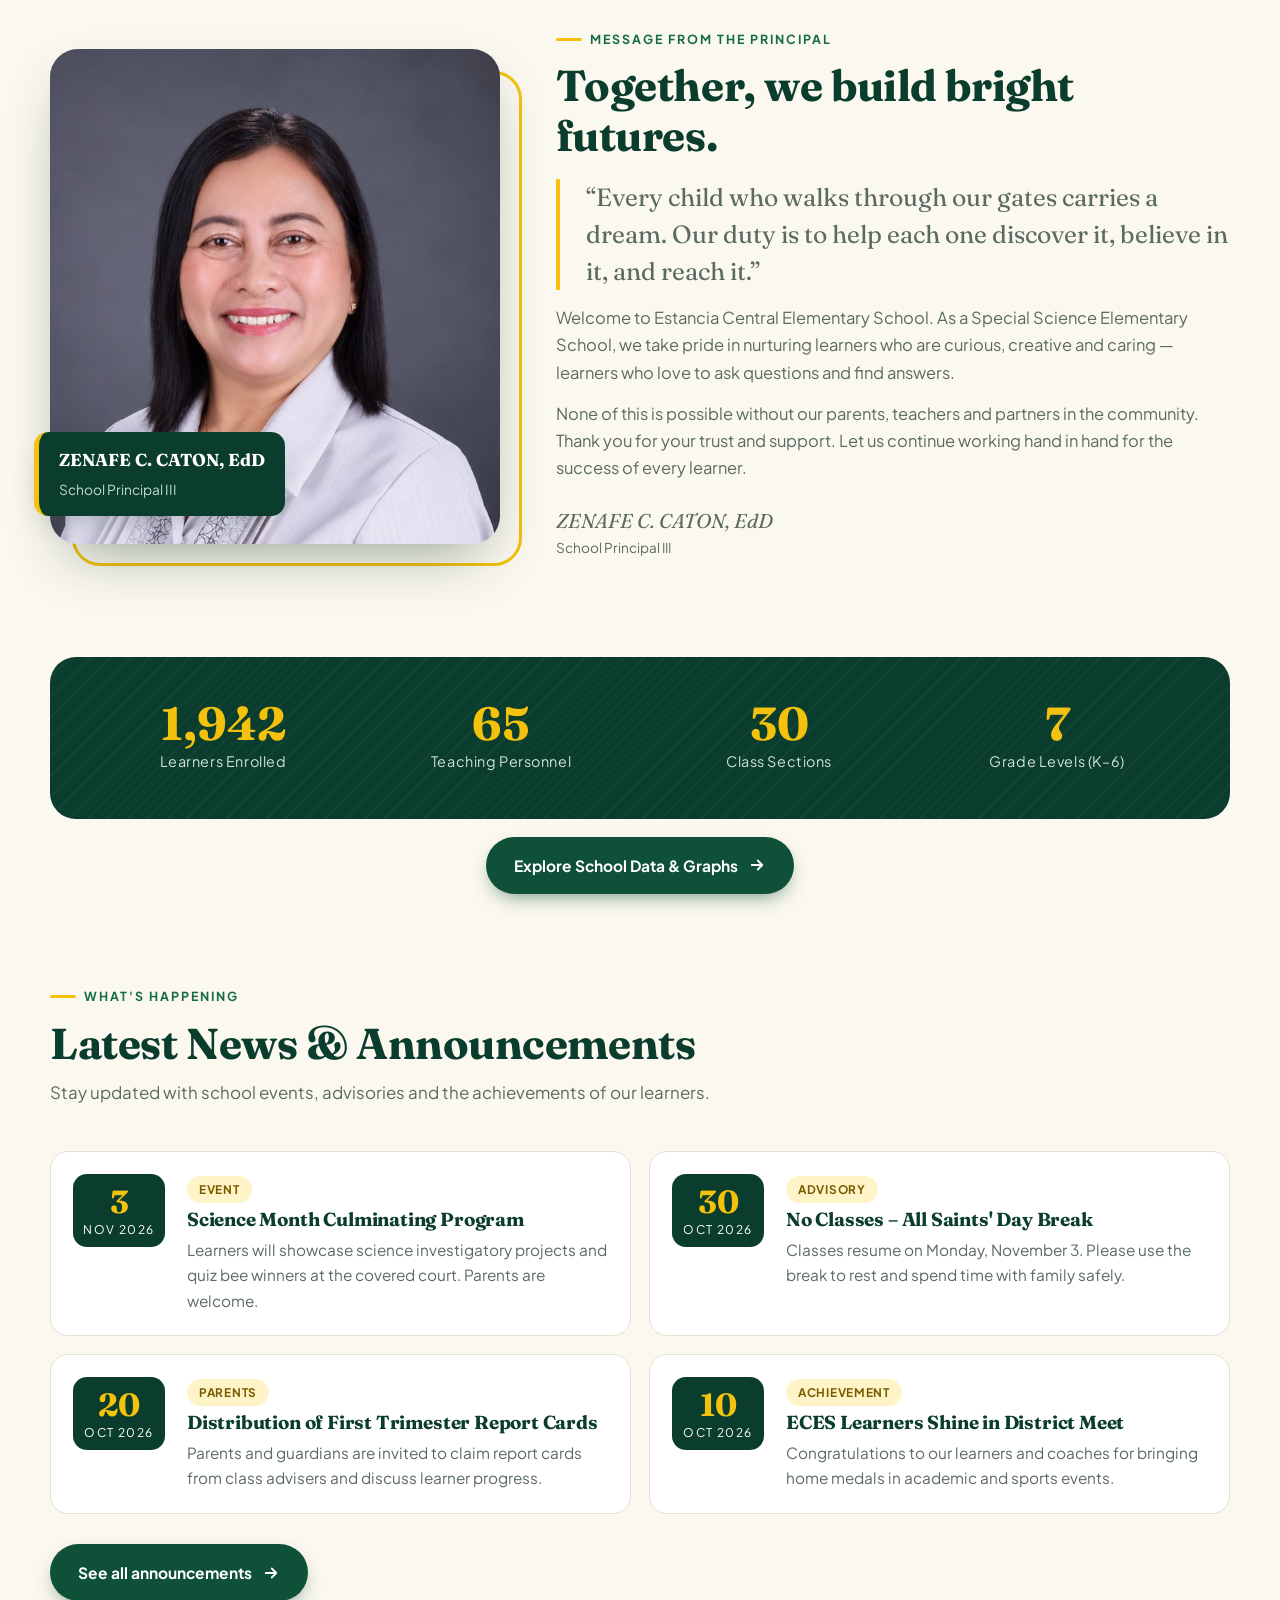
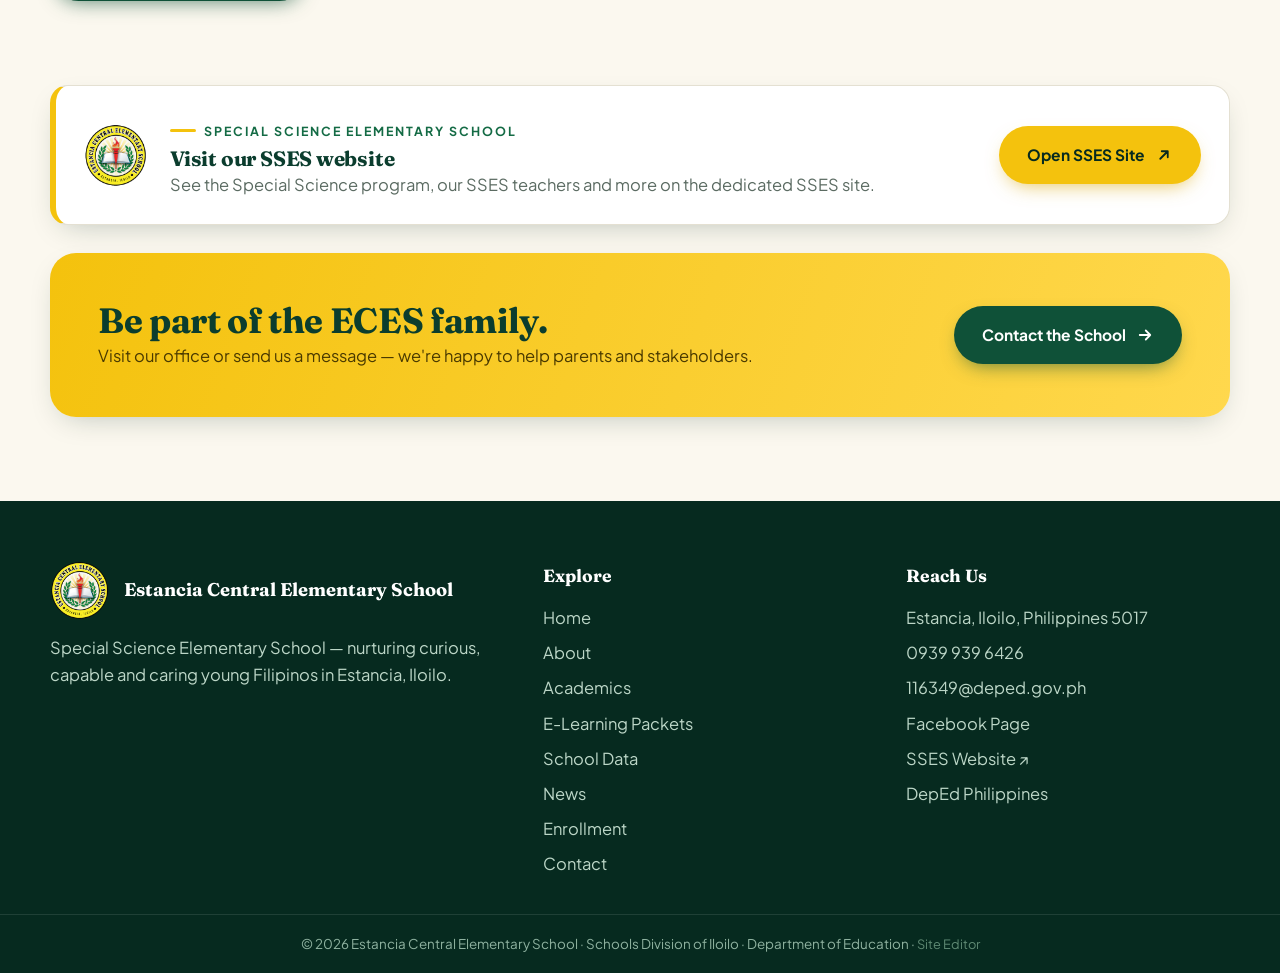
==== commit 014f88d0: "Add files via upload" ====
--- a/index.html
+++ b/index.html
@@ -97,8 +97,8 @@
         <p>Your learning packets are online — open them on a phone, tablet or computer and download them for later.</p>
       </div>
       <a class="lc-card gold reveal" href="packets.html">
-        <span class="big">📚</span><h3>ECES E-Library</h3><p>Learning packets on bookshelves for Kinder to Grade 6 — open a book and turn the pages.</p>
-        <span class="go">Open the library <svg viewBox="0 0 24 24" fill="none" stroke="currentColor" stroke-width="2.4" stroke-linecap="round" stroke-linejoin="round"><path d="M5 12h14M13 6l6 6-6 6"/></svg></span>
+        <span class="big">📚</span><h3>ECES E-Learning Packets</h3><p>Learning packets on bookshelves for Kinder to Grade 6 — open a book and turn the pages.</p>
+        <span class="go">Open the packets <svg viewBox="0 0 24 24" fill="none" stroke="currentColor" stroke-width="2.4" stroke-linecap="round" stroke-linejoin="round"><path d="M5 12h14M13 6l6 6-6 6"/></svg></span>
       </a>
 
     </div>
@@ -108,7 +108,7 @@
   <section class="section home-shelf" id="home-shelf" hidden style="padding-bottom:0">
     <div class="wrap">
       <div class="home-shelf-head reveal">
-        <div><span class="eyebrow">New in the E-Library</span><h2>Pick a book and start reading!</h2></div>
+        <div><span class="eyebrow">New E-Learning Packets</span><h2>Pick a book and start reading!</h2></div>
         <a class="btn green" href="packets.html">See all books <svg viewBox="0 0 24 24" fill="none" stroke="currentColor" stroke-width="2.4" stroke-linecap="round" stroke-linejoin="round"><path d="M5 12h14M13 6l6 6-6 6"/></svg></a>
       </div>
       <div class="shelf"><div class="shelf-books" id="home-books"></div></div>
--- a/assets/css/style.css
+++ b/assets/css/style.css
@@ -617,3 +617,62 @@
   .rd-btn{width:48px;height:48px}
   .lib-badge{padding:14px}.lib-badge-ico{width:52px;height:52px;font-size:1.9rem}
 }
+
+.rd{--rd-accent:#146b45}
+
+/* ===== Page-turn book reader (same look as the E-Book Maker reader) ===== */
+.rd .rd-bar{background:var(--rd-accent)}
+.rd-stage.rd-wood{display:grid;place-items:center;padding:14px 16px 16px 12px;overflow:hidden;background:radial-gradient(ellipse at center,#cbb89a 0%,#8b6f4e 140%)}
+.rk{position:relative;perspective:2400px;transition:transform .75s cubic-bezier(.45,.05,.35,1);cursor:pointer}
+.rd.spread .rk.closedR{transform:translateX(-25%)}
+.rd.spread .rk.closedL{transform:translateX(25%)}
+.rp{position:absolute;inset:0;overflow:hidden;border-radius:3px 14px 14px 3px;background:#fffdf7;
+  box-shadow:1px 0 0 #e6dfcf,3px 1px 0 #fffdf7,4px 1px 0 #d9cfb9,6px 2px 0 #fffdf7,7px 2px 0 #cfc3a8,9px 3px 0 #fffdf7,10px 3px 0 #c4b697,0 8px 22px rgba(0,0,0,.28)}
+.rp::after{content:"";position:absolute;inset:0;pointer-events:none;background:linear-gradient(to right,rgba(0,0,0,.13),rgba(0,0,0,.03) 22px,rgba(0,0,0,0) 40px)}
+.rp.none{visibility:hidden}
+.rp-cv{display:block;width:100%;height:100%}
+.rk>.rp:first-child{display:none}
+.rd.spread .rk>.rp:first-child{display:block;left:0;right:50%}
+.rd.spread .rk>.rp:nth-child(2){left:50%;right:0}
+.rd.spread .rp.L{border-radius:14px 3px 3px 14px;
+  box-shadow:-1px 0 0 #e6dfcf,-3px 1px 0 #fffdf7,-4px 1px 0 #d9cfb9,-6px 2px 0 #fffdf7,-7px 2px 0 #cfc3a8,-9px 3px 0 #fffdf7,-10px 3px 0 #c4b697,0 8px 22px rgba(0,0,0,.28)}
+.rd.spread .rp.L::after{background:linear-gradient(to left,rgba(0,0,0,.15),rgba(0,0,0,.03) 22px,rgba(0,0,0,0) 40px)}
+.rp.isend{display:flex;align-items:center;justify-content:center;text-align:center;color:#fff;background:linear-gradient(160deg,var(--rd-accent),#0f172a 160%)}
+.rd.spread .rp.isend.L{border-radius:14px 3px 3px 14px}
+.rp-endbox{padding:20px;max-width:90%}
+.rp-endemoji{font-size:4.2rem;line-height:1}
+.rp-endbox h2{font-size:2.2rem;margin:8px 0;color:#fff;font-family:inherit}
+.rp-endbox p{opacity:.92;margin:4px 0}
+.rp-lv{display:inline-block;margin-top:10px!important;background:rgba(255,255,255,.18);padding:4px 14px;border-radius:20px;font-weight:700}
+.rp-btns{display:flex;flex-direction:column;gap:8px;margin:18px auto 0;max-width:280px}
+.rp-big{display:block;border:0;border-radius:14px;padding:12px;font:800 1.05rem var(--sans,inherit);background:#fff;color:var(--rd-accent);box-shadow:0 4px 12px rgba(0,0,0,.2);text-decoration:none;cursor:pointer}
+.rp-big.ghost{background:rgba(255,255,255,.18);color:#fff;box-shadow:none}
+.rl{position:absolute;inset:0;transform-origin:left center;transform-style:preserve-3d;z-index:4;will-change:transform}
+.rl .rp{box-shadow:none;-webkit-backface-visibility:hidden;backface-visibility:hidden}
+.rl .rl-bkface{transform:rotateY(180deg)}
+.rl .rl-back{position:absolute;inset:0;border-radius:14px 3px 3px 14px;transform:rotateY(180deg);-webkit-backface-visibility:hidden;backface-visibility:hidden;background:linear-gradient(to left,rgba(0,0,0,.16),rgba(0,0,0,0) 45px),#f4efe3}
+.rl-shade{position:absolute;inset:0;pointer-events:none;opacity:0;border-radius:3px 14px 14px 3px;-webkit-backface-visibility:hidden;backface-visibility:hidden;background:linear-gradient(to left,rgba(0,0,0,.35),rgba(0,0,0,.05) 70%)}
+.rl-shade.Lf{border-radius:14px 3px 3px 14px;background:linear-gradient(to right,rgba(0,0,0,.35),rgba(0,0,0,.05) 70%)}
+.rd.spread .rl.R{left:50%;right:0;transform-origin:left center}
+.rd.spread .rl.Lf{left:0;right:50%;transform-origin:right center}
+.rk-cast{position:absolute;inset:0;z-index:3;pointer-events:none;border-radius:3px 14px 14px 3px;background:linear-gradient(to right,rgba(0,0,0,.45),rgba(0,0,0,0) 75%)}
+.rd.spread .rk-cast.R{left:50%}
+.rd.spread .rk-cast.Lf{right:50%;border-radius:14px 3px 3px 14px;background:linear-gradient(to left,rgba(0,0,0,.45),rgba(0,0,0,0) 75%)}
+.rk-corner{position:absolute;right:0;bottom:0;width:46px;height:46px;z-index:5;border:0;padding:0;cursor:pointer;border-radius:0 0 14px 0;
+  background:linear-gradient(315deg,transparent 50%,rgba(0,0,0,.12) 52%,#efe6d2 56%,#fffdf7 100%);box-shadow:-2px -2px 4px rgba(0,0,0,.12)}
+.rk-corner.left{display:none;left:0;right:auto;border-radius:0 0 0 14px;background:linear-gradient(45deg,transparent 50%,rgba(0,0,0,.12) 52%,#efe6d2 56%,#fffdf7 100%);box-shadow:2px -2px 4px rgba(0,0,0,.12)}
+.rd.spread .rk-corner.left{display:block}
+.rk-corner.off{display:none!important}
+.rd .rd-nav{display:flex;align-items:center;gap:8px;padding:10px;background:#fff;border-top:1px solid #e5e7eb}
+.rd-nb{background:var(--rd-accent);color:#fff;border:0;border-radius:12px;padding:13px 18px;font-size:1rem;font-weight:700;min-width:100px;cursor:pointer}
+.rd-nb:disabled{opacity:.3;cursor:default}
+.rd-mid{flex:1;display:grid;gap:6px;justify-items:center;min-width:0}
+.rd-pnum{font-weight:700;color:#4b5563;font-size:.95rem}
+.rd .rd-mid .rd-prog{width:100%;max-width:420px;height:5px;background:rgba(0,0,0,.1)}
+.rd .rd-mid .rd-prog i{background:#facc15}
+.rd-zoomview{position:absolute;inset:0;z-index:20;background:#111;overflow:auto;-webkit-overflow-scrolling:touch}
+.rd-zpages{display:grid;justify-content:center;gap:12px;padding:12px;min-height:100%}
+.rd-zpages canvas{display:block;max-width:none;background:#fff}
+.rd-zx{position:fixed;top:10px;right:10px;z-index:21;background:rgba(255,255,255,.92);color:#111;border:0;border-radius:50%;width:46px;height:46px;font-size:1.3rem;font-weight:800;cursor:pointer}
+.rd-zhint{position:fixed;bottom:12px;left:50%;transform:translateX(-50%);background:rgba(255,255,255,.85);color:#111;padding:6px 12px;border-radius:20px;font-size:.85rem;z-index:21}
+@media (max-width:600px){.rd-stage.rd-wood{padding:8px 12px 8px 6px}.rd-nb{min-width:84px;padding:12px}.rd-pnum{font-size:.85rem}}
